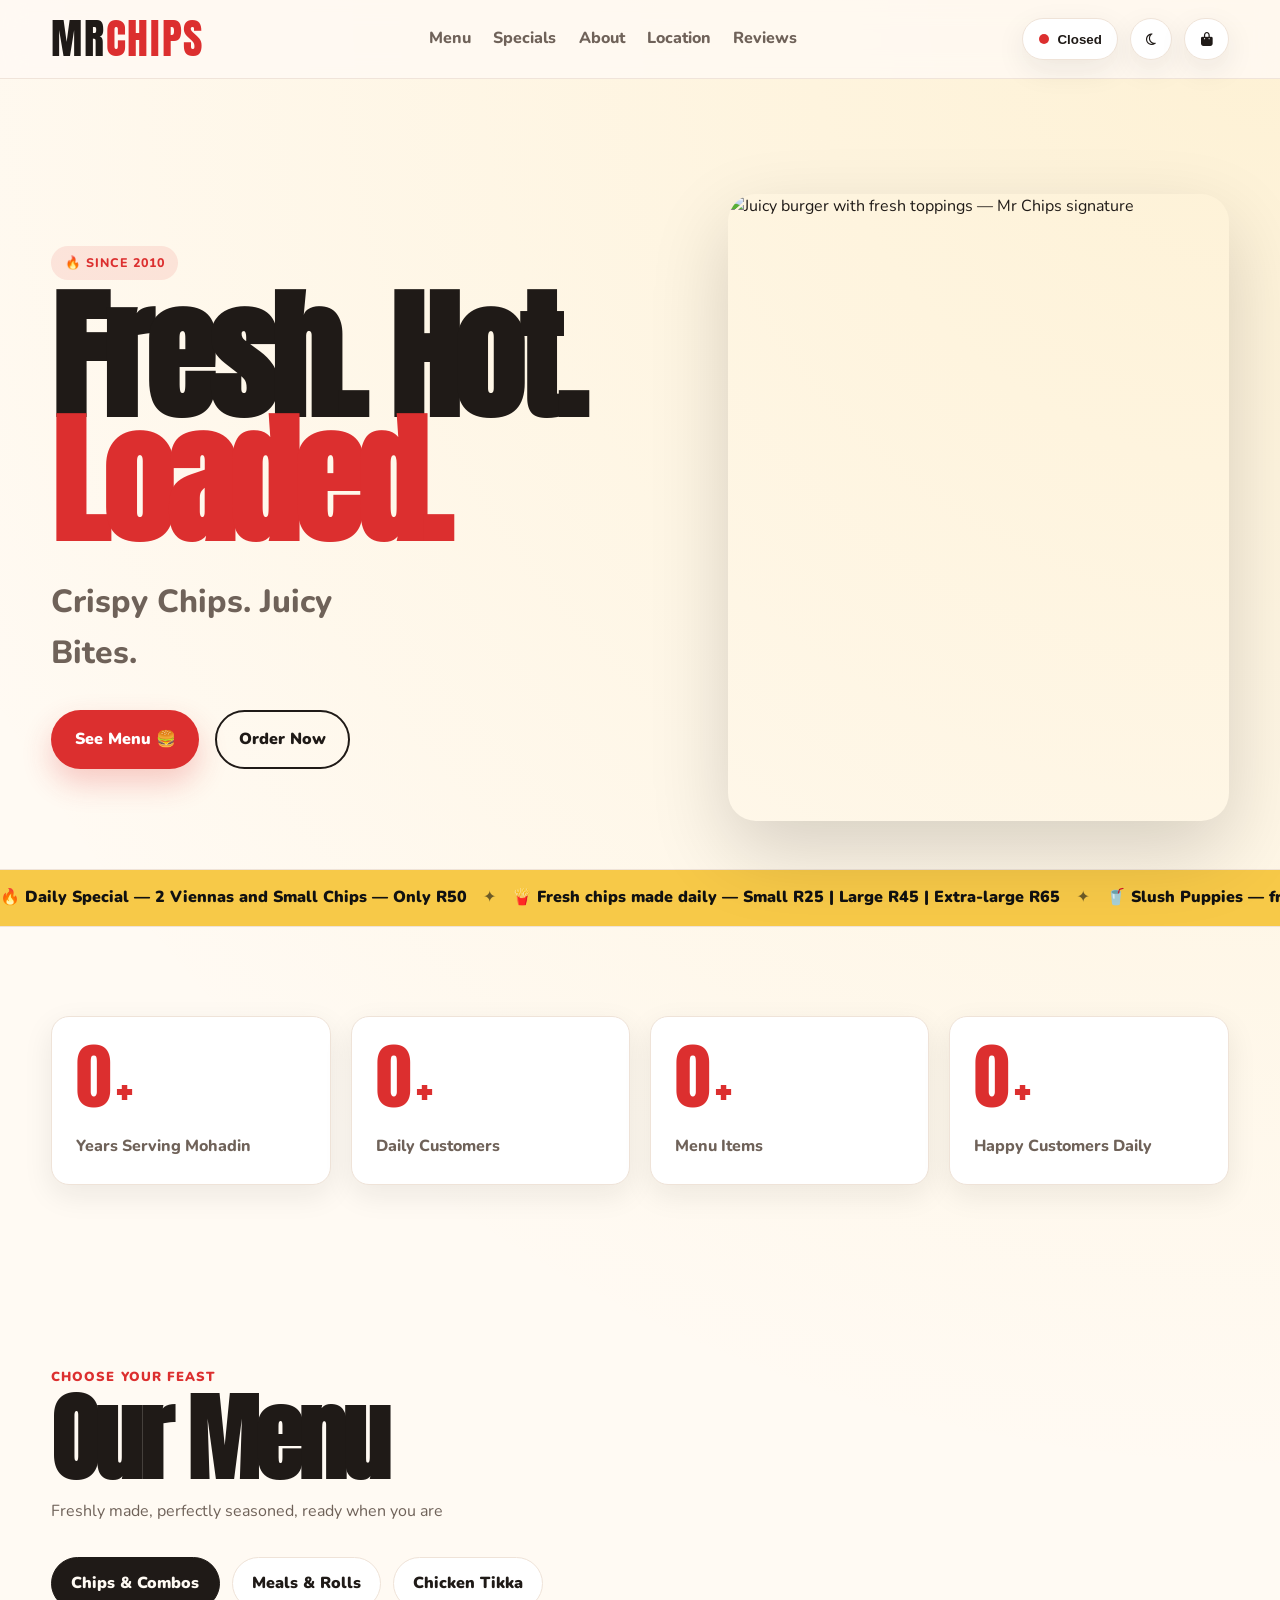
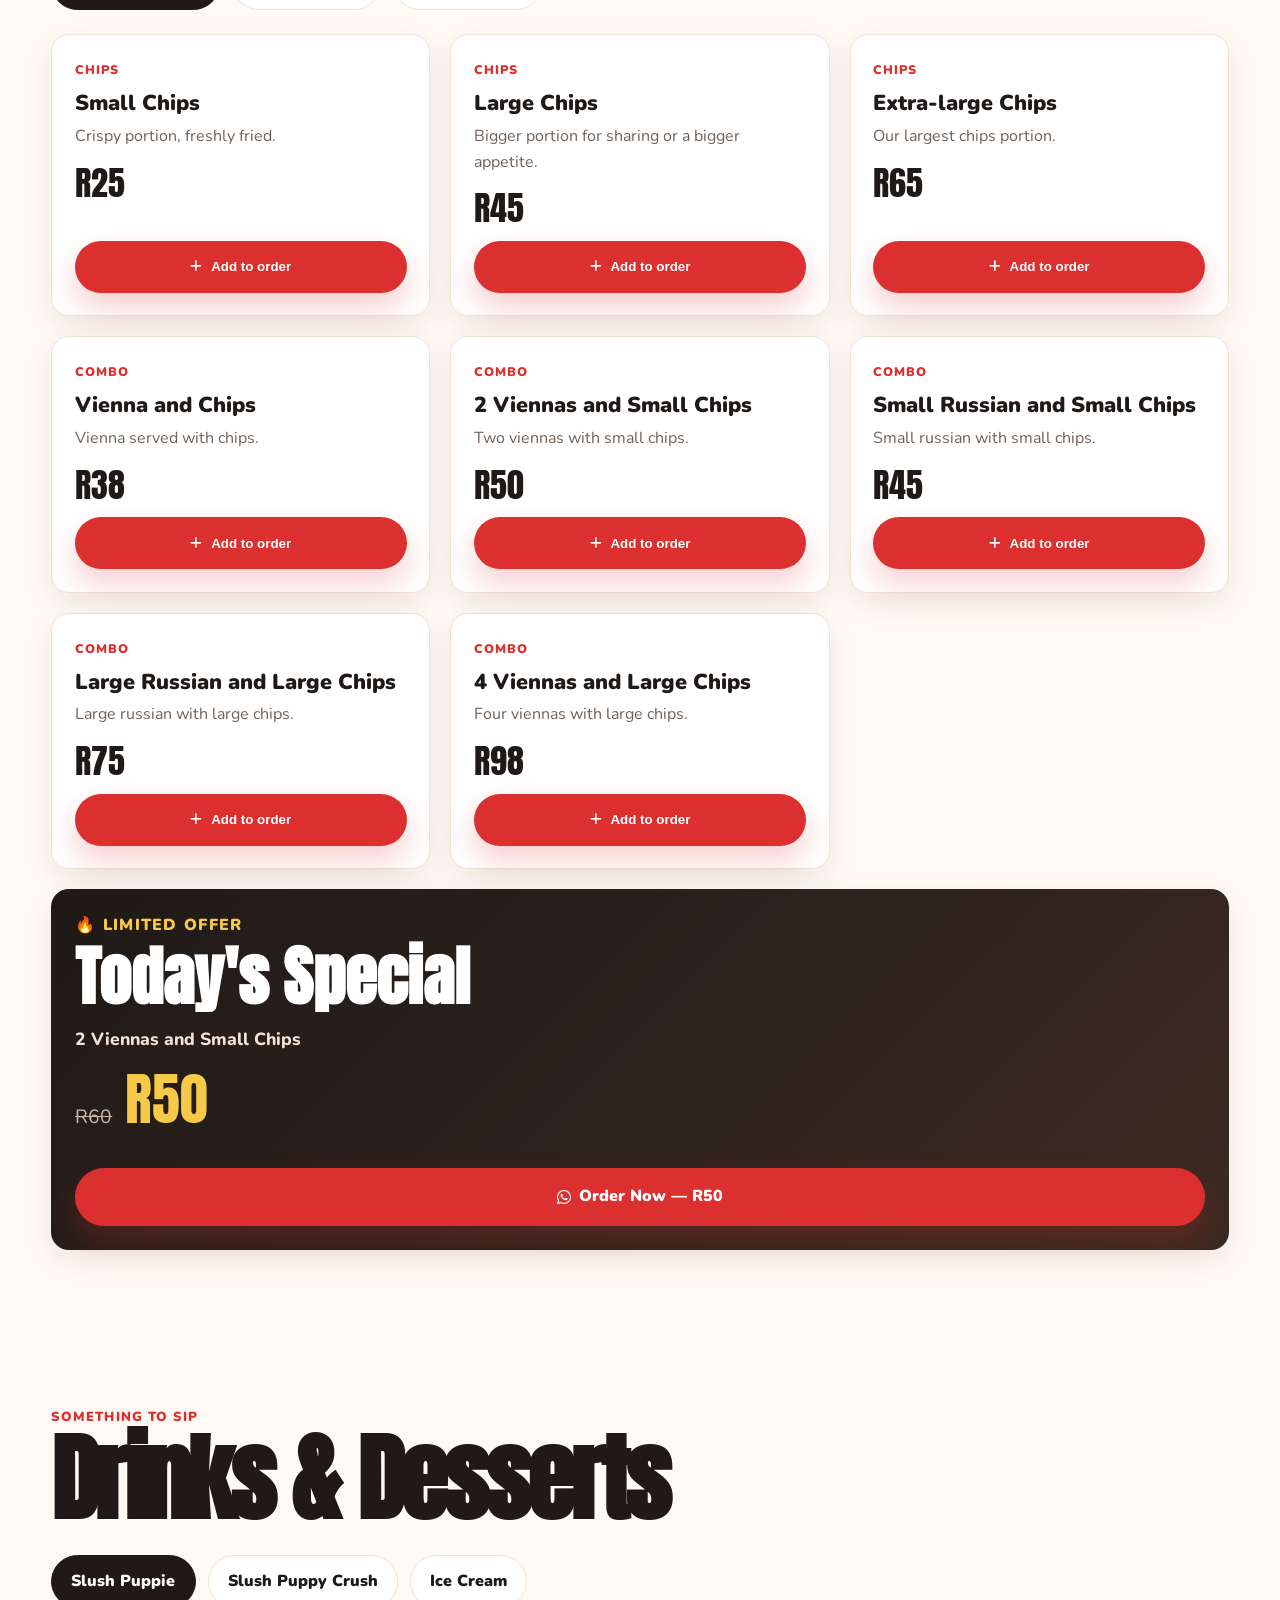
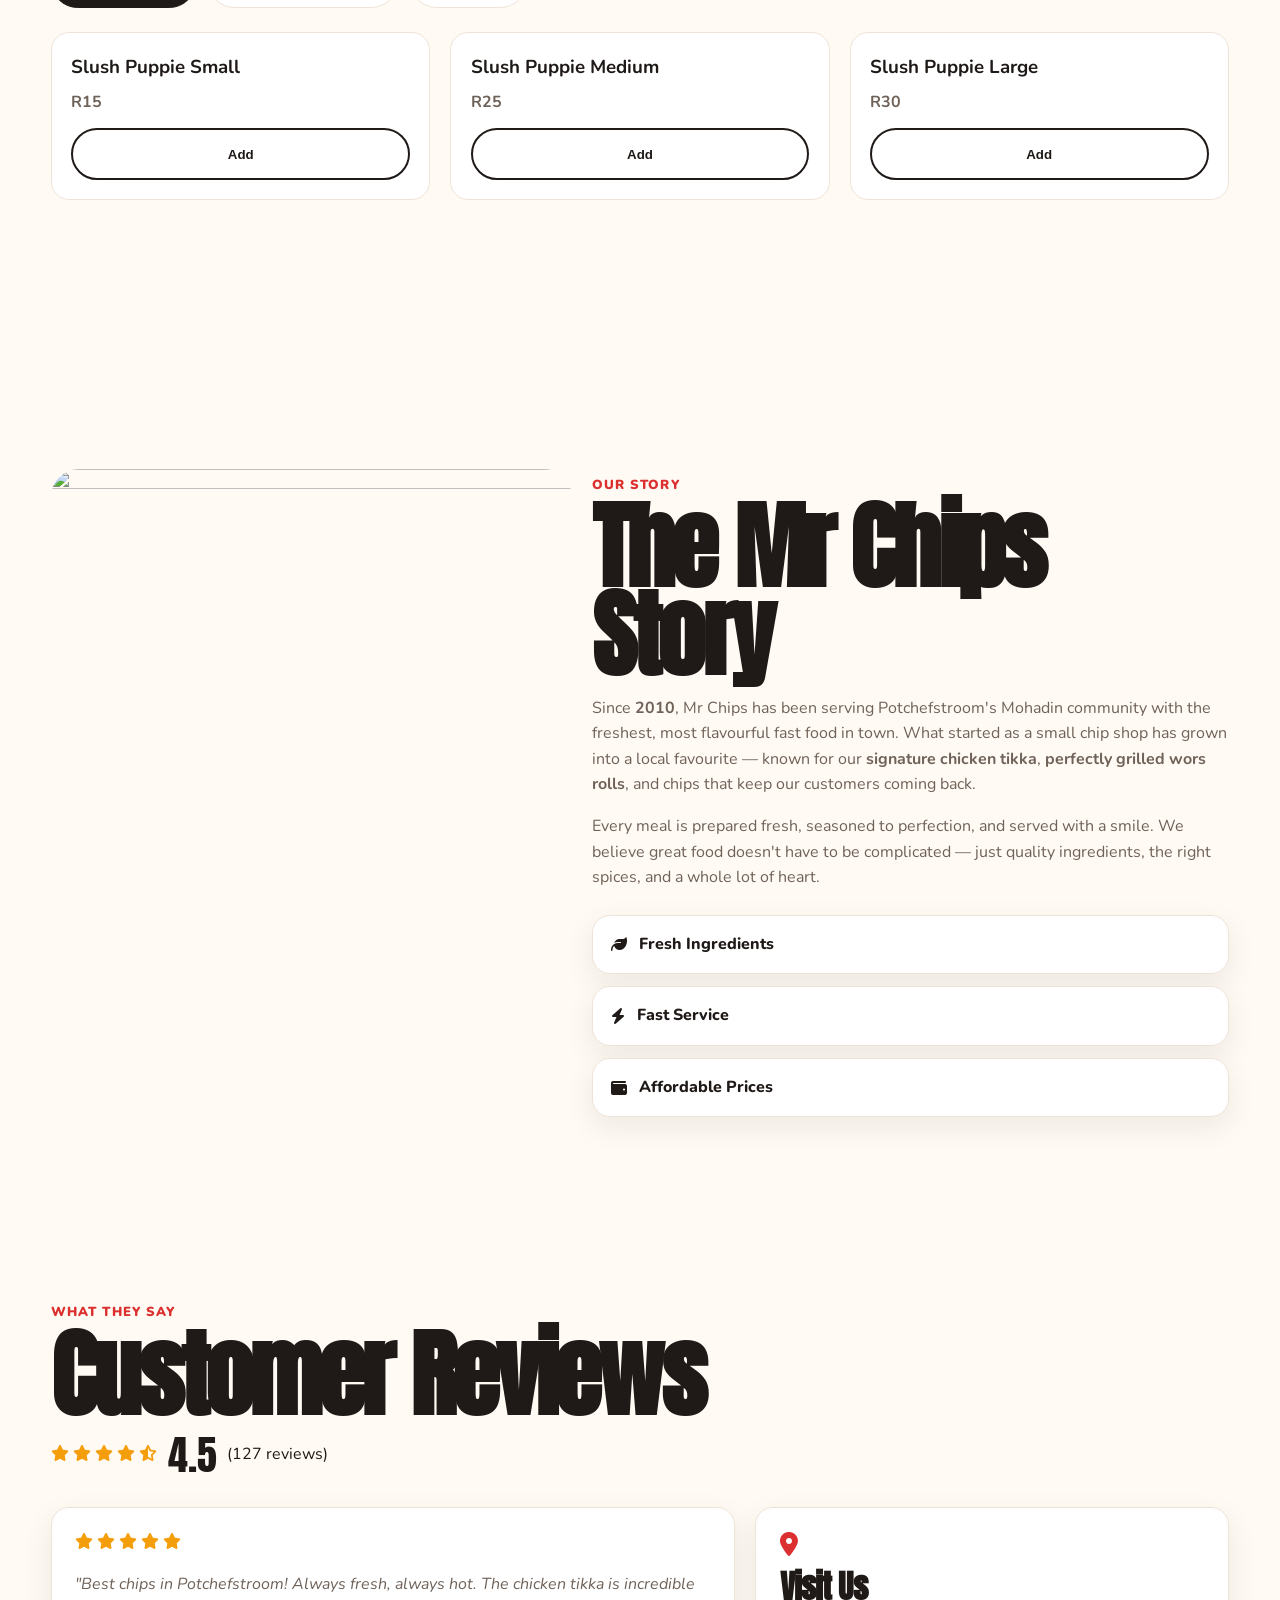
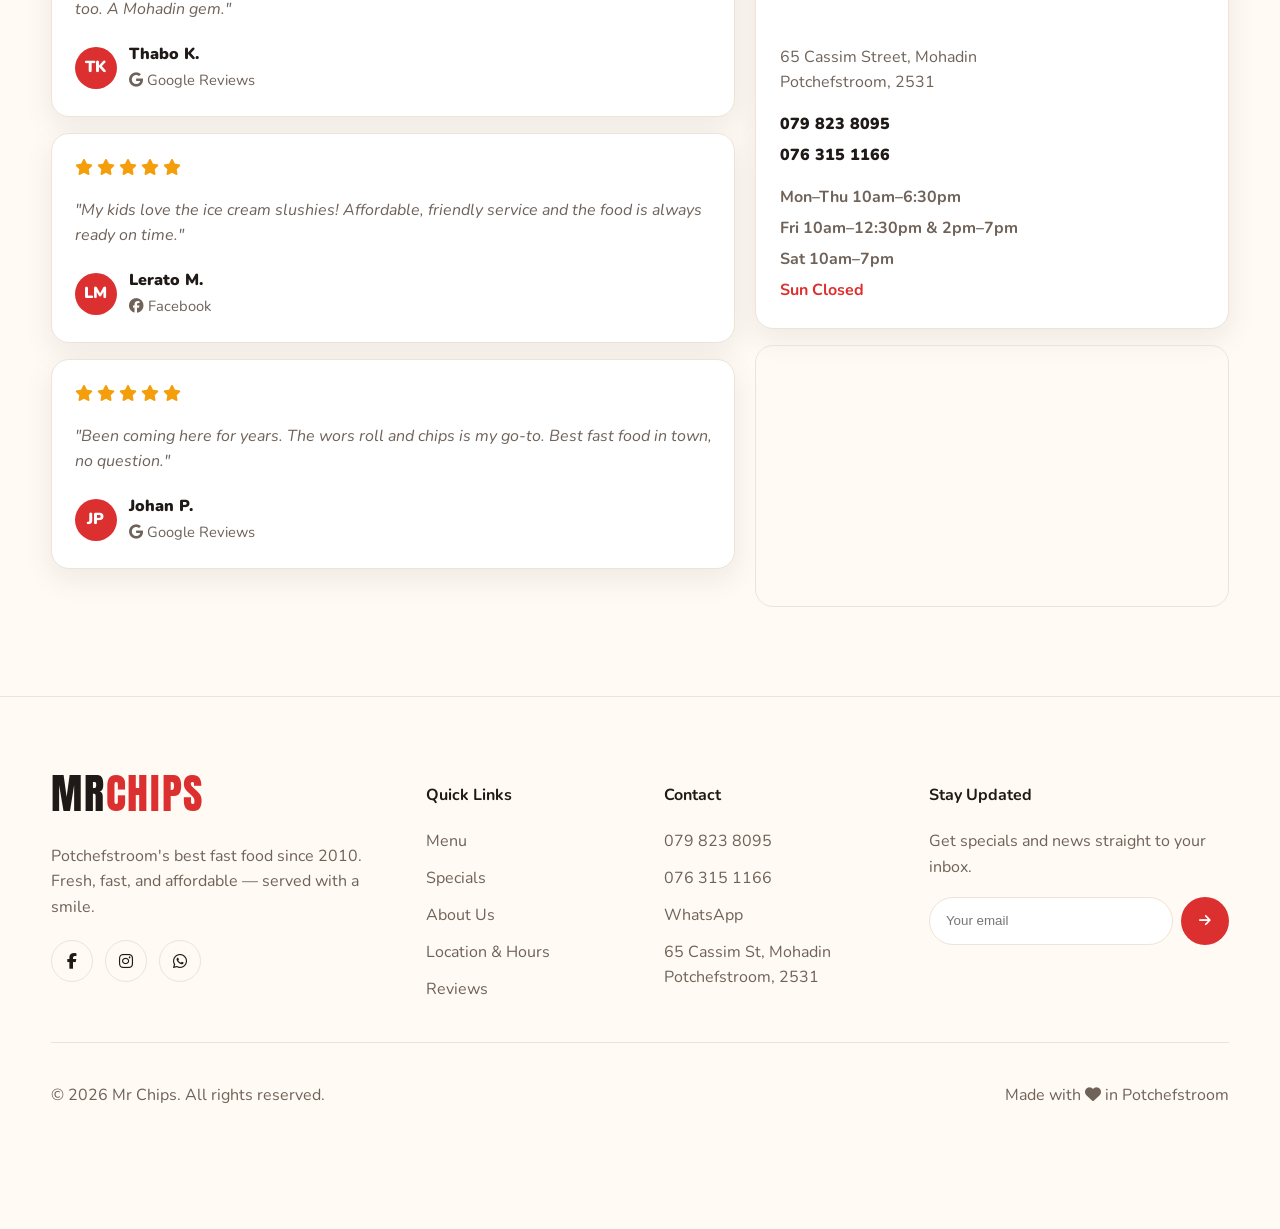
==== index.html @ 3f0c41a7 "Initial Mr Chips site" ====
<!DOCTYPE html>
<html lang="en" data-theme="light">
<head>
  <meta charset="UTF-8">
  <meta name="viewport" content="width=device-width, initial-scale=1.0">
  <title>Mr Chips | Potchefstroom's Best Fast Food Since 2010</title>
  <meta name="description" content="Mr Chips — serving Potchefstroom's freshest fast food since 2010. Burgers, chicken tikka, wors rolls, chips, and more. Order now!">
  <meta name="theme-color" content="#DC2F2F">

  <!-- Open Graph -->
  <meta property="og:title" content="Mr Chips — Fresh • Fast • Affordable">
  <meta property="og:description" content="Potchefstroom's best fast food since 2010. Burgers, chicken tikka, chips, and more at 65 Cassim Street, Mohadin.">
  <meta property="og:type" content="restaurant.menu">
  <meta property="og:url" content="https://mrchipspotch.co.za">
  <meta property="og:locale" content="en_ZA">

  <!-- Preconnect -->
  <link rel="preconnect" href="https://fonts.googleapis.com">
  <link rel="preconnect" href="https://fonts.gstatic.com" crossorigin>

  <!-- Fonts: Anton + Nunito -->
  <link href="https://fonts.googleapis.com/css2?family=Anton&family=Nunito:wght@400;600;700;800&display=swap" rel="stylesheet">

  <!-- Font Awesome 6 -->
  <link rel="stylesheet" href="https://cdnjs.cloudflare.com/ajax/libs/font-awesome/6.5.1/css/all.min.css" crossorigin="anonymous" referrerpolicy="no-referrer">

  <!-- Emoji favicon -->
  <link rel="icon" href="data:image/svg+xml,<svg xmlns='http://www.w3.org/2000/svg' viewBox='0 0 100 100'><text y='.9em' font-size='90'>🍟</text></svg>">

  <!-- Styles -->
  <link rel="stylesheet" href="style.css">

  <!-- JSON-LD Schema -->
  <script type="application/ld+json">
  {
    "@context": "https://schema.org",
    "@type": "FastFoodRestaurant",
    "name": "Mr Chips",
    "image": "https://mrchipspotch.co.za/og-image.jpg",
    "url": "https://mrchipspotch.co.za",
    "telephone": "+27-79-823-8095",
    "servesCuisine": ["Fast Food", "South African"],
    "priceRange": "R10 – R98",
    "founded": "2010",
    "address": {
      "@type": "PostalAddress",
      "streetAddress": "65 Cassim Street, Mohadin",
      "addressLocality": "Potchefstroom",
      "addressRegion": "North West",
      "postalCode": "2531",
      "addressCountry": "ZA"
    },
    "geo": {
      "@type": "GeoCoordinates",
      "latitude": -26.7167,
      "longitude": 27.1
    },
    "aggregateRating": {
      "@type": "AggregateRating",
      "ratingValue": "4.5",
      "bestRating": "5",
      "ratingCount": "127"
    },
    "openingHoursSpecification": [
      { "@type": "OpeningHoursSpecification", "dayOfWeek": ["Monday","Tuesday","Wednesday","Thursday"], "opens": "10:00", "closes": "18:30" },
      { "@type": "OpeningHoursSpecification", "dayOfWeek": "Friday", "opens": "10:00", "closes": "12:30" },
      { "@type": "OpeningHoursSpecification", "dayOfWeek": "Friday", "opens": "14:00", "closes": "19:00" },
      { "@type": "OpeningHoursSpecification", "dayOfWeek": "Saturday", "opens": "10:00", "closes": "19:00" },
      { "@type": "OpeningHoursSpecification", "dayOfWeek": "Sunday", "opens": "", "closes": "" }
    ]
  }
  </script>
</head>
<body>

  <!-- Skip link -->
  <a href="#main" class="skip-link">Skip to content</a>

  <!-- ===== NAV ===== -->
  <header class="nav" id="navbar" role="banner">
    <div class="nav__inner container">
      <a href="#" class="nav__logo" aria-label="Mr Chips home">
        <span class="nav__logo-text">MR<span class="nav__logo-accent">CHIPS</span></span>
      </a>

      <nav class="nav__menu" id="navMenu" role="navigation" aria-label="Main navigation">
        <ul class="nav__list">
          <li><a href="#menu" class="nav__link">Menu</a></li>
          <li><a href="#specials" class="nav__link">Specials</a></li>
          <li><a href="#about" class="nav__link">About</a></li>
          <li><a href="#location" class="nav__link">Location</a></li>
          <li><a href="#reviews" class="nav__link">Reviews</a></li>
        </ul>
      </nav>

      <div class="nav__actions">
        <button class="nav__status-btn" id="statusBtn" aria-live="polite" disabled>
          <span class="status-dot" id="statusDot"></span>
          <span id="statusText">Checking...</span>
        </button>

        <button class="theme-toggle" id="themeToggle" aria-label="Toggle dark mode">
          <i class="fa-regular fa-moon" id="themeIcon" aria-hidden="true"></i>
        </button>

        <button class="cart-btn" id="cartBtn" aria-label="Open cart">
          <i class="fa-solid fa-bag-shopping" aria-hidden="true"></i>
          <span class="cart-badge" id="cartBadge" hidden>0</span>
        </button>

        <button class="nav__toggle" id="navToggle" aria-label="Toggle menu" aria-expanded="false">
          <i class="fa-solid fa-bars" aria-hidden="true"></i>
        </button>
      </div>
    </div>
  </header>

  <!-- ===== MAIN ===== -->
  <main id="main">

    <!-- HERO -->
    <section class="hero" id="hero">
      <div class="container">
        <div class="hero__grid">
          <div class="hero__content reveal">
            <span class="hero__badge">🔥 Since 2010</span>
            <h1 class="hero__title">
              Fresh. Hot.<br>
              <span class="hero__title--accent">Loaded.</span>
            </h1>
            <p class="hero__subtitle">Crispy Chips. Juicy Bites.</p>
            <div class="hero__actions">
              <a href="#menu" class="btn btn--primary btn--hero">
                See Menu 🍔
              </a>
              <a href="https://wa.me/27798238095?text=Hi%20Mr%20Chips!%0A%0A%0AName%3A%20___%0APickup%20time%3A%20___" target="_blank" rel="noopener" class="btn btn--outline">
                Order Now
              </a>
            </div>
          </div>
          <div class="hero__images reveal">
            <img src="https://images.unsplash.com/photo-1568901346375-23c9450c58cd?w=800&q=80" alt="Juicy burger with fresh toppings — Mr Chips signature" class="hero__img--main" loading="lazy">
          </div>
        </div>
      </div>
    </section>

    <!-- SPECIALS BAR -->
    <section class="specials-bar" id="specials">
      <div class="specials-bar__inner">
        <div class="specials-bar__track">
          <span class="specials-bar__item">🔥 Daily Special — 2 Viennas and Small Chips — Only R50</span>
          <span class="specials-bar__sep">✦</span>
          <span class="specials-bar__item">🍟 Fresh chips made daily — Small R25 | Large R45 | Extra-large R65</span>
          <span class="specials-bar__sep">✦</span>
          <span class="specials-bar__item">🥤 Slush Puppies — from R15 (S R15, M R25, L R30)</span>
          <span class="specials-bar__sep">✦</span>
          <span class="specials-bar__item">🔥 Daily Special — 2 Viennas and Small Chips — Only R50</span>
          <span class="specials-bar__sep">✦</span>
          <span class="specials-bar__item">🍟 Fresh chips made daily — Small R25 | Large R45 | Extra-large R65</span>
          <span class="specials-bar__sep">✦</span>
          <span class="specials-bar__item">🥤 Slush Puppies — from R15 (S R15, M R25, L R30)</span>
          <span class="specials-bar__sep">✦</span>
        </div>
      </div>
    </section>

    <!-- STATS -->
    <section class="stats section" id="stats">
      <div class="container">
        <div class="stats__grid">
          <div class="stats__card reveal">
            <span class="stats__number" data-count="15">0</span>
            <span class="stats__suffix">+</span>
            <span class="stats__label">Years Serving Mohadin</span>
          </div>
          <div class="stats__card reveal">
            <span class="stats__number" data-count="50">0</span>
            <span class="stats__suffix">+</span>
            <span class="stats__label">Daily Customers</span>
          </div>
          <div class="stats__card reveal">
            <span class="stats__number" data-count="15">0</span>
            <span class="stats__suffix">+</span>
            <span class="stats__label">Menu Items</span>
          </div>
          <div class="stats__card reveal">
            <span class="stats__number" data-count="100">0</span>
            <span class="stats__suffix">+</span>
            <span class="stats__label">Happy Customers Daily</span>
          </div>
        </div>
      </div>
    </section>

    <!-- MENU -->
    <section class="menu section" id="menu">
      <div class="container">
        <div class="section__header reveal">
          <span class="section__label">Choose Your Feast</span>
          <h2 class="section__title">Our Menu</h2>
          <p class="section__desc">Freshly made, perfectly seasoned, ready when you are</p>
        </div>

        <!-- Category tabs -->
        <div class="menu__tabs reveal" role="tablist" aria-label="Menu categories">
          <button class="menu__tab active" role="tab" aria-selected="true" data-category="chips_combos" id="tab-chips-combos">
            Chips &amp; Combos
          </button>
          <button class="menu__tab" role="tab" aria-selected="false" data-category="meals_rolls" id="tab-meals-rolls">
            Meals &amp; Rolls
          </button>
          <button class="menu__tab" role="tab" aria-selected="false" data-category="chicken" id="tab-chicken">
            Chicken Tikka
          </button>
        </div>

        <!-- Menu grid -->
        <div class="menu__grid" id="menuGrid" role="tabpanel">
          <!-- Dynamically rendered by JS -->
        </div>

        <!-- Promo card (rendered in menu grid by JS) -->
        <div class="menu-card menu-card--promo reveal" id="promoCard" hidden>
          <div class="menu-card__promo-content">
            <span class="menu-card__promo-badge">🔥 Limited Offer</span>
            <h3 class="menu-card__promo-title">Today's Special</h3>
            <p class="menu-card__promo-desc">2 Viennas and Small Chips</p>
            <div class="menu-card__promo-price">
              <span class="menu-card__promo-old">R60</span>
              <span class="menu-card__promo-current">R50</span>
            </div>
          </div>
          <a href="https://wa.me/27798238095?text=I%27d%20like%20to%20order%20the%20Daily%20Special%3A%202%20Viennas%20and%20Small%20Chips%20-%20R50%0A%0A%0AName%3A%20___%0APickup%20time%3A%20___" target="_blank" rel="noopener" class="btn btn--primary btn--full">
            <i class="fa-brands fa-whatsapp" aria-hidden="true"></i>
            Order Now — R50
          </a>
        </div>

        <!-- Drinks sub-section -->
        <div class="drinks section" id="drinks">
          <div class="section__header reveal">
            <span class="section__label">Something to sip</span>
            <h2 class="section__title">Drinks &amp; Desserts</h2>
          </div>

          <div class="drinks__tabs reveal" role="tablist" aria-label="Drinks categories">
            <button class="drinks__tab active" role="tab" aria-selected="true" data-drink-cat="slush">Slush Puppie</button>
            <button class="drinks__tab" role="tab" aria-selected="false" data-drink-cat="slush_crush">Slush Puppy Crush</button>
            <button class="drinks__tab" role="tab" aria-selected="false" data-drink-cat="icecream">Ice Cream</button>
          </div>

          <div class="drinks__content" id="drinksContent">
            <!-- Dynamically rendered -->
          </div>
        </div>
      </div>
    </section>



    <!-- ABOUT -->
    <section class="about section" id="about">
      <div class="container">
        <div class="about__grid">
          <div class="about__visual reveal">
            <div class="about__illustration" aria-hidden="true">
              <img src="https://images.unsplash.com/photo-1551782450-a2132b4ba21d?w=500&q=80" alt="" class="about__image" loading="lazy">
            </div>
          </div>
          <div class="about__content reveal">
            <span class="section__label">Our Story</span>
            <h2 class="section__title">The Mr Chips Story</h2>
            <p class="about__text">
              Since <strong>2010</strong>, Mr Chips has been serving Potchefstroom's Mohadin community 
              with the freshest, most flavourful fast food in town. What started as a small chip shop 
              has grown into a local favourite — known for our <strong>signature chicken tikka</strong>, 
              <strong>perfectly grilled wors rolls</strong>, and chips that keep our customers coming back.
            </p>
            <p class="about__text">
              Every meal is prepared fresh, seasoned to perfection, and served with a smile. 
              We believe great food doesn't have to be complicated — just quality ingredients, 
              the right spices, and a whole lot of heart.
            </p>
            <div class="about__values">
              <div class="about__value">
                <i class="fa-solid fa-leaf" aria-hidden="true"></i>
                <span>Fresh Ingredients</span>
              </div>
              <div class="about__value">
                <i class="fa-solid fa-bolt" aria-hidden="true"></i>
                <span>Fast Service</span>
              </div>
              <div class="about__value">
                <i class="fa-solid fa-wallet" aria-hidden="true"></i>
                <span>Affordable Prices</span>
              </div>
            </div>
          </div>
        </div>
      </div>
    </section>

    <!-- REVIEWS + LOCATION -->
    <span id="location" style="display:none"></span>
    <section class="reviews section" id="reviews">
      <div class="container">
        <div class="section__header reveal">
          <span class="section__label">What They Say</span>
          <h2 class="section__title">Customer Reviews</h2>
          <div class="reviews__rating">
            <div class="reviews__stars" aria-label="4.5 out of 5 stars">
              <i class="fa-solid fa-star" aria-hidden="true"></i>
              <i class="fa-solid fa-star" aria-hidden="true"></i>
              <i class="fa-solid fa-star" aria-hidden="true"></i>
              <i class="fa-solid fa-star" aria-hidden="true"></i>
              <i class="fa-solid fa-star-half-stroke" aria-hidden="true"></i>
            </div>
            <span class="reviews__score">4.5</span>
            <span class="reviews__count">(127 reviews)</span>
          </div>
        </div>

        <div class="reviews__split">
          <div class="reviews__list reveal">
            <article class="review-card">
              <div class="review-card__stars">
                <i class="fa-solid fa-star" aria-hidden="true"></i>
                <i class="fa-solid fa-star" aria-hidden="true"></i>
                <i class="fa-solid fa-star" aria-hidden="true"></i>
                <i class="fa-solid fa-star" aria-hidden="true"></i>
                <i class="fa-solid fa-star" aria-hidden="true"></i>
              </div>
              <p class="review-card__text">
                "Best chips in Potchefstroom! Always fresh, always hot. 
                The chicken tikka is incredible too. A Mohadin gem."
              </p>
              <div class="review-card__author">
                <div class="review-card__avatar">TK</div>
                <div>
                  <span class="review-card__name">Thabo K.</span>
                  <span class="review-card__source">
                    <i class="fa-brands fa-google" aria-hidden="true"></i> Google Reviews
                  </span>
                </div>
              </div>
            </article>

            <article class="review-card">
              <div class="review-card__stars">
                <i class="fa-solid fa-star" aria-hidden="true"></i>
                <i class="fa-solid fa-star" aria-hidden="true"></i>
                <i class="fa-solid fa-star" aria-hidden="true"></i>
                <i class="fa-solid fa-star" aria-hidden="true"></i>
                <i class="fa-solid fa-star" aria-hidden="true"></i>
              </div>
              <p class="review-card__text">
                "My kids love the ice cream slushies! Affordable, friendly service 
                and the food is always ready on time."
              </p>
              <div class="review-card__author">
                <div class="review-card__avatar">LM</div>
                <div>
                  <span class="review-card__name">Lerato M.</span>
                  <span class="review-card__source">
                    <i class="fa-brands fa-facebook" aria-hidden="true"></i> Facebook
                  </span>
                </div>
              </div>
            </article>

            <article class="review-card">
              <div class="review-card__stars">
                <i class="fa-solid fa-star" aria-hidden="true"></i>
                <i class="fa-solid fa-star" aria-hidden="true"></i>
                <i class="fa-solid fa-star" aria-hidden="true"></i>
                <i class="fa-solid fa-star" aria-hidden="true"></i>
                <i class="fa-solid fa-star" aria-hidden="true"></i>
              </div>
              <p class="review-card__text">
                "Been coming here for years. The wors roll and chips is my go-to. 
                Best fast food in town, no question."
              </p>
              <div class="review-card__author">
                <div class="review-card__avatar">JP</div>
                <div>
                  <span class="review-card__name">Johan P.</span>
                  <span class="review-card__source">
                    <i class="fa-brands fa-google" aria-hidden="true"></i> Google Reviews
                  </span>
                </div>
              </div>
            </article>
          </div>

          <div class="reviews__map-col reveal">
            <div class="reviews__map-card">
              <i class="fa-solid fa-location-dot reviews__map-icon" aria-hidden="true"></i>
              <h3>Visit Us</h3>
              <p>65 Cassim Street, Mohadin<br>Potchefstroom, 2531</p>
              <div class="reviews__contact">
                <a href="tel:+27798238095" class="reviews__phone">079 823 8095</a>
                <a href="tel:+27763151166" class="reviews__phone">076 315 1166</a>
              </div>
              <div class="reviews__hours">
                <span>Mon–Thu 10am–6:30pm</span>
                <span>Fri 10am–12:30pm &amp; 2pm–7pm</span>
                <span>Sat 10am–7pm</span>
                <span class="reviews__closed">Sun Closed</span>
              </div>
            </div>
            <div class="reviews__map-container" id="mapContainer">
              <div class="reviews__map-placeholder">
                <i class="fa-solid fa-map-location-dot" aria-hidden="true"></i>
                <p>Loading map...</p>
              </div>
            </div>
          </div>
        </div>
      </div>
    </section>

  </main>

  <!-- ===== FOOTER ===== -->
  <footer class="footer" role="contentinfo">
    <div class="container">
      <div class="footer__grid">
        <div class="footer__brand">
          <a href="#" class="nav__logo">
            <span class="nav__logo-text">MR<span class="nav__logo-accent">CHIPS</span></span>
          </a>
          <p class="footer__desc">Potchefstroom's best fast food since 2010. Fresh, fast, and affordable — served with a smile.</p>
          <div class="footer__social">
            <a href="#" aria-label="Facebook" class="footer__social-link"><i class="fa-brands fa-facebook-f" aria-hidden="true"></i></a>
            <a href="#" aria-label="Instagram" class="footer__social-link"><i class="fa-brands fa-instagram" aria-hidden="true"></i></a>
            <a href="https://wa.me/27798238095" target="_blank" rel="noopener" aria-label="WhatsApp" class="footer__social-link"><i class="fa-brands fa-whatsapp" aria-hidden="true"></i></a>
          </div>
        </div>

        <div class="footer__links">
          <h4>Quick Links</h4>
          <ul>
            <li><a href="#menu">Menu</a></li>
            <li><a href="#specials">Specials</a></li>
            <li><a href="#about">About Us</a></li>
            <li><a href="#location">Location &amp; Hours</a></li>
            <li><a href="#reviews">Reviews</a></li>
          </ul>
        </div>

        <div class="footer__links">
          <h4>Contact</h4>
          <ul>
            <li><a href="tel:+27798238095">079 823 8095</a></li>
            <li><a href="tel:+27763151166">076 315 1166</a></li>
            <li><a href="https://wa.me/27798238095" target="_blank" rel="noopener">WhatsApp</a></li>
            <li><address>65 Cassim St, Mohadin<br>Potchefstroom, 2531</address></li>
          </ul>
        </div>

        <div class="footer__newsletter">
          <h4>Stay Updated</h4>
          <p>Get specials and news straight to your inbox.</p>
          <form class="footer__form" id="newsletterForm">
            <label for="newsletterEmail" class="sr-only">Email address</label>
            <input type="email" id="newsletterEmail" placeholder="Your email" required class="footer__input">
            <button type="submit" class="footer__submit">
              <i class="fa-solid fa-arrow-right" aria-hidden="true"></i>
              <span class="sr-only">Subscribe</span>
            </button>
          </form>
        </div>
      </div>

      <div class="footer__bottom">
        <p>&copy; 2026 Mr Chips. All rights reserved.</p>
        <p>Made with <i class="fa-solid fa-heart" aria-hidden="true"></i> in Potchefstroom</p>
      </div>
    </div>
  </footer>

  <!-- ===== CART PANEL ===== -->
  <div class="cart-overlay" id="cartOverlay" role="dialog" aria-modal="true" aria-label="Shopping cart" hidden>
    <div class="cart-panel" id="cartPanel">
      <div class="cart-panel__header">
        <h2 class="cart-panel__title">
          <i class="fa-solid fa-bag-shopping" aria-hidden="true"></i>
          Your Order
        </h2>
        <button class="cart-panel__close" id="cartClose" aria-label="Close cart">
          <i class="fa-solid fa-xmark" aria-hidden="true"></i>
        </button>
      </div>

      <div class="cart-panel__body" id="cartBody">
        <div class="cart-empty" id="cartEmpty">
          <i class="fa-solid fa-cart-plus" aria-hidden="true"></i>
          <p>Your cart is empty</p>
          <span>Add items from our menu to get started</span>
        </div>
        <div class="cart-items" id="cartItems" hidden></div>
      </div>

      <div class="cart-panel__footer" id="cartFooter" hidden>
        <div class="cart-panel__total">
          <span>Total</span>
          <span class="cart-panel__total-amount" id="cartTotal">R0</span>
        </div>
        <button class="btn btn--primary btn--full btn--large" id="orderWhatsAppBtn">
          <i class="fa-brands fa-whatsapp" aria-hidden="true"></i>
          Order via WhatsApp
        </button>
      </div>
    </div>
  </div>

  <!-- ===== BACK TO TOP ===== -->
  <button class="back-to-top" id="backToTop" aria-label="Back to top">
    <i class="fa-solid fa-chevron-up" aria-hidden="true"></i>
  </button>

  <!-- ===== MOBILE BOTTOM BAR ===== -->
  <div class="mobile-bar" id="mobileBar">
    <a href="#menu" class="mobile-bar__btn">
      <i class="fa-solid fa-utensils" aria-hidden="true"></i>
      <span>Menu</span>
    </a>
    <button class="mobile-bar__cta" id="mobileOrderBtn">
      <i class="fa-brands fa-whatsapp" aria-hidden="true"></i>
      <span>Order Now</span>
    </button>
    <button class="mobile-bar__btn" id="mobileCartBtn">
      <i class="fa-solid fa-bag-shopping" aria-hidden="true"></i>
      <span>Cart</span>
      <span class="cart-badge mobile-cart-badge" id="mobileCartBadge" hidden>0</span>
    </button>
  </div>

  <!-- Script -->
  <script src="app.js" defer></script>
</body>
</html>
---- style.css ----
/* Mr Chips — 2026 modern styles */
:root {
  --red: #DC2F2F;
  --red-dark: #b92525;
  --yellow: #F7C948;
  --bg: #fffaf3;
  --surface: #ffffff;
  --text: #1f1a17;
  --muted: #6f6259;
  --border: #efe3d8;
  --shadow: 0 10px 30px rgba(31, 26, 23, 0.08);
  --radius: 18px;
  --radius-sm: 12px;
  --container: min(1180px, 92vw);
}
html[data-theme="dark"] {
  --bg: #171210;
  --surface: #221c19;
  --text: #f6ede6;
  --muted: #c9b9ad;
  --border: #3a302b;
  --shadow: 0 10px 30px rgba(0, 0, 0, 0.35);
}
* { box-sizing: border-box; }
html { scroll-behavior: smooth; }
body {
  margin: 0;
  font-family: "Nunito", system-ui, sans-serif;
  color: var(--text);
  background: radial-gradient(circle at top right, rgba(247, 201, 72, 0.18), transparent 24%), var(--bg);
  line-height: 1.6;
}
img { max-width: 100%; display: block; }
a { color: inherit; }
.container { width: var(--container); margin: 0 auto; }
.section { padding: clamp(4rem, 7vw, 6.5rem) 0; }
.skip-link {
  position: absolute; left: 12px; top: -48px; background: #000; color: #fff;
  padding: 8px 12px; border-radius: 8px; z-index: 2000; text-decoration: none;
}
.skip-link:focus { top: 12px; }
.nav {
  position: sticky; top: 0; z-index: 1000;
  backdrop-filter: blur(12px);
  background: color-mix(in srgb, var(--bg) 84%, transparent);
  border-bottom: 1px solid color-mix(in srgb, var(--border) 90%, transparent);
}
.nav__inner { min-height: 78px; display: flex; align-items: center; justify-content: space-between; gap: 1rem; }
.nav__logo, .footer .nav__logo { text-decoration: none; }
.nav__logo-text {
  font-family: "Anton", sans-serif; font-size: clamp(1.8rem, 4vw, 2.6rem);
  letter-spacing: 0.04em; color: var(--text);
}
.nav__logo-accent { color: var(--red); }
.nav__list { list-style: none; display: flex; align-items: center; gap: 1.4rem; padding: 0; margin: 0; }
.nav__link { text-decoration: none; font-weight: 800; color: var(--muted); }
.nav__link:hover, .nav__link:focus-visible { color: var(--text); }
.nav__actions { display: flex; align-items: center; gap: 0.75rem; }
.nav__status-btn, .theme-toggle, .cart-btn, .nav__toggle {
  border: 1px solid var(--border); background: var(--surface); color: var(--text);
  border-radius: 999px; min-height: 42px; padding: 0.65rem 0.95rem; cursor: pointer;
  box-shadow: var(--shadow);
}
.nav__status-btn { display: inline-flex; align-items: center; gap: 0.55rem; font-weight: 800; }
.status-dot { width: 10px; height: 10px; border-radius: 50%; background: #9ca3af; }
.status-dot.is-open { background: #16a34a; }
.status-dot.is-closed { background: var(--red); }
.nav__toggle { display: none; }
.hero { padding: clamp(4.5rem, 9vw, 8rem) 0 3rem; }
.hero__grid { display: grid; grid-template-columns: 1.1fr 0.9fr; gap: clamp(2rem, 5vw, 5rem); align-items: center; }
.hero__badge {
  display: inline-flex; align-items: center; gap: 0.4rem; padding: 0.45rem 0.85rem;
  border-radius: 999px; background: rgba(220, 47, 47, 0.1); color: var(--red);
  font-weight: 800; text-transform: uppercase; letter-spacing: 0.08em; font-size: 0.78rem;
}
.hero__title {
  font-family: "Anton", sans-serif; font-size: clamp(4rem, 12vw, 8.8rem);
  line-height: 0.88; letter-spacing: -0.04em; margin: 1rem 0 1rem;
}
.hero__title--accent { color: var(--red); }
.hero__subtitle { font-size: clamp(1.2rem, 2.5vw, 2rem); color: var(--muted); max-width: 18ch; font-weight: 800; }
.hero__actions { display: flex; flex-wrap: wrap; gap: 1rem; margin-top: 2rem; }
.btn {
  display: inline-flex; align-items: center; justify-content: center; gap: 0.55rem;
  min-height: 52px; padding: 0.9rem 1.35rem; border-radius: 999px; border: 2px solid transparent;
  text-decoration: none; font-weight: 900; cursor: pointer; transition: transform 160ms ease, box-shadow 160ms ease;
}
.btn:hover { transform: translateY(-2px); }
.btn--primary { background: var(--red); color: #fff; box-shadow: 0 14px 30px rgba(220, 47, 47, 0.24); }
.btn--primary:hover { background: var(--red-dark); color: #fff; }
.btn--outline, .btn--ghost { border-color: var(--text); color: var(--text); background: transparent; }
.btn--full { width: 100%; }
.btn--large { min-height: 56px; }
.hero__images { position: relative; min-height: 420px; }
.hero__img--main {
  width: min(100%, 620px); margin-left: auto; border-radius: 28px; aspect-ratio: 4 / 5; object-fit: cover;
  box-shadow: 0 30px 80px rgba(0,0,0,0.16);
}
.specials-bar { overflow: hidden; border-block: 1px solid var(--border); background: var(--yellow); color: #111; }
.specials-bar__inner { width: max-content; padding: 0.95rem 0; }
.specials-bar__track { display: flex; align-items: center; gap: 1rem; animation: marquee 24s linear infinite; white-space: nowrap; font-weight: 900; }
.specials-bar__sep { opacity: 0.6; }
@keyframes marquee { from { transform: translateX(0); } to { transform: translateX(-50%); } }
.stats__grid, .menu__grid, .drinks__content, .about__grid, .reviews__split, .footer__grid {
  display: grid; gap: 1.25rem;
}
.stats__grid { grid-template-columns: repeat(4, 1fr); }
.stats__card, .menu-card, .review-card, .reviews__map-card, .cart-panel, .about__value {
  background: var(--surface); border: 1px solid var(--border); border-radius: var(--radius); box-shadow: var(--shadow);
}
.stats__card { padding: 1.5rem; }
.stats__number { font-family: "Anton", sans-serif; font-size: clamp(2.5rem, 6vw, 4.5rem); line-height: 1; color: var(--red); }
.stats__suffix { font-family: "Anton", sans-serif; font-size: clamp(2rem, 4vw, 3rem); color: var(--red); }
.stats__label { display: block; margin-top: 0.5rem; font-weight: 800; color: var(--muted); }
.section__header { margin-bottom: 2rem; }
.section__label { color: var(--red); font-weight: 900; letter-spacing: 0.08em; text-transform: uppercase; font-size: 0.82rem; }
.section__title {
  font-family: "Anton", sans-serif; font-size: clamp(3rem, 8vw, 6rem);
  line-height: 0.92; letter-spacing: -0.04em; margin: 0.35rem 0 0.8rem;
}
.section__desc, .about__text, .review-card__text, .footer__desc, p { color: var(--muted); }
.menu__tabs, .drinks__tabs { display: flex; flex-wrap: wrap; gap: 0.75rem; margin-bottom: 1.5rem; }
.menu__tab, .drinks__tab {
  border: 1px solid var(--border); background: var(--surface); color: var(--text);
  border-radius: 999px; padding: 0.8rem 1.2rem; font: inherit; font-weight: 900; cursor: pointer;
}
.menu__tab.active, .drinks__tab.active { background: var(--text); color: var(--bg); border-color: var(--text); }
.menu__grid { grid-template-columns: repeat(3, 1fr); }
.menu-card { padding: 1.4rem; display: flex; flex-direction: column; gap: 1rem; }
.menu-card__category { color: var(--red); font-weight: 900; text-transform: uppercase; letter-spacing: 0.08em; font-size: 0.78rem; }
.menu-card__name { font-size: 1.35rem; font-weight: 900; margin: 0.2rem 0; }
.menu-card__desc { margin: 0; color: var(--muted); }
.menu-card__price { font-family: "Anton", sans-serif; font-size: 2.1rem; line-height: 1; color: var(--text); }
.menu-card__btn { margin-top: auto; }
.menu-card--promo {
  margin-top: 1.25rem; background: linear-gradient(135deg, #1f1a17, #3b2a22); color: #fff;
  border: 0; padding: 1.5rem;
}
.menu-card--promo .menu-card__promo-badge { color: var(--yellow); font-weight: 900; text-transform: uppercase; letter-spacing: 0.08em; }
.menu-card--promo .menu-card__promo-title { font-family: "Anton", sans-serif; font-size: clamp(2.5rem, 5vw, 4.5rem); line-height: 0.95; margin: 0.5rem 0; }
.menu-card--promo .menu-card__promo-desc { color: #f4e4d6; font-size: 1.1rem; font-weight: 800; }
.menu-card__promo-price { display: flex; align-items: baseline; gap: 0.8rem; margin: 1rem 0 1.2rem; }
.menu-card__promo-old { text-decoration: line-through; color: #c9b8ac; font-size: 1.2rem; }
.menu-card__promo-current { font-family: "Anton", sans-serif; font-size: 3.5rem; color: var(--yellow); line-height: 1; }
.drinks { margin-top: 4rem; }
.drinks__content { grid-template-columns: repeat(3, 1fr); }
.drink-card { padding: 1.2rem; border-radius: var(--radius); background: var(--surface); border: 1px solid var(--border); }
.drink-card h3 { margin: 0 0 0.5rem; }
.drink-card p { margin: 0; }
.about__grid { grid-template-columns: 0.9fr 1.1fr; align-items: center; }
.about__image { border-radius: 28px; width: 100%; aspect-ratio: 4 / 5; object-fit: cover; }
.about__values { display: grid; gap: 0.75rem; margin-top: 1.5rem; }
.about__value { padding: 1rem 1.1rem; display: flex; align-items: center; gap: 0.75rem; font-weight: 800; }
.reviews__split { grid-template-columns: 1.3fr 0.9fr; align-items: start; }
.reviews__rating { display: flex; align-items: center; flex-wrap: wrap; gap: 0.65rem; margin-top: 1rem; }
.reviews__stars, .review-card__stars { color: #f59e0b; }
.reviews__score { font-family: "Anton", sans-serif; font-size: 2.5rem; line-height: 1; }
.reviews__list { display: grid; gap: 1rem; }
.review-card { padding: 1.4rem; }
.review-card__text { font-style: italic; margin: 1rem 0 1.2rem; }
.review-card__author { display: flex; align-items: center; gap: 0.75rem; }
.review-card__avatar { width: 42px; height: 42px; border-radius: 50%; background: var(--red); color: #fff; display: grid; place-items: center; font-weight: 900; }
.review-card__name { display: block; font-weight: 900; color: var(--text); }
.review-card__source { color: var(--muted); font-size: 0.92rem; }
.reviews__map-card { padding: 1.5rem; }
.reviews__map-card h3 { margin-top: 0; font-family: "Anton", sans-serif; font-size: 2rem; letter-spacing: -0.03em; }
.reviews__map-icon { color: var(--red); font-size: 1.5rem; }
.reviews__contact { display: grid; gap: 0.35rem; margin: 1rem 0; }
.reviews__phone { text-decoration: none; font-weight: 900; color: var(--text); }
.reviews__hours { display: grid; gap: 0.35rem; color: var(--muted); font-weight: 700; }
.reviews__closed { color: var(--red); }
.reviews__map-container { margin-top: 1rem; min-height: 260px; border-radius: var(--radius); overflow: hidden; border: 1px solid var(--border); }
.reviews__map-container iframe { width: 100%; min-height: 260px; border: 0; display: block; }
.reviews__map-placeholder { min-height: 260px; display: grid; place-items: center; text-align: center; color: var(--muted); background: var(--surface); }
.footer { padding: 4rem 0 6.5rem; border-top: 1px solid var(--border); }
.footer__grid { grid-template-columns: 1.3fr 0.8fr 0.9fr 1.1fr; }
.footer__links ul { list-style: none; padding: 0; margin: 0; display: grid; gap: 0.7rem; }
.footer__links a, .footer__links address { color: var(--muted); text-decoration: none; font-style: normal; }
.footer__social { display: flex; gap: 0.75rem; margin-top: 1.2rem; }
.footer__social-link { width: 42px; height: 42px; border-radius: 50%; border: 1px solid var(--border); display: grid; place-items: center; text-decoration: none; }
.footer__form { display: flex; gap: 0.5rem; margin-top: 1rem; }
.footer__input { flex: 1; min-width: 0; border: 1px solid var(--border); border-radius: 999px; padding: 0.85rem 1rem; background: var(--surface); color: var(--text); }
.footer__submit { width: 48px; height: 48px; border: 0; border-radius: 50%; background: var(--red); color: #fff; cursor: pointer; }
.footer__bottom { margin-top: 2.5rem; padding-top: 1.5rem; border-top: 1px solid var(--border); display: flex; justify-content: space-between; gap: 1rem; flex-wrap: wrap; color: var(--muted); }
.cart-overlay { position: fixed; inset: 0; background: rgba(0,0,0,0.45); display: grid; justify-items: end; z-index: 1100; }
.cart-overlay[hidden] { display: none; }
.cart-panel { width: min(100%, 440px); height: 100%; border-radius: 0; display: grid; grid-template-rows: auto 1fr auto; }
.cart-panel__header, .cart-panel__footer { padding: 1.25rem; border-bottom: 1px solid var(--border); }
.cart-panel__footer { border-top: 1px solid var(--border); border-bottom: 0; }
.cart-panel__header { display: flex; justify-content: space-between; align-items: center; }
.cart-panel__title { margin: 0; display: flex; align-items: center; gap: 0.6rem; }
.cart-panel__close { border: 0; background: transparent; color: var(--text); font-size: 1.8rem; cursor: pointer; }
.cart-panel__body { padding: 1.25rem; overflow: auto; }
.cart-empty { text-align: center; color: var(--muted); padding: 2rem 1rem; }
.cart-empty i { font-size: 2.5rem; display: block; margin-bottom: 1rem; color: var(--red); }
.cart-items { display: grid; gap: 0.9rem; }
.cart-item { padding: 1rem; border: 1px solid var(--border); border-radius: 14px; display: grid; gap: 0.8rem; }
.cart-item__top, .cart-item__bottom { display: flex; justify-content: space-between; gap: 1rem; align-items: center; }
.cart-item__name { font-weight: 900; }
.cart-item__price, .cart-panel__total-amount { font-weight: 900; color: var(--text); }
.cart-item__qty { display: inline-flex; align-items: center; gap: 0.5rem; }
.cart-item__qty button { width: 34px; height: 34px; border-radius: 50%; border: 1px solid var(--border); background: var(--bg); cursor: pointer; color: var(--text); }
.cart-panel__total { display: flex; justify-content: space-between; align-items: center; font-size: 1.15rem; margin-bottom: 1rem; }
.back-to-top {
  position: fixed; right: 1rem; bottom: 6.5rem; width: 46px; height: 46px; border-radius: 50%;
  border: 1px solid var(--border); background: var(--surface); color: var(--text); box-shadow: var(--shadow);
  opacity: 0; pointer-events: none; transition: 160ms ease; z-index: 900;
}
.back-to-top.is-visible { opacity: 1; pointer-events: auto; }
.mobile-bar {
  position: fixed; left: 0; right: 0; bottom: 0; z-index: 950;
  display: none; grid-template-columns: 1fr 1.6fr 1fr; gap: 0.65rem;
  padding: 0.75rem 0.9rem calc(0.75rem + env(safe-area-inset-bottom));
  background: color-mix(in srgb, var(--bg) 92%, transparent); border-top: 1px solid var(--border);
}
.mobile-bar__btn, .mobile-bar__cta {
  border: 1px solid var(--border); background: var(--surface); color: var(--text);
  border-radius: 16px; min-height: 54px; font: inherit; font-weight: 900; cursor: pointer;
  display: grid; place-items: center; gap: 0.15rem; text-decoration: none;
}
.mobile-bar__cta { background: var(--red); border-color: var(--red); color: #fff; }
.sr-only {
  position: absolute; width: 1px; height: 1px; padding: 0; margin: -1px; overflow: hidden;
  clip: rect(0, 0, 0, 0); white-space: nowrap; border: 0;
}
.reveal { opacity: 0; transform: translateY(18px); transition: opacity 420ms ease, transform 420ms ease; }
.reveal.is-visible { opacity: 1; transform: translateY(0); }
@media (max-width: 960px) {
  .hero__grid, .about__grid, .reviews__split, .footer__grid { grid-template-columns: 1fr; }
  .stats__grid, .menu__grid, .drinks__content { grid-template-columns: repeat(2, 1fr); }
  .hero__images { order: -1; min-height: auto; }
  .hero__img--main { margin: 0 auto; }
}
@media (max-width: 720px) {
  .nav__toggle { display: inline-grid; place-items: center; }
  .nav__menu {
    position: absolute; top: calc(100% + 10px); left: 4vw; right: 4vw;
    background: var(--surface); border: 1px solid var(--border); border-radius: 18px;
    box-shadow: var(--shadow); padding: 1rem; display: none;
  }
  .nav__menu.is-open { display: block; }
  .nav__list { flex-direction: column; align-items: stretch; gap: 0.8rem; }
  .nav__status-btn span:last-child { display: none; }
  .stats__grid, .menu__grid, .drinks__content { grid-template-columns: 1fr; }
  .mobile-bar { display: grid; }
  .footer { padding-bottom: 8rem; }
  .back-to-top { bottom: 7.5rem; }
}
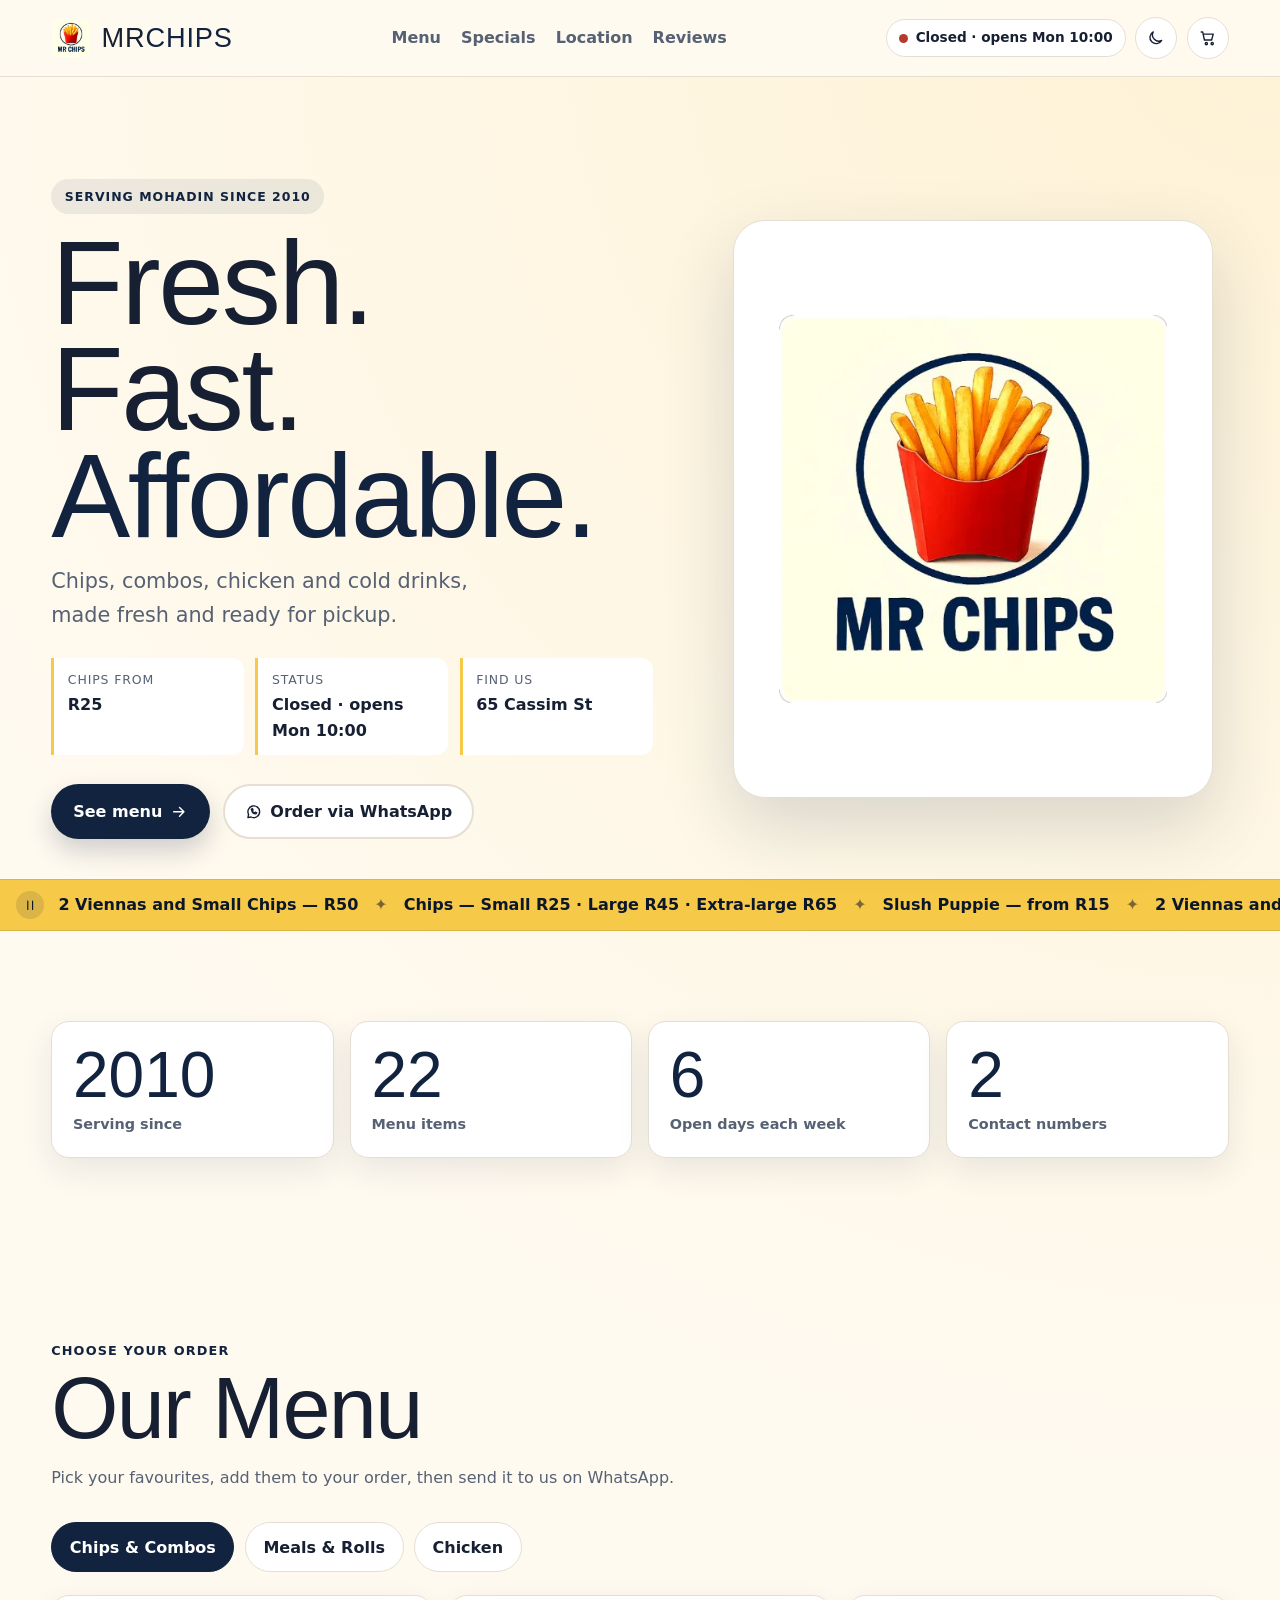
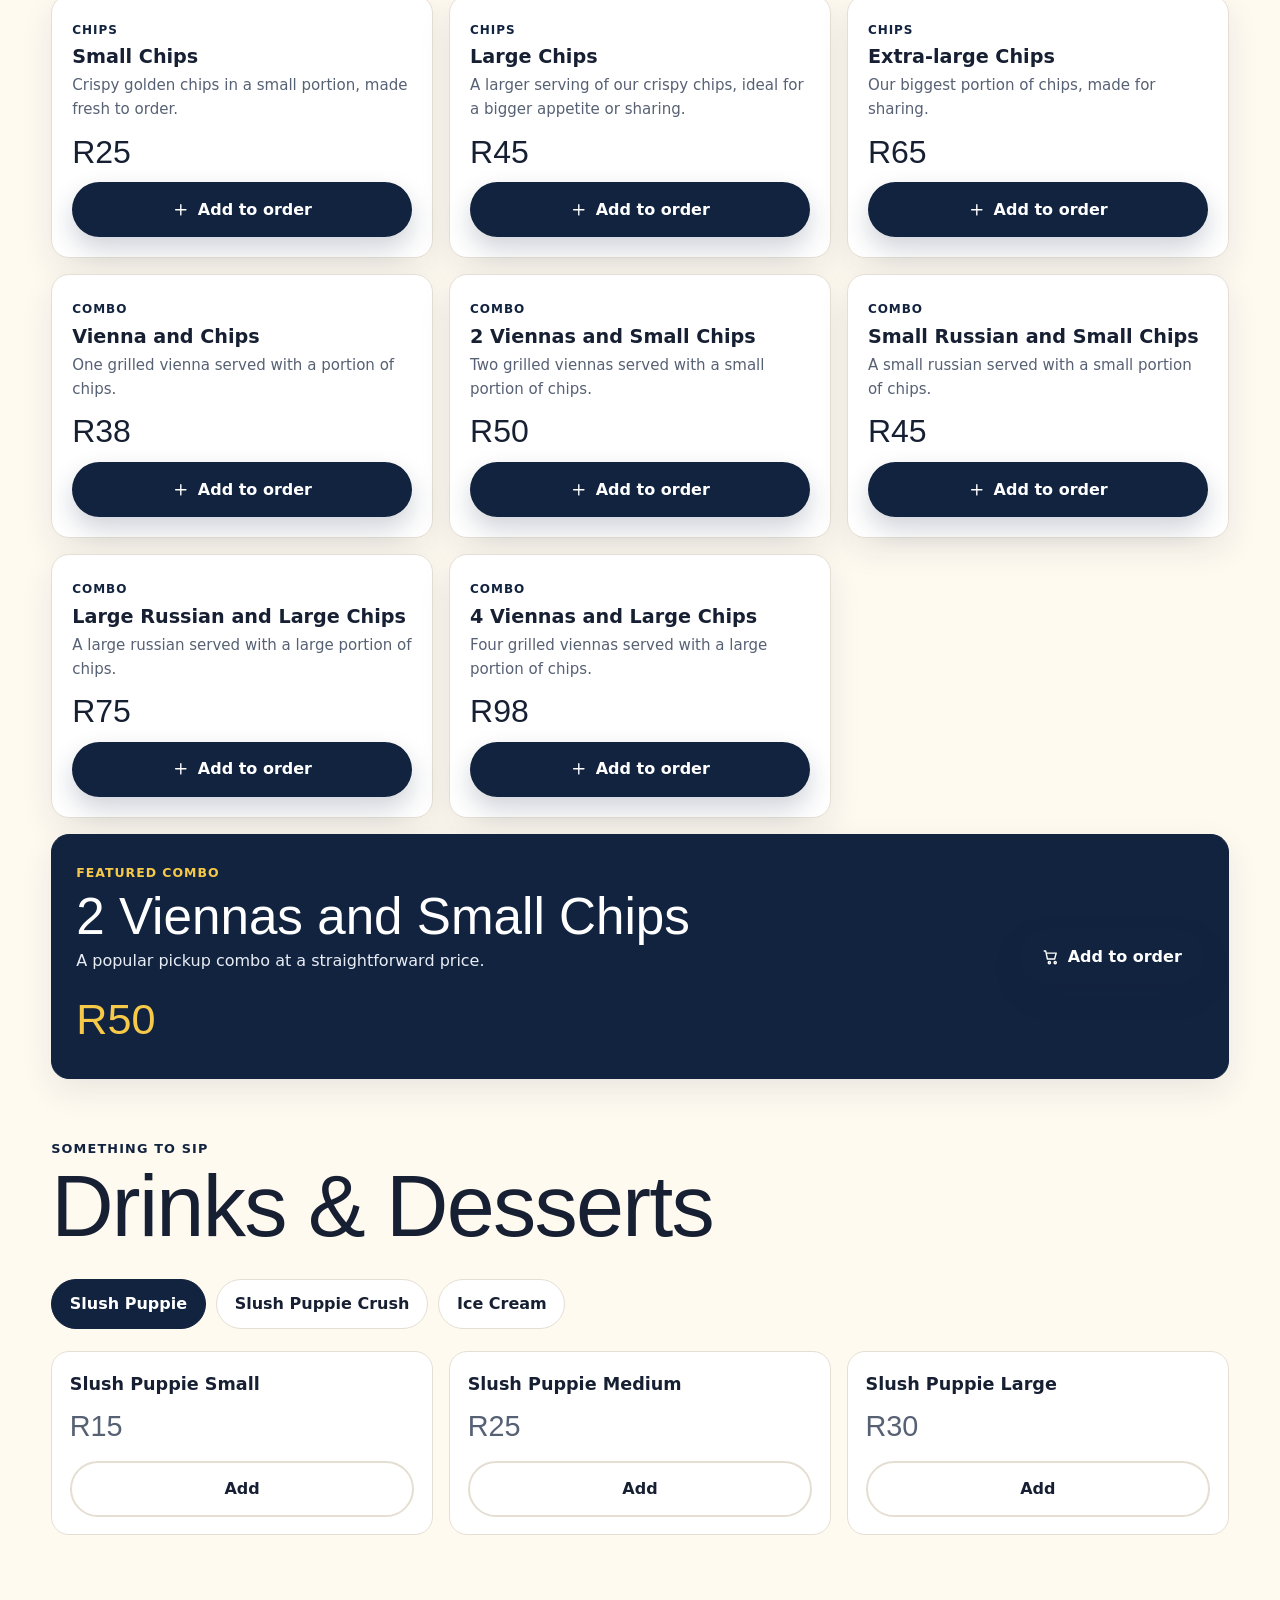
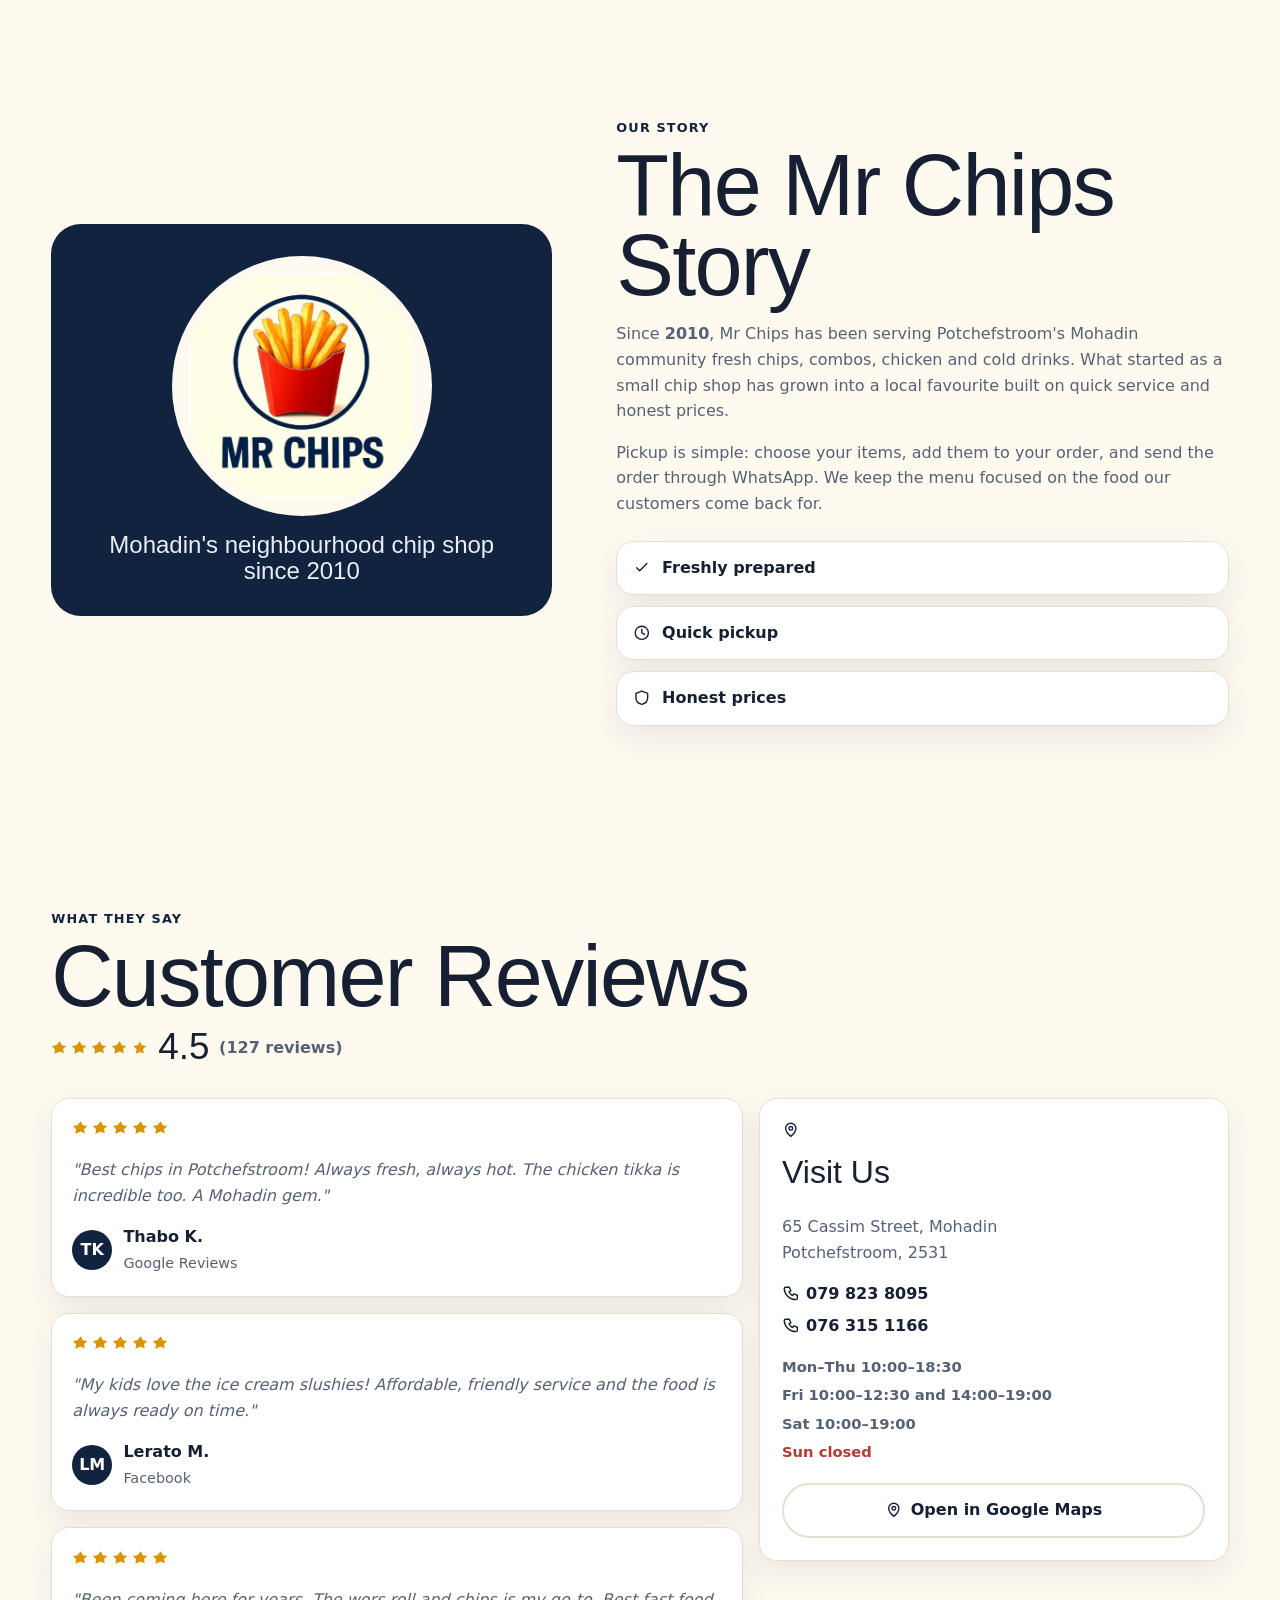
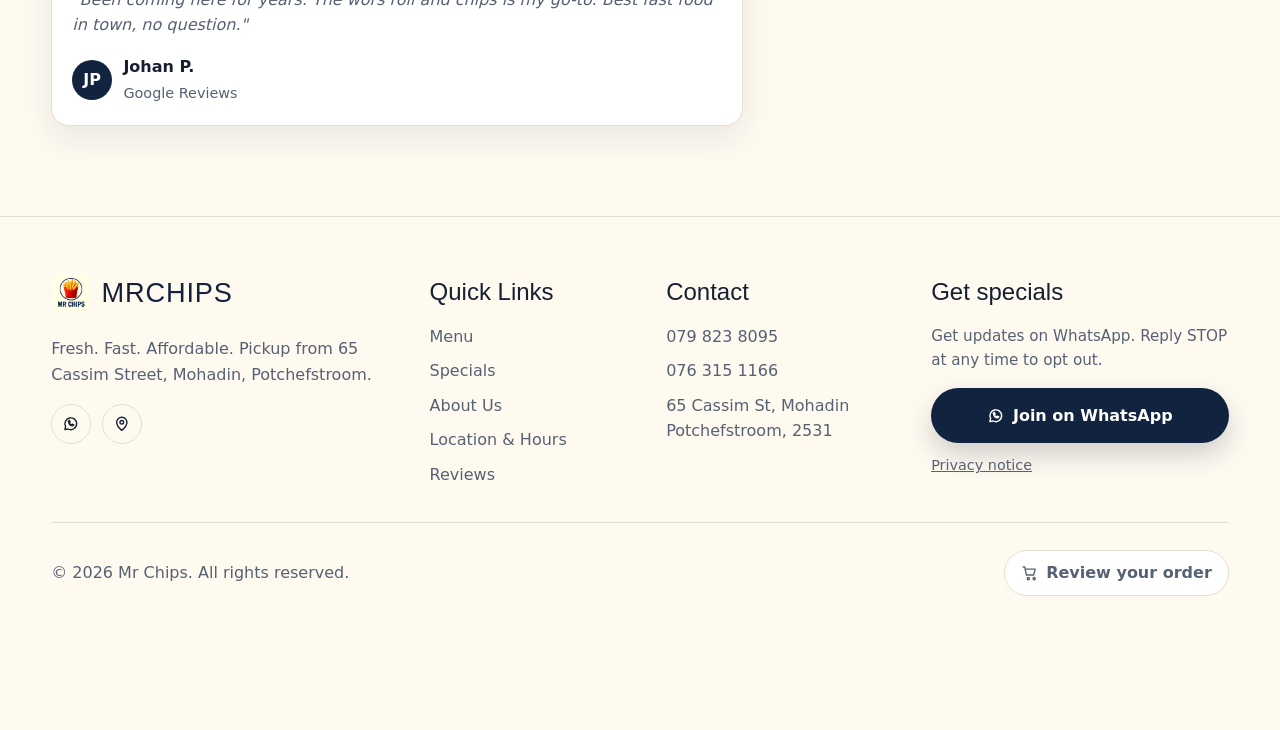
==== commit e4e34deb: "Improve website design, content, ordering flow and SEO" ====
--- a/index.html
+++ b/index.html
@@ -1,47 +1,54 @@
 <!DOCTYPE html>
-<html lang="en" data-theme="light">
+<html lang="en">
 <head>
   <meta charset="UTF-8">
   <meta name="viewport" content="width=device-width, initial-scale=1.0">
-  <title>Mr Chips | Potchefstroom's Best Fast Food Since 2010</title>
-  <meta name="description" content="Mr Chips — serving Potchefstroom's freshest fast food since 2010. Burgers, chicken tikka, wors rolls, chips, and more. Order now!">
-  <meta name="theme-color" content="#DC2F2F">
-
-  <!-- Open Graph -->
-  <meta property="og:title" content="Mr Chips — Fresh • Fast • Affordable">
-  <meta property="og:description" content="Potchefstroom's best fast food since 2010. Burgers, chicken tikka, chips, and more at 65 Cassim Street, Mohadin.">
-  <meta property="og:type" content="restaurant.menu">
-  <meta property="og:url" content="https://mrchipspotch.co.za">
+  <title>Mr Chips | Chips, Combos and Chicken in Mohadin, Potchefstroom</title>
+  <meta name="description" content="Mr Chips in Mohadin, Potchefstroom serves chips, combos, chicken and cold drinks. Pickup orders via WhatsApp from 65 Cassim Street.">
+  <meta name="theme-color" id="metaTheme" content="#fffaf0">
+  <link rel="canonical" href="https://logicwithluqman.github.io/MR_CHIPS_Website/">
+
+  <meta property="og:title" content="Mr Chips | Fresh. Fast. Affordable.">
+  <meta property="og:description" content="Chips, combos, chicken and cold drinks in Mohadin, Potchefstroom. Order for pickup via WhatsApp.">
+  <meta property="og:type" content="website">
+  <meta property="og:url" content="https://logicwithluqman.github.io/MR_CHIPS_Website/">
   <meta property="og:locale" content="en_ZA">
-
-  <!-- Preconnect -->
-  <link rel="preconnect" href="https://fonts.googleapis.com">
-  <link rel="preconnect" href="https://fonts.gstatic.com" crossorigin>
-
-  <!-- Fonts: Anton + Nunito -->
-  <link href="https://fonts.googleapis.com/css2?family=Anton&family=Nunito:wght@400;600;700;800&display=swap" rel="stylesheet">
-
-  <!-- Font Awesome 6 -->
-  <link rel="stylesheet" href="https://cdnjs.cloudflare.com/ajax/libs/font-awesome/6.5.1/css/all.min.css" crossorigin="anonymous" referrerpolicy="no-referrer">
-
-  <!-- Emoji favicon -->
-  <link rel="icon" href="data:image/svg+xml,<svg xmlns='http://www.w3.org/2000/svg' viewBox='0 0 100 100'><text y='.9em' font-size='90'>🍟</text></svg>">
-
-  <!-- Styles -->
+  <meta property="og:image" content="https://logicwithluqman.github.io/MR_CHIPS_Website/STK-20251014-WA0008.webp">
+  <meta property="og:image:width" content="512">
+  <meta property="og:image:height" content="512">
+  <meta name="twitter:card" content="summary_large_image">
+  <meta name="twitter:title" content="Mr Chips | Fresh. Fast. Affordable.">
+  <meta name="twitter:description" content="Chips, combos, chicken and cold drinks in Mohadin, Potchefstroom.">
+  <meta name="twitter:image" content="https://logicwithluqman.github.io/MR_CHIPS_Website/STK-20251014-WA0008.webp">
+
+  <link rel="icon" type="image/webp" href="STK-20251014-WA0008.webp">
+  <link rel="manifest" href="site.webmanifest">
   <link rel="stylesheet" href="style.css">
 
-  <!-- JSON-LD Schema -->
+  <script>
+    (function () {
+      var root = document.documentElement;
+      var theme = "light";
+      try {
+        var saved = localStorage.getItem("mrchips-theme");
+        if (saved === "dark" || saved === "light") theme = saved;
+        else if (window.matchMedia && window.matchMedia("(prefers-color-scheme: dark)").matches) theme = "dark";
+      } catch (error) {}
+      root.setAttribute("data-theme", theme);
+    })();
+  </script>
+
   <script type="application/ld+json">
   {
     "@context": "https://schema.org",
     "@type": "FastFoodRestaurant",
     "name": "Mr Chips",
-    "image": "https://mrchipspotch.co.za/og-image.jpg",
-    "url": "https://mrchipspotch.co.za",
+    "image": "https://logicwithluqman.github.io/MR_CHIPS_Website/STK-20251014-WA0008.webp",
+    "url": "https://logicwithluqman.github.io/MR_CHIPS_Website/",
     "telephone": "+27-79-823-8095",
     "servesCuisine": ["Fast Food", "South African"],
     "priceRange": "R10 – R98",
-    "founded": "2010",
+    "foundingDate": "2010",
     "address": {
       "@type": "PostalAddress",
       "streetAddress": "65 Cassim Street, Mohadin",
@@ -61,261 +68,326 @@
       "bestRating": "5",
       "ratingCount": "127"
     },
+    "hasMenu": "https://logicwithluqman.github.io/MR_CHIPS_Website/#menu",
+    "hasMap": "https://www.google.com/maps/search/?api=1&query=65%20Cassim%20Street%2C%20Mohadin%2C%20Potchefstroom%2C%202531%2C%20South%20Africa",
     "openingHoursSpecification": [
       { "@type": "OpeningHoursSpecification", "dayOfWeek": ["Monday","Tuesday","Wednesday","Thursday"], "opens": "10:00", "closes": "18:30" },
       { "@type": "OpeningHoursSpecification", "dayOfWeek": "Friday", "opens": "10:00", "closes": "12:30" },
       { "@type": "OpeningHoursSpecification", "dayOfWeek": "Friday", "opens": "14:00", "closes": "19:00" },
-      { "@type": "OpeningHoursSpecification", "dayOfWeek": "Saturday", "opens": "10:00", "closes": "19:00" },
-      { "@type": "OpeningHoursSpecification", "dayOfWeek": "Sunday", "opens": "", "closes": "" }
+      { "@type": "OpeningHoursSpecification", "dayOfWeek": "Saturday", "opens": "10:00", "closes": "19:00" }
     ]
   }
   </script>
 </head>
 <body>
-
-  <!-- Skip link -->
+  <svg class="svg-sprite" aria-hidden="true" focusable="false" xmlns="http://www.w3.org/2000/svg">
+    <symbol id="icon-cart" viewBox="0 0 24 24"><path d="M3 4h2l2.4 11h9.8l2.2-8H7"/><circle cx="10" cy="20" r="1.5"/><circle cx="18" cy="20" r="1.5"/></symbol>
+    <symbol id="icon-moon" viewBox="0 0 24 24"><path d="M20 15.5A8.5 8.5 0 0 1 8.5 4 8.5 8.5 0 1 0 20 15.5z"/></symbol>
+    <symbol id="icon-sun" viewBox="0 0 24 24"><circle cx="12" cy="12" r="4"/><path d="M12 2v2M12 20v2M4.9 4.9l1.4 1.4M17.7 17.7l1.4 1.4M2 12h2M20 12h2M4.9 19.1l1.4-1.4M17.7 6.3l1.4-1.4"/></symbol>
+    <symbol id="icon-menu" viewBox="0 0 24 24"><path d="M4 7h16M4 12h16M4 17h16"/></symbol>
+    <symbol id="icon-close" viewBox="0 0 24 24"><path d="M6 6l12 12M18 6L6 18"/></symbol>
+    <symbol id="icon-arrow" viewBox="0 0 24 24"><path d="M5 12h14M13 6l6 6-6 6"/></symbol>
+    <symbol id="icon-map" viewBox="0 0 24 24"><path d="M12 21s7-5.5 7-11a7 7 0 1 0-14 0c0 5.5 7 11 7 11z"/><circle cx="12" cy="10" r="2.5"/></symbol>
+    <symbol id="icon-phone" viewBox="0 0 24 24"><path d="M6 3h4l2 5-2.5 1.5a12 12 0 0 0 5 5L16 12l5 2v4c0 1.1-.9 2-2 2A16 16 0 0 1 3 5c0-1.1.9-2 2-2z"/></symbol>
+    <symbol id="icon-whatsapp" viewBox="0 0 24 24"><path d="M20 12a8 8 0 0 1-11.6 7.1L4 20l.9-4.4A8 8 0 1 1 20 12z"/><path d="M9 9c.3 3 2.8 5.5 5.8 5.8l1.2-1.4-2-1-1 1.2c-1.4-.6-2.5-1.7-3.1-3.1L11 9.4 10 7.5 8.5 8.6z"/></symbol>
+    <symbol id="icon-star" viewBox="0 0 24 24"><path d="M12 3l2.7 5.6 6.1.9-4.4 4.3 1 6.1-5.4-2.9L4.6 20l1-6.1L1.2 9.5l6.1-.9z"/></symbol>
+    <symbol id="icon-star-half" viewBox="0 0 24 24"><path d="M12 3v14.8L6.6 20l1-6.1L3.2 9.5l6.1-.9z"/><path d="M12 3l2.7 5.6 6.1.9-4.4 4.3 1 6.1L12 17.8z"/></symbol>
+    <symbol id="icon-pause" viewBox="0 0 24 24"><path d="M8 5v14M16 5v14"/></symbol>
+    <symbol id="icon-play" viewBox="0 0 24 24"><path d="M7 4l12 8-12 8z"/></symbol>
+    <symbol id="icon-plus" viewBox="0 0 24 24"><path d="M12 5v14M5 12h14"/></symbol>
+    <symbol id="icon-clock" viewBox="0 0 24 24"><circle cx="12" cy="12" r="9"/><path d="M12 7v5l4 2"/></symbol>
+    <symbol id="icon-check" viewBox="0 0 24 24"><path d="M5 12l4 4L19 6"/></symbol>
+    <symbol id="icon-shield" viewBox="0 0 24 24"><path d="M12 3l8 3v6c0 5-3.4 8-8 9-4.6-1-8-4-8-9V6z"/></symbol>
+    <symbol id="icon-up" viewBox="0 0 24 24"><path d="M6 15l6-6 6 6"/></symbol>
+  </svg>
+
   <a href="#main" class="skip-link">Skip to content</a>
 
-  <!-- ===== NAV ===== -->
-  <header class="nav" id="navbar" role="banner">
+  <div class="site-notice" id="siteNotice" role="status" hidden>
+    <div class="container site-notice__inner">
+      <span id="siteNoticeText"></span>
+    </div>
+  </div>
+
+  <header class="nav" id="navbar">
     <div class="nav__inner container">
-      <a href="#" class="nav__logo" aria-label="Mr Chips home">
+      <a href="#hero" class="nav__logo" aria-label="Mr Chips home">
+        <img src="STK-20251014-WA0008.webp" alt="Mr Chips logo" width="40" height="40">
         <span class="nav__logo-text">MR<span class="nav__logo-accent">CHIPS</span></span>
       </a>
 
-      <nav class="nav__menu" id="navMenu" role="navigation" aria-label="Main navigation">
+      <nav class="nav__menu" id="navMenu" aria-label="Main navigation">
         <ul class="nav__list">
           <li><a href="#menu" class="nav__link">Menu</a></li>
           <li><a href="#specials" class="nav__link">Specials</a></li>
-          <li><a href="#about" class="nav__link">About</a></li>
           <li><a href="#location" class="nav__link">Location</a></li>
           <li><a href="#reviews" class="nav__link">Reviews</a></li>
         </ul>
       </nav>
 
       <div class="nav__actions">
-        <button class="nav__status-btn" id="statusBtn" aria-live="polite" disabled>
+        <span class="nav__status" role="status" aria-live="polite">
           <span class="status-dot" id="statusDot"></span>
-          <span id="statusText">Checking...</span>
-        </button>
-
-        <button class="theme-toggle" id="themeToggle" aria-label="Toggle dark mode">
-          <i class="fa-regular fa-moon" id="themeIcon" aria-hidden="true"></i>
-        </button>
-
-        <button class="cart-btn" id="cartBtn" aria-label="Open cart">
-          <i class="fa-solid fa-bag-shopping" aria-hidden="true"></i>
+          <span data-status-text>Checking...</span>
+        </span>
+        <button class="icon-btn" id="themeToggle" type="button" aria-label="Switch to dark mode">
+          <svg class="icon" aria-hidden="true"><use id="themeIconUse" href="#icon-moon"></use></svg>
+        </button>
+        <button class="icon-btn cart-btn" id="cartBtn" type="button" aria-label="Open cart">
+          <svg class="icon" aria-hidden="true"><use href="#icon-cart"></use></svg>
           <span class="cart-badge" id="cartBadge" hidden>0</span>
         </button>
-
-        <button class="nav__toggle" id="navToggle" aria-label="Toggle menu" aria-expanded="false">
-          <i class="fa-solid fa-bars" aria-hidden="true"></i>
+        <button class="icon-btn nav__toggle" id="navToggle" type="button" aria-label="Toggle menu" aria-expanded="false" aria-controls="navMenu">
+          <svg class="icon" aria-hidden="true"><use href="#icon-menu"></use></svg>
         </button>
       </div>
     </div>
   </header>
 
-  <!-- ===== MAIN ===== -->
   <main id="main">
-
-    <!-- HERO -->
     <section class="hero" id="hero">
       <div class="container">
         <div class="hero__grid">
           <div class="hero__content reveal">
-            <span class="hero__badge">🔥 Since 2010</span>
-            <h1 class="hero__title">
-              Fresh. Hot.<br>
-              <span class="hero__title--accent">Loaded.</span>
-            </h1>
-            <p class="hero__subtitle">Crispy Chips. Juicy Bites.</p>
+            <span class="hero__badge">Serving Mohadin since 2010</span>
+            <h1 class="hero__title">Fresh. Fast.<br><span class="hero__title--accent">Affordable.</span></h1>
+            <p class="hero__subtitle">Chips, combos, chicken and cold drinks, made fresh and ready for pickup.</p>
+            <ul class="hero__facts" aria-label="Quick information">
+              <li>
+                <span class="hero__fact-label">Chips from</span>
+                <strong>R25</strong>
+              </li>
+              <li>
+                <span class="hero__fact-label">Status</span>
+                <strong data-status-text>Checking...</strong>
+              </li>
+              <li>
+                <span class="hero__fact-label">Find us</span>
+                <a href="#location">65 Cassim St</a>
+              </li>
+            </ul>
             <div class="hero__actions">
-              <a href="#menu" class="btn btn--primary btn--hero">
-                See Menu 🍔
+              <a href="#menu" class="btn btn--primary">
+                See menu
+                <svg class="icon" aria-hidden="true"><use href="#icon-arrow"></use></svg>
               </a>
-              <a href="https://wa.me/27798238095?text=Hi%20Mr%20Chips!%0A%0A%0AName%3A%20___%0APickup%20time%3A%20___" target="_blank" rel="noopener" class="btn btn--outline">
-                Order Now
-              </a>
+              <button class="btn btn--outline" id="heroOrderBtn" type="button">
+                <svg class="icon" aria-hidden="true"><use href="#icon-whatsapp"></use></svg>
+                Order via WhatsApp
+              </button>
             </div>
           </div>
           <div class="hero__images reveal">
-            <img src="https://images.unsplash.com/photo-1568901346375-23c9450c58cd?w=800&q=80" alt="Juicy burger with fresh toppings — Mr Chips signature" class="hero__img--main" loading="lazy">
+            <div class="hero__logo-card">
+              <img src="STK-20251014-WA0008.webp" alt="Mr Chips logo" class="hero__img--main hero__img--logo" width="512" height="512" loading="eager" fetchpriority="high" decoding="async">
+            </div>
           </div>
         </div>
       </div>
     </section>
 
-    <!-- SPECIALS BAR -->
-    <section class="specials-bar" id="specials">
+    <section class="specials-bar" id="specials" aria-label="Current specials and prices">
       <div class="specials-bar__inner">
+        <button class="ticker-toggle" id="tickerToggle" type="button" aria-label="Pause specials ticker" aria-pressed="false">
+          <svg class="icon" aria-hidden="true"><use href="#icon-pause"></use></svg>
+        </button>
         <div class="specials-bar__track">
-          <span class="specials-bar__item">🔥 Daily Special — 2 Viennas and Small Chips — Only R50</span>
-          <span class="specials-bar__sep">✦</span>
-          <span class="specials-bar__item">🍟 Fresh chips made daily — Small R25 | Large R45 | Extra-large R65</span>
-          <span class="specials-bar__sep">✦</span>
-          <span class="specials-bar__item">🥤 Slush Puppies — from R15 (S R15, M R25, L R30)</span>
-          <span class="specials-bar__sep">✦</span>
-          <span class="specials-bar__item">🔥 Daily Special — 2 Viennas and Small Chips — Only R50</span>
-          <span class="specials-bar__sep">✦</span>
-          <span class="specials-bar__item">🍟 Fresh chips made daily — Small R25 | Large R45 | Extra-large R65</span>
-          <span class="specials-bar__sep">✦</span>
-          <span class="specials-bar__item">🥤 Slush Puppies — from R15 (S R15, M R25, L R30)</span>
-          <span class="specials-bar__sep">✦</span>
+          <span class="specials-bar__item">2 Viennas and Small Chips — R50</span>
+          <span class="specials-bar__sep" aria-hidden="true">✦</span>
+          <span class="specials-bar__item">Chips — Small R25 · Large R45 · Extra-large R65</span>
+          <span class="specials-bar__sep" aria-hidden="true">✦</span>
+          <span class="specials-bar__item">Slush Puppie — from R15</span>
+          <span class="specials-bar__sep" aria-hidden="true">✦</span>
+          <span class="specials-bar__item" aria-hidden="true">2 Viennas and Small Chips — R50</span>
+          <span class="specials-bar__sep" aria-hidden="true">✦</span>
+          <span class="specials-bar__item" aria-hidden="true">Chips — Small R25 · Large R45 · Extra-large R65</span>
+          <span class="specials-bar__sep" aria-hidden="true">✦</span>
+          <span class="specials-bar__item" aria-hidden="true">Slush Puppie — from R15</span>
+          <span class="specials-bar__sep" aria-hidden="true">✦</span>
         </div>
       </div>
     </section>
 
-    <!-- STATS -->
-    <section class="stats section" id="stats">
+    <section class="stats section" id="stats" aria-label="Mr Chips at a glance">
       <div class="container">
         <div class="stats__grid">
-          <div class="stats__card reveal">
-            <span class="stats__number" data-count="15">0</span>
-            <span class="stats__suffix">+</span>
-            <span class="stats__label">Years Serving Mohadin</span>
-          </div>
-          <div class="stats__card reveal">
-            <span class="stats__number" data-count="50">0</span>
-            <span class="stats__suffix">+</span>
-            <span class="stats__label">Daily Customers</span>
-          </div>
-          <div class="stats__card reveal">
-            <span class="stats__number" data-count="15">0</span>
-            <span class="stats__suffix">+</span>
-            <span class="stats__label">Menu Items</span>
-          </div>
-          <div class="stats__card reveal">
-            <span class="stats__number" data-count="100">0</span>
-            <span class="stats__suffix">+</span>
-            <span class="stats__label">Happy Customers Daily</span>
-          </div>
+          <div class="stats__card reveal"><span class="stats__number">2010</span><span class="stats__label">Serving since</span></div>
+          <div class="stats__card reveal"><span class="stats__number">22</span><span class="stats__label">Menu items</span></div>
+          <div class="stats__card reveal"><span class="stats__number">6</span><span class="stats__label">Open days each week</span></div>
+          <div class="stats__card reveal"><span class="stats__number">2</span><span class="stats__label">Contact numbers</span></div>
         </div>
       </div>
     </section>
 
-    <!-- MENU -->
     <section class="menu section" id="menu">
       <div class="container">
         <div class="section__header reveal">
-          <span class="section__label">Choose Your Feast</span>
+          <span class="section__label">Choose your order</span>
           <h2 class="section__title">Our Menu</h2>
-          <p class="section__desc">Freshly made, perfectly seasoned, ready when you are</p>
-        </div>
-
-        <!-- Category tabs -->
-        <div class="menu__tabs reveal" role="tablist" aria-label="Menu categories">
-          <button class="menu__tab active" role="tab" aria-selected="true" data-category="chips_combos" id="tab-chips-combos">
-            Chips &amp; Combos
+          <p class="section__desc">Pick your favourites, add them to your order, then send it to us on WhatsApp.</p>
+        </div>
+
+        <div class="menu__tabs reveal" role="tablist" aria-label="Food categories">
+          <button class="menu__tab active" id="tab-chips-combos" type="button" role="tab" aria-selected="true" aria-controls="menuPanel" data-category="chips_combos" tabindex="0">Chips &amp; Combos</button>
+          <button class="menu__tab" id="tab-meals-rolls" type="button" role="tab" aria-selected="false" aria-controls="menuPanel" data-category="meals_rolls" tabindex="-1">Meals &amp; Rolls</button>
+          <button class="menu__tab" id="tab-chicken" type="button" role="tab" aria-selected="false" aria-controls="menuPanel" data-category="chicken" tabindex="-1">Chicken</button>
+        </div>
+
+        <div class="menu__grid" id="menuPanel" role="tabpanel" aria-labelledby="tab-chips-combos">
+          <article class="menu-card" data-menu-id="small-chips" data-category="chips_combos">
+            <div><span class="menu-card__category">Chips</span><h3 class="menu-card__name">Small Chips</h3><p class="menu-card__desc">Crispy golden chips in a small portion, made fresh to order.</p></div>
+            <div class="menu-card__price">R25</div>
+            <button class="btn btn--primary btn--full menu-card__btn" type="button" data-add-id="small-chips" aria-label="Add Small Chips to order"><svg class="icon" aria-hidden="true"><use href="#icon-plus"></use></svg> Add to order</button>
+          </article>
+          <article class="menu-card" data-menu-id="large-chips" data-category="chips_combos">
+            <div><span class="menu-card__category">Chips</span><h3 class="menu-card__name">Large Chips</h3><p class="menu-card__desc">A larger serving of our crispy chips, ideal for a bigger appetite or sharing.</p></div>
+            <div class="menu-card__price">R45</div>
+            <button class="btn btn--primary btn--full menu-card__btn" type="button" data-add-id="large-chips" aria-label="Add Large Chips to order"><svg class="icon" aria-hidden="true"><use href="#icon-plus"></use></svg> Add to order</button>
+          </article>
+          <article class="menu-card" data-menu-id="extra-large-chips" data-category="chips_combos">
+            <div><span class="menu-card__category">Chips</span><h3 class="menu-card__name">Extra-large Chips</h3><p class="menu-card__desc">Our biggest portion of chips, made for sharing.</p></div>
+            <div class="menu-card__price">R65</div>
+            <button class="btn btn--primary btn--full menu-card__btn" type="button" data-add-id="extra-large-chips" aria-label="Add Extra-large Chips to order"><svg class="icon" aria-hidden="true"><use href="#icon-plus"></use></svg> Add to order</button>
+          </article>
+          <article class="menu-card" data-menu-id="vienna-and-chips" data-category="chips_combos">
+            <div><span class="menu-card__category">Combo</span><h3 class="menu-card__name">Vienna and Chips</h3><p class="menu-card__desc">One grilled vienna served with a portion of chips.</p></div>
+            <div class="menu-card__price">R38</div>
+            <button class="btn btn--primary btn--full menu-card__btn" type="button" data-add-id="vienna-and-chips" aria-label="Add Vienna and Chips to order"><svg class="icon" aria-hidden="true"><use href="#icon-plus"></use></svg> Add to order</button>
+          </article>
+          <article class="menu-card" data-menu-id="two-viennas-small-chips" data-category="chips_combos">
+            <div><span class="menu-card__category">Combo</span><h3 class="menu-card__name">2 Viennas and Small Chips</h3><p class="menu-card__desc">Two grilled viennas served with a small portion of chips.</p></div>
+            <div class="menu-card__price">R50</div>
+            <button class="btn btn--primary btn--full menu-card__btn" type="button" data-add-id="two-viennas-small-chips" aria-label="Add 2 Viennas and Small Chips to order"><svg class="icon" aria-hidden="true"><use href="#icon-plus"></use></svg> Add to order</button>
+          </article>
+          <article class="menu-card" data-menu-id="small-russian-small-chips" data-category="chips_combos">
+            <div><span class="menu-card__category">Combo</span><h3 class="menu-card__name">Small Russian and Small Chips</h3><p class="menu-card__desc">A small russian served with a small portion of chips.</p></div>
+            <div class="menu-card__price">R45</div>
+            <button class="btn btn--primary btn--full menu-card__btn" type="button" data-add-id="small-russian-small-chips" aria-label="Add Small Russian and Small Chips to order"><svg class="icon" aria-hidden="true"><use href="#icon-plus"></use></svg> Add to order</button>
+          </article>
+          <article class="menu-card" data-menu-id="large-russian-large-chips" data-category="chips_combos">
+            <div><span class="menu-card__category">Combo</span><h3 class="menu-card__name">Large Russian and Large Chips</h3><p class="menu-card__desc">A large russian served with a large portion of chips.</p></div>
+            <div class="menu-card__price">R75</div>
+            <button class="btn btn--primary btn--full menu-card__btn" type="button" data-add-id="large-russian-large-chips" aria-label="Add Large Russian and Large Chips to order"><svg class="icon" aria-hidden="true"><use href="#icon-plus"></use></svg> Add to order</button>
+          </article>
+          <article class="menu-card" data-menu-id="four-viennas-large-chips" data-category="chips_combos">
+            <div><span class="menu-card__category">Combo</span><h3 class="menu-card__name">4 Viennas and Large Chips</h3><p class="menu-card__desc">Four grilled viennas served with a large portion of chips.</p></div>
+            <div class="menu-card__price">R98</div>
+            <button class="btn btn--primary btn--full menu-card__btn" type="button" data-add-id="four-viennas-large-chips" aria-label="Add 4 Viennas and Large Chips to order"><svg class="icon" aria-hidden="true"><use href="#icon-plus"></use></svg> Add to order</button>
+          </article>
+
+          <article class="menu-card" data-menu-id="hot-dog-special" data-category="meals_rolls" hidden>
+            <div><span class="menu-card__category">Roll</span><h3 class="menu-card__name">Hot Dog Special</h3><p class="menu-card__desc">Hot dog served in a soft roll.</p></div>
+            <div class="menu-card__price">R35</div>
+            <button class="btn btn--primary btn--full menu-card__btn" type="button" data-add-id="hot-dog-special" aria-label="Add Hot Dog Special to order"><svg class="icon" aria-hidden="true"><use href="#icon-plus"></use></svg> Add to order</button>
+          </article>
+          <article class="menu-card" data-menu-id="russian-roll-special" data-category="meals_rolls" hidden>
+            <div><span class="menu-card__category">Roll</span><h3 class="menu-card__name">Russian Roll Special</h3><p class="menu-card__desc">Russian sausage served in a soft roll.</p></div>
+            <div class="menu-card__price">R40</div>
+            <button class="btn btn--primary btn--full menu-card__btn" type="button" data-add-id="russian-roll-special" aria-label="Add Russian Roll Special to order"><svg class="icon" aria-hidden="true"><use href="#icon-plus"></use></svg> Add to order</button>
+          </article>
+          <article class="menu-card" data-menu-id="tbone-steak-chips" data-category="meals_rolls" hidden>
+            <div><span class="menu-card__category">Meal</span><h3 class="menu-card__name">T-bone Steak and Chips</h3><p class="menu-card__desc">T-bone steak served with a portion of chips.</p></div>
+            <div class="menu-card__price">R95</div>
+            <button class="btn btn--primary btn--full menu-card__btn" type="button" data-add-id="tbone-steak-chips" aria-label="Add T-bone Steak and Chips to order"><svg class="icon" aria-hidden="true"><use href="#icon-plus"></use></svg> Add to order</button>
+          </article>
+          <article class="menu-card" data-menu-id="quarter-chicken-chips" data-category="chicken" hidden>
+            <div><span class="menu-card__category">Chicken</span><h3 class="menu-card__name">Quarter Chicken &amp; Chips</h3><p class="menu-card__desc">Quarter chicken served with a portion of chips.</p></div>
+            <div class="menu-card__price">R60</div>
+            <button class="btn btn--primary btn--full menu-card__btn" type="button" data-add-id="quarter-chicken-chips" aria-label="Add Quarter Chicken and Chips to order"><svg class="icon" aria-hidden="true"><use href="#icon-plus"></use></svg> Add to order</button>
+          </article>
+          <article class="menu-card" data-menu-id="half-chicken-chips" data-category="chicken" hidden>
+            <div><span class="menu-card__category">Chicken</span><h3 class="menu-card__name">Half Chicken &amp; Chips</h3><p class="menu-card__desc">Half chicken served with a generous portion of chips.</p></div>
+            <div class="menu-card__price">R90</div>
+            <button class="btn btn--primary btn--full menu-card__btn" type="button" data-add-id="half-chicken-chips" aria-label="Add Half Chicken and Chips to order"><svg class="icon" aria-hidden="true"><use href="#icon-plus"></use></svg> Add to order</button>
+          </article>
+          <article class="menu-card" data-menu-id="chicken-tikka" data-category="chicken" hidden>
+            <div><span class="menu-card__category">Chicken</span><h3 class="menu-card__name">Chicken Tikka</h3><p class="menu-card__desc">Spiced chicken tikka sold per 100g. Suggested portion: 200g.</p>
+              <div class="portion-control">
+                <label for="tikkaPortions">Portions (100g each)</label>
+                <input id="tikkaPortions" type="number" min="1" max="20" step="1" value="2" inputmode="numeric">
+              </div>
+            </div>
+            <div class="menu-card__price">R20 /100g</div>
+            <button class="btn btn--primary btn--full menu-card__btn" type="button" data-add-id="chicken-tikka" data-portion-input="tikkaPortions" aria-label="Add Chicken Tikka to order"><svg class="icon" aria-hidden="true"><use href="#icon-plus"></use></svg> Add to order</button>
+          </article>
+        </div>
+
+        <article class="menu-card menu-card--promo reveal" id="promoCard">
+          <div class="menu-card__promo-content">
+            <span class="menu-card__promo-badge">Featured combo</span>
+            <h3 class="menu-card__promo-title">2 Viennas and Small Chips</h3>
+            <p class="menu-card__promo-desc">A popular pickup combo at a straightforward price.</p>
+            <div class="menu-card__promo-price"><span class="menu-card__promo-current">R50</span></div>
+          </div>
+          <button class="btn btn--primary btn--full" type="button" data-add-id="two-viennas-small-chips" aria-label="Add 2 Viennas and Small Chips to order">
+            <svg class="icon" aria-hidden="true"><use href="#icon-cart"></use></svg>
+            Add to order
           </button>
-          <button class="menu__tab" role="tab" aria-selected="false" data-category="meals_rolls" id="tab-meals-rolls">
-            Meals &amp; Rolls
-          </button>
-          <button class="menu__tab" role="tab" aria-selected="false" data-category="chicken" id="tab-chicken">
-            Chicken Tikka
-          </button>
-        </div>
-
-        <!-- Menu grid -->
-        <div class="menu__grid" id="menuGrid" role="tabpanel">
-          <!-- Dynamically rendered by JS -->
-        </div>
-
-        <!-- Promo card (rendered in menu grid by JS) -->
-        <div class="menu-card menu-card--promo reveal" id="promoCard" hidden>
-          <div class="menu-card__promo-content">
-            <span class="menu-card__promo-badge">🔥 Limited Offer</span>
-            <h3 class="menu-card__promo-title">Today's Special</h3>
-            <p class="menu-card__promo-desc">2 Viennas and Small Chips</p>
-            <div class="menu-card__promo-price">
-              <span class="menu-card__promo-old">R60</span>
-              <span class="menu-card__promo-current">R50</span>
-            </div>
-          </div>
-          <a href="https://wa.me/27798238095?text=I%27d%20like%20to%20order%20the%20Daily%20Special%3A%202%20Viennas%20and%20Small%20Chips%20-%20R50%0A%0A%0AName%3A%20___%0APickup%20time%3A%20___" target="_blank" rel="noopener" class="btn btn--primary btn--full">
-            <i class="fa-brands fa-whatsapp" aria-hidden="true"></i>
-            Order Now — R50
-          </a>
-        </div>
-
-        <!-- Drinks sub-section -->
-        <div class="drinks section" id="drinks">
+        </article>
+
+        <section class="drinks-block" id="drinks">
           <div class="section__header reveal">
             <span class="section__label">Something to sip</span>
             <h2 class="section__title">Drinks &amp; Desserts</h2>
           </div>
 
-          <div class="drinks__tabs reveal" role="tablist" aria-label="Drinks categories">
-            <button class="drinks__tab active" role="tab" aria-selected="true" data-drink-cat="slush">Slush Puppie</button>
-            <button class="drinks__tab" role="tab" aria-selected="false" data-drink-cat="slush_crush">Slush Puppy Crush</button>
-            <button class="drinks__tab" role="tab" aria-selected="false" data-drink-cat="icecream">Ice Cream</button>
-          </div>
-
-          <div class="drinks__content" id="drinksContent">
-            <!-- Dynamically rendered -->
-          </div>
-        </div>
+          <div class="drinks__tabs reveal" role="tablist" aria-label="Drink categories">
+            <button class="drinks__tab active" id="tab-slush" type="button" role="tab" aria-selected="true" aria-controls="drinksPanel" data-drink-cat="slush" tabindex="0">Slush Puppie</button>
+            <button class="drinks__tab" id="tab-slush-crush" type="button" role="tab" aria-selected="false" aria-controls="drinksPanel" data-drink-cat="slush_crush" tabindex="-1">Slush Puppie Crush</button>
+            <button class="drinks__tab" id="tab-icecream" type="button" role="tab" aria-selected="false" aria-controls="drinksPanel" data-drink-cat="icecream" tabindex="-1">Ice Cream</button>
+          </div>
+
+          <div class="drinks__content" id="drinksPanel" role="tabpanel" aria-labelledby="tab-slush">
+            <article class="drink-card" data-drink-id="slush-puppie-small" data-category="slush"><h3>Slush Puppie Small</h3><p class="drink-card__price">R15</p><button class="btn btn--outline btn--full" type="button" data-add-id="slush-puppie-small" aria-label="Add Slush Puppie Small to order">Add</button></article>
+            <article class="drink-card" data-drink-id="slush-puppie-medium" data-category="slush"><h3>Slush Puppie Medium</h3><p class="drink-card__price">R25</p><button class="btn btn--outline btn--full" type="button" data-add-id="slush-puppie-medium" aria-label="Add Slush Puppie Medium to order">Add</button></article>
+            <article class="drink-card" data-drink-id="slush-puppie-large" data-category="slush"><h3>Slush Puppie Large</h3><p class="drink-card__price">R30</p><button class="btn btn--outline btn--full" type="button" data-add-id="slush-puppie-large" aria-label="Add Slush Puppie Large to order">Add</button></article>
+            <article class="drink-card" data-drink-id="slush-puppie-crush-small" data-category="slush_crush" hidden><h3>Slush Puppie Crush Small</h3><p class="drink-card__price">R25</p><button class="btn btn--outline btn--full" type="button" data-add-id="slush-puppie-crush-small" aria-label="Add Slush Puppie Crush Small to order">Add</button></article>
+            <article class="drink-card" data-drink-id="slush-puppie-crush-medium" data-category="slush_crush" hidden><h3>Slush Puppie Crush Medium</h3><p class="drink-card__price">R35</p><button class="btn btn--outline btn--full" type="button" data-add-id="slush-puppie-crush-medium" aria-label="Add Slush Puppie Crush Medium to order">Add</button></article>
+            <article class="drink-card" data-drink-id="slush-puppie-crush-large" data-category="slush_crush" hidden><h3>Slush Puppie Crush Large</h3><p class="drink-card__price">R45</p><button class="btn btn--outline btn--full" type="button" data-add-id="slush-puppie-crush-large" aria-label="Add Slush Puppie Crush Large to order">Add</button></article>
+            <article class="drink-card" data-drink-id="ice-cream-cone" data-category="icecream" hidden><h3>Ice Cream Cone</h3><p class="drink-card__price">R10</p><button class="btn btn--outline btn--full" type="button" data-add-id="ice-cream-cone" aria-label="Add Ice Cream Cone to order">Add</button></article>
+            <article class="drink-card" data-drink-id="ice-cream-cup" data-category="icecream" hidden><h3>Ice Cream Cup</h3><p class="drink-card__price">R15</p><button class="btn btn--outline btn--full" type="button" data-add-id="ice-cream-cup" aria-label="Add Ice Cream Cup to order">Add</button></article>
+          </div>
+        </section>
       </div>
     </section>
 
-
-
-    <!-- ABOUT -->
     <section class="about section" id="about">
       <div class="container">
         <div class="about__grid">
           <div class="about__visual reveal">
-            <div class="about__illustration" aria-hidden="true">
-              <img src="https://images.unsplash.com/photo-1551782450-a2132b4ba21d?w=500&q=80" alt="" class="about__image" loading="lazy">
+            <div class="branded-visual">
+              <img src="STK-20251014-WA0008.webp" alt="" width="260" height="260" loading="lazy" decoding="async">
+              <p>Mohadin's neighbourhood chip shop since 2010</p>
             </div>
           </div>
           <div class="about__content reveal">
-            <span class="section__label">Our Story</span>
+            <span class="section__label">Our story</span>
             <h2 class="section__title">The Mr Chips Story</h2>
-            <p class="about__text">
-              Since <strong>2010</strong>, Mr Chips has been serving Potchefstroom's Mohadin community 
-              with the freshest, most flavourful fast food in town. What started as a small chip shop 
-              has grown into a local favourite — known for our <strong>signature chicken tikka</strong>, 
-              <strong>perfectly grilled wors rolls</strong>, and chips that keep our customers coming back.
-            </p>
-            <p class="about__text">
-              Every meal is prepared fresh, seasoned to perfection, and served with a smile. 
-              We believe great food doesn't have to be complicated — just quality ingredients, 
-              the right spices, and a whole lot of heart.
-            </p>
+            <p class="about__text">Since <strong>2010</strong>, Mr Chips has been serving Potchefstroom's Mohadin community fresh chips, combos, chicken and cold drinks. What started as a small chip shop has grown into a local favourite built on quick service and honest prices.</p>
+            <p class="about__text">Pickup is simple: choose your items, add them to your order, and send the order through WhatsApp. We keep the menu focused on the food our customers come back for.</p>
             <div class="about__values">
-              <div class="about__value">
-                <i class="fa-solid fa-leaf" aria-hidden="true"></i>
-                <span>Fresh Ingredients</span>
-              </div>
-              <div class="about__value">
-                <i class="fa-solid fa-bolt" aria-hidden="true"></i>
-                <span>Fast Service</span>
-              </div>
-              <div class="about__value">
-                <i class="fa-solid fa-wallet" aria-hidden="true"></i>
-                <span>Affordable Prices</span>
-              </div>
+              <div class="about__value"><svg class="icon" aria-hidden="true"><use href="#icon-check"></use></svg><span>Freshly prepared</span></div>
+              <div class="about__value"><svg class="icon" aria-hidden="true"><use href="#icon-clock"></use></svg><span>Quick pickup</span></div>
+              <div class="about__value"><svg class="icon" aria-hidden="true"><use href="#icon-shield"></use></svg><span>Honest prices</span></div>
             </div>
           </div>
         </div>
       </div>
     </section>
 
-    <!-- REVIEWS + LOCATION -->
-    <span id="location" style="display:none"></span>
     <section class="reviews section" id="reviews">
       <div class="container">
         <div class="section__header reveal">
-          <span class="section__label">What They Say</span>
+          <span class="section__label">What they say</span>
           <h2 class="section__title">Customer Reviews</h2>
           <div class="reviews__rating">
-            <div class="reviews__stars" aria-label="4.5 out of 5 stars">
-              <i class="fa-solid fa-star" aria-hidden="true"></i>
-              <i class="fa-solid fa-star" aria-hidden="true"></i>
-              <i class="fa-solid fa-star" aria-hidden="true"></i>
-              <i class="fa-solid fa-star" aria-hidden="true"></i>
-              <i class="fa-solid fa-star-half-stroke" aria-hidden="true"></i>
-            </div>
+            <span class="reviews__stars" aria-label="4.5 out of 5 stars">
+              <svg class="icon icon--star" aria-hidden="true"><use href="#icon-star"></use></svg>
+              <svg class="icon icon--star" aria-hidden="true"><use href="#icon-star"></use></svg>
+              <svg class="icon icon--star" aria-hidden="true"><use href="#icon-star"></use></svg>
+              <svg class="icon icon--star" aria-hidden="true"><use href="#icon-star"></use></svg>
+              <svg class="icon icon--star" aria-hidden="true"><use href="#icon-star-half"></use></svg>
+            </span>
             <span class="reviews__score">4.5</span>
             <span class="reviews__count">(127 reviews)</span>
           </div>
@@ -324,122 +396,71 @@
         <div class="reviews__split">
           <div class="reviews__list reveal">
             <article class="review-card">
-              <div class="review-card__stars">
-                <i class="fa-solid fa-star" aria-hidden="true"></i>
-                <i class="fa-solid fa-star" aria-hidden="true"></i>
-                <i class="fa-solid fa-star" aria-hidden="true"></i>
-                <i class="fa-solid fa-star" aria-hidden="true"></i>
-                <i class="fa-solid fa-star" aria-hidden="true"></i>
+              <div class="review-card__stars" aria-label="5 out of 5 stars">
+                <svg class="icon icon--star" aria-hidden="true"><use href="#icon-star"></use></svg><svg class="icon icon--star" aria-hidden="true"><use href="#icon-star"></use></svg><svg class="icon icon--star" aria-hidden="true"><use href="#icon-star"></use></svg><svg class="icon icon--star" aria-hidden="true"><use href="#icon-star"></use></svg><svg class="icon icon--star" aria-hidden="true"><use href="#icon-star"></use></svg>
               </div>
-              <p class="review-card__text">
-                "Best chips in Potchefstroom! Always fresh, always hot. 
-                The chicken tikka is incredible too. A Mohadin gem."
-              </p>
-              <div class="review-card__author">
-                <div class="review-card__avatar">TK</div>
-                <div>
-                  <span class="review-card__name">Thabo K.</span>
-                  <span class="review-card__source">
-                    <i class="fa-brands fa-google" aria-hidden="true"></i> Google Reviews
-                  </span>
-                </div>
+              <p class="review-card__text">"Best chips in Potchefstroom! Always fresh, always hot. The chicken tikka is incredible too. A Mohadin gem."</p>
+              <div class="review-card__author"><span class="review-card__avatar">TK</span><span><strong class="review-card__name">Thabo K.</strong><span class="review-card__source">Google Reviews</span></span></div>
+            </article>
+            <article class="review-card">
+              <div class="review-card__stars" aria-label="5 out of 5 stars">
+                <svg class="icon icon--star" aria-hidden="true"><use href="#icon-star"></use></svg><svg class="icon icon--star" aria-hidden="true"><use href="#icon-star"></use></svg><svg class="icon icon--star" aria-hidden="true"><use href="#icon-star"></use></svg><svg class="icon icon--star" aria-hidden="true"><use href="#icon-star"></use></svg><svg class="icon icon--star" aria-hidden="true"><use href="#icon-star"></use></svg>
               </div>
+              <p class="review-card__text">"My kids love the ice cream slushies! Affordable, friendly service and the food is always ready on time."</p>
+              <div class="review-card__author"><span class="review-card__avatar">LM</span><span><strong class="review-card__name">Lerato M.</strong><span class="review-card__source">Facebook</span></span></div>
             </article>
-
             <article class="review-card">
-              <div class="review-card__stars">
-                <i class="fa-solid fa-star" aria-hidden="true"></i>
-                <i class="fa-solid fa-star" aria-hidden="true"></i>
-                <i class="fa-solid fa-star" aria-hidden="true"></i>
-                <i class="fa-solid fa-star" aria-hidden="true"></i>
-                <i class="fa-solid fa-star" aria-hidden="true"></i>
+              <div class="review-card__stars" aria-label="5 out of 5 stars">
+                <svg class="icon icon--star" aria-hidden="true"><use href="#icon-star"></use></svg><svg class="icon icon--star" aria-hidden="true"><use href="#icon-star"></use></svg><svg class="icon icon--star" aria-hidden="true"><use href="#icon-star"></use></svg><svg class="icon icon--star" aria-hidden="true"><use href="#icon-star"></use></svg><svg class="icon icon--star" aria-hidden="true"><use href="#icon-star"></use></svg>
               </div>
-              <p class="review-card__text">
-                "My kids love the ice cream slushies! Affordable, friendly service 
-                and the food is always ready on time."
-              </p>
-              <div class="review-card__author">
-                <div class="review-card__avatar">LM</div>
-                <div>
-                  <span class="review-card__name">Lerato M.</span>
-                  <span class="review-card__source">
-                    <i class="fa-brands fa-facebook" aria-hidden="true"></i> Facebook
-                  </span>
-                </div>
-              </div>
+              <p class="review-card__text">"Been coming here for years. The wors roll and chips is my go-to. Best fast food in town, no question."</p>
+              <div class="review-card__author"><span class="review-card__avatar">JP</span><span><strong class="review-card__name">Johan P.</strong><span class="review-card__source">Google Reviews</span></span></div>
             </article>
-
-            <article class="review-card">
-              <div class="review-card__stars">
-                <i class="fa-solid fa-star" aria-hidden="true"></i>
-                <i class="fa-solid fa-star" aria-hidden="true"></i>
-                <i class="fa-solid fa-star" aria-hidden="true"></i>
-                <i class="fa-solid fa-star" aria-hidden="true"></i>
-                <i class="fa-solid fa-star" aria-hidden="true"></i>
-              </div>
-              <p class="review-card__text">
-                "Been coming here for years. The wors roll and chips is my go-to. 
-                Best fast food in town, no question."
-              </p>
-              <div class="review-card__author">
-                <div class="review-card__avatar">JP</div>
-                <div>
-                  <span class="review-card__name">Johan P.</span>
-                  <span class="review-card__source">
-                    <i class="fa-brands fa-google" aria-hidden="true"></i> Google Reviews
-                  </span>
-                </div>
-              </div>
-            </article>
           </div>
 
           <div class="reviews__map-col reveal">
-            <div class="reviews__map-card">
-              <i class="fa-solid fa-location-dot reviews__map-icon" aria-hidden="true"></i>
+            <div class="reviews__map-card" id="location">
+              <svg class="icon reviews__map-icon" aria-hidden="true"><use href="#icon-map"></use></svg>
               <h3>Visit Us</h3>
               <p>65 Cassim Street, Mohadin<br>Potchefstroom, 2531</p>
               <div class="reviews__contact">
-                <a href="tel:+27798238095" class="reviews__phone">079 823 8095</a>
-                <a href="tel:+27763151166" class="reviews__phone">076 315 1166</a>
+                <a href="tel:+27798238095" class="reviews__phone"><svg class="icon" aria-hidden="true"><use href="#icon-phone"></use></svg> 079 823 8095</a>
+                <a href="tel:+27631511666" class="reviews__phone"><svg class="icon" aria-hidden="true"><use href="#icon-phone"></use></svg> 076 315 1166</a>
               </div>
               <div class="reviews__hours">
-                <span>Mon–Thu 10am–6:30pm</span>
-                <span>Fri 10am–12:30pm &amp; 2pm–7pm</span>
-                <span>Sat 10am–7pm</span>
-                <span class="reviews__closed">Sun Closed</span>
+                <span>Mon–Thu 10:00–18:30</span>
+                <span>Fri 10:00–12:30 and 14:00–19:00</span>
+                <span>Sat 10:00–19:00</span>
+                <span class="reviews__closed">Sun closed</span>
               </div>
+              <a class="btn btn--outline btn--full map-cta" id="mapLink" href="https://www.google.com/maps/search/?api=1&query=65%20Cassim%20Street%2C%20Mohadin%2C%20Potchefstroom%2C%202531%2C%20South%20Africa" target="_blank" rel="noopener">
+                <svg class="icon" aria-hidden="true"><use href="#icon-map"></use></svg>
+                Open in Google Maps
+              </a>
             </div>
-            <div class="reviews__map-container" id="mapContainer">
-              <div class="reviews__map-placeholder">
-                <i class="fa-solid fa-map-location-dot" aria-hidden="true"></i>
-                <p>Loading map...</p>
-              </div>
-            </div>
           </div>
         </div>
       </div>
     </section>
-
   </main>
 
-  <!-- ===== FOOTER ===== -->
-  <footer class="footer" role="contentinfo">
+  <footer class="footer">
     <div class="container">
       <div class="footer__grid">
         <div class="footer__brand">
-          <a href="#" class="nav__logo">
+          <a href="#hero" class="nav__logo">
+            <img src="STK-20251014-WA0008.webp" alt="Mr Chips logo" width="40" height="40">
             <span class="nav__logo-text">MR<span class="nav__logo-accent">CHIPS</span></span>
           </a>
-          <p class="footer__desc">Potchefstroom's best fast food since 2010. Fresh, fast, and affordable — served with a smile.</p>
+          <p class="footer__desc">Fresh. Fast. Affordable. Pickup from 65 Cassim Street, Mohadin, Potchefstroom.</p>
           <div class="footer__social">
-            <a href="#" aria-label="Facebook" class="footer__social-link"><i class="fa-brands fa-facebook-f" aria-hidden="true"></i></a>
-            <a href="#" aria-label="Instagram" class="footer__social-link"><i class="fa-brands fa-instagram" aria-hidden="true"></i></a>
-            <a href="https://wa.me/27798238095" target="_blank" rel="noopener" aria-label="WhatsApp" class="footer__social-link"><i class="fa-brands fa-whatsapp" aria-hidden="true"></i></a>
+            <a href="https://wa.me/27798238095" data-wa-link target="_blank" rel="noopener" aria-label="WhatsApp" class="footer__social-link"><svg class="icon" aria-hidden="true"><use href="#icon-whatsapp"></use></svg></a>
+            <a href="https://www.google.com/maps/search/?api=1&query=65%20Cassim%20Street%2C%20Mohadin%2C%20Potchefstroom%2C%202531%2C%20South%20Africa" id="footerMapLink" target="_blank" rel="noopener" aria-label="Google Maps" class="footer__social-link"><svg class="icon" aria-hidden="true"><use href="#icon-map"></use></svg></a>
           </div>
         </div>
 
         <div class="footer__links">
-          <h4>Quick Links</h4>
+          <h2>Quick Links</h2>
           <ul>
             <li><a href="#menu">Menu</a></li>
             <li><a href="#specials">Specials</a></li>
@@ -450,52 +471,50 @@
         </div>
 
         <div class="footer__links">
-          <h4>Contact</h4>
+          <h2>Contact</h2>
           <ul>
             <li><a href="tel:+27798238095">079 823 8095</a></li>
-            <li><a href="tel:+27763151166">076 315 1166</a></li>
-            <li><a href="https://wa.me/27798238095" target="_blank" rel="noopener">WhatsApp</a></li>
+            <li><a href="tel:+27631511666">076 315 1166</a></li>
             <li><address>65 Cassim St, Mohadin<br>Potchefstroom, 2531</address></li>
           </ul>
         </div>
 
-        <div class="footer__newsletter">
-          <h4>Stay Updated</h4>
-          <p>Get specials and news straight to your inbox.</p>
-          <form class="footer__form" id="newsletterForm">
-            <label for="newsletterEmail" class="sr-only">Email address</label>
-            <input type="email" id="newsletterEmail" placeholder="Your email" required class="footer__input">
-            <button type="submit" class="footer__submit">
-              <i class="fa-solid fa-arrow-right" aria-hidden="true"></i>
-              <span class="sr-only">Subscribe</span>
-            </button>
-          </form>
-        </div>
+        <section class="footer__updates" aria-labelledby="updatesTitle">
+          <h2 id="updatesTitle">Get specials</h2>
+          <p>Get updates on WhatsApp. Reply STOP at any time to opt out.</p>
+          <a class="btn btn--primary btn--full" data-wa-updates href="https://wa.me/27798238095?text=Hi%20Mr%20Chips%2C%20please%20add%20me%20to%20your%20specials%20updates.%20Reply%20STOP%20to%20opt%20out." target="_blank" rel="noopener">
+            <svg class="icon" aria-hidden="true"><use href="#icon-whatsapp"></use></svg>
+            Join on WhatsApp
+          </a>
+          <a class="footer__privacy" href="privacy.html">Privacy notice</a>
+        </section>
       </div>
 
       <div class="footer__bottom">
-        <p>&copy; 2026 Mr Chips. All rights reserved.</p>
-        <p>Made with <i class="fa-solid fa-heart" aria-hidden="true"></i> in Potchefstroom</p>
+        <p>&copy; <span id="year">2026</span> Mr Chips. All rights reserved.</p>
+        <button class="footer__order" id="footerOrderBtn" type="button">
+          <svg class="icon" aria-hidden="true"><use href="#icon-cart"></use></svg>
+          Review your order
+        </button>
       </div>
     </div>
   </footer>
 
-  <!-- ===== CART PANEL ===== -->
-  <div class="cart-overlay" id="cartOverlay" role="dialog" aria-modal="true" aria-label="Shopping cart" hidden>
+  <div class="cart-overlay" id="cartOverlay" role="dialog" aria-modal="true" aria-labelledby="cartTitle" hidden>
     <div class="cart-panel" id="cartPanel">
       <div class="cart-panel__header">
-        <h2 class="cart-panel__title">
-          <i class="fa-solid fa-bag-shopping" aria-hidden="true"></i>
+        <h2 class="cart-panel__title" id="cartTitle">
+          <svg class="icon" aria-hidden="true"><use href="#icon-cart"></use></svg>
           Your Order
         </h2>
-        <button class="cart-panel__close" id="cartClose" aria-label="Close cart">
-          <i class="fa-solid fa-xmark" aria-hidden="true"></i>
+        <button class="cart-panel__close" id="cartClose" type="button" aria-label="Close cart">
+          <svg class="icon" aria-hidden="true"><use href="#icon-close"></use></svg>
         </button>
       </div>
 
       <div class="cart-panel__body" id="cartBody">
         <div class="cart-empty" id="cartEmpty">
-          <i class="fa-solid fa-cart-plus" aria-hidden="true"></i>
+          <svg class="icon" aria-hidden="true"><use href="#icon-cart"></use></svg>
           <p>Your cart is empty</p>
           <span>Add items from our menu to get started</span>
         </div>
@@ -503,41 +522,35 @@
       </div>
 
       <div class="cart-panel__footer" id="cartFooter" hidden>
-        <div class="cart-panel__total">
-          <span>Total</span>
-          <span class="cart-panel__total-amount" id="cartTotal">R0</span>
-        </div>
-        <button class="btn btn--primary btn--full btn--large" id="orderWhatsAppBtn">
-          <i class="fa-brands fa-whatsapp" aria-hidden="true"></i>
-          Order via WhatsApp
+        <div class="order-fields">
+          <label for="customerName">Your name</label>
+          <input id="customerName" name="customerName" type="text" autocomplete="name" placeholder="Your name" maxlength="60">
+          <label for="pickupTime">Pickup time</label>
+          <select id="pickupTime" name="pickupTime"></select>
+        </div>
+        <div class="cart-panel__total"><span>Total</span><span class="cart-panel__total-amount" id="cartTotal">R0</span></div>
+        <p class="cart-note">Pickup only. Payment is arranged with the shop when you send your order.</p>
+        <button class="btn btn--primary btn--full btn--large" id="orderWhatsAppBtn" type="button">
+          <svg class="icon" aria-hidden="true"><use href="#icon-whatsapp"></use></svg>
+          Send order via WhatsApp
         </button>
       </div>
     </div>
   </div>
 
-  <!-- ===== BACK TO TOP ===== -->
-  <button class="back-to-top" id="backToTop" aria-label="Back to top">
-    <i class="fa-solid fa-chevron-up" aria-hidden="true"></i>
+  <button class="back-to-top" id="backToTop" type="button" aria-label="Back to top">
+    <svg class="icon" aria-hidden="true"><use href="#icon-up"></use></svg>
   </button>
 
-  <!-- ===== MOBILE BOTTOM BAR ===== -->
   <div class="mobile-bar" id="mobileBar">
-    <a href="#menu" class="mobile-bar__btn">
-      <i class="fa-solid fa-utensils" aria-hidden="true"></i>
-      <span>Menu</span>
-    </a>
-    <button class="mobile-bar__cta" id="mobileOrderBtn">
-      <i class="fa-brands fa-whatsapp" aria-hidden="true"></i>
-      <span>Order Now</span>
-    </button>
-    <button class="mobile-bar__btn" id="mobileCartBtn">
-      <i class="fa-solid fa-bag-shopping" aria-hidden="true"></i>
-      <span>Cart</span>
-      <span class="cart-badge mobile-cart-badge" id="mobileCartBadge" hidden>0</span>
-    </button>
+    <a href="#menu" class="mobile-bar__btn"><svg class="icon" aria-hidden="true"><use href="#icon-menu"></use></svg><span>Menu</span></a>
+    <button class="mobile-bar__cta" id="mobileOrderBtn" type="button"><svg class="icon" aria-hidden="true"><use href="#icon-whatsapp"></use></svg><span>Order Now</span></button>
+    <button class="mobile-bar__btn" id="mobileCartBtn" type="button"><svg class="icon" aria-hidden="true"><use href="#icon-cart"></use></svg><span>Cart</span><span class="cart-badge mobile-cart-badge" id="mobileCartBadge" hidden>0</span></button>
   </div>
 
-  <!-- Script -->
+  <div class="toast" id="toast" role="status" aria-live="polite" hidden></div>
+
+  <script src="menu-data.js" defer></script>
   <script src="app.js" defer></script>
 </body>
 </html>
--- a/style.css
+++ b/style.css
@@ -1,248 +1,282 @@
-/* Mr Chips — 2026 modern styles */
 :root {
-  --red: #DC2F2F;
-  --red-dark: #b92525;
-  --yellow: #F7C948;
-  --bg: #fffaf3;
+  --navy: #12233f;
+  --navy-dark: #0b172b;
+  --cream: #fffaf0;
   --surface: #ffffff;
-  --text: #1f1a17;
-  --muted: #6f6259;
-  --border: #efe3d8;
-  --shadow: 0 10px 30px rgba(31, 26, 23, 0.08);
+  --gold: #f7c948;
+  --text: #172033;
+  --muted: #576174;
+  --border: #e5dfd3;
+  --danger: #b43b2e;
+  --success: #1f8a5b;
+  --shadow: 0 12px 32px rgba(18, 35, 63, 0.09);
   --radius: 18px;
   --radius-sm: 12px;
   --container: min(1180px, 92vw);
-}
+  --display: Impact, "Arial Narrow", "Haettenschweiler", sans-serif;
+  --body: system-ui, -apple-system, "Segoe UI", Roboto, sans-serif;
+}
+
 html[data-theme="dark"] {
-  --bg: #171210;
-  --surface: #221c19;
-  --text: #f6ede6;
-  --muted: #c9b9ad;
-  --border: #3a302b;
-  --shadow: 0 10px 30px rgba(0, 0, 0, 0.35);
-}
+  --cream: #0d1626;
+  --surface: #16223a;
+  --gold: #ffd166;
+  --text: #f4f1e8;
+  --muted: #c4cede;
+  --border: #2b3a57;
+  --danger: #ff8f7d;
+  --success: #5dd39e;
+  --shadow: 0 12px 32px rgba(0, 0, 0, 0.35);
+}
+
 * { box-sizing: border-box; }
-html { scroll-behavior: smooth; }
+[hidden] { display: none !important; }
+html { scroll-behavior: smooth; scroll-padding-top: 96px; }
 body {
   margin: 0;
-  font-family: "Nunito", system-ui, sans-serif;
+  font-family: var(--body);
   color: var(--text);
-  background: radial-gradient(circle at top right, rgba(247, 201, 72, 0.18), transparent 24%), var(--bg);
+  background: radial-gradient(circle at top right, rgba(247, 201, 72, 0.16), transparent 26%), var(--cream);
   line-height: 1.6;
 }
-img { max-width: 100%; display: block; }
+img, svg { display: block; max-width: 100%; }
 a { color: inherit; }
+button, input, select { font: inherit; }
+button { color: inherit; }
 .container { width: var(--container); margin: 0 auto; }
-.section { padding: clamp(4rem, 7vw, 6.5rem) 0; }
-.skip-link {
-  position: absolute; left: 12px; top: -48px; background: #000; color: #fff;
-  padding: 8px 12px; border-radius: 8px; z-index: 2000; text-decoration: none;
-}
+.section { padding: clamp(3.5rem, 7vw, 6rem) 0; }
+.svg-sprite { position: absolute; width: 0; height: 0; overflow: hidden; }
+.icon { width: 1.1rem; height: 1.1rem; fill: none; stroke: currentColor; stroke-width: 1.9; stroke-linecap: round; stroke-linejoin: round; flex: 0 0 auto; }
+.icon--star { fill: currentColor; stroke: none; }
+.sr-only { position: absolute; width: 1px; height: 1px; padding: 0; margin: -1px; overflow: hidden; clip: rect(0, 0, 0, 0); white-space: nowrap; border: 0; }
+:focus-visible { outline: 3px solid var(--gold); outline-offset: 3px; }
+html:not(.js) .menu-card[hidden] { display: flex !important; }
+html:not(.js) .drink-card[hidden] { display: block !important; }
+.js .reveal { opacity: 0; transform: translateY(18px); transition: opacity 420ms ease, transform 420ms ease; }
+.js .reveal.is-visible { opacity: 1; transform: translateY(0); }
+
+.skip-link { position: absolute; left: 12px; top: -48px; z-index: 2000; background: var(--navy); color: #fff; padding: 0.6rem 0.9rem; border-radius: 8px; text-decoration: none; }
 .skip-link:focus { top: 12px; }
-.nav {
-  position: sticky; top: 0; z-index: 1000;
-  backdrop-filter: blur(12px);
-  background: color-mix(in srgb, var(--bg) 84%, transparent);
-  border-bottom: 1px solid color-mix(in srgb, var(--border) 90%, transparent);
-}
-.nav__inner { min-height: 78px; display: flex; align-items: center; justify-content: space-between; gap: 1rem; }
-.nav__logo, .footer .nav__logo { text-decoration: none; }
-.nav__logo-text {
-  font-family: "Anton", sans-serif; font-size: clamp(1.8rem, 4vw, 2.6rem);
-  letter-spacing: 0.04em; color: var(--text);
-}
-.nav__logo-accent { color: var(--red); }
-.nav__list { list-style: none; display: flex; align-items: center; gap: 1.4rem; padding: 0; margin: 0; }
-.nav__link { text-decoration: none; font-weight: 800; color: var(--muted); }
+
+.site-notice { background: var(--navy); color: #fff; font-weight: 700; font-size: 0.95rem; }
+.site-notice__inner { padding: 0.55rem 0; text-align: center; }
+
+.nav { position: sticky; top: 0; z-index: 1000; background: rgba(255, 250, 240, 0.92); border-bottom: 1px solid var(--border); backdrop-filter: blur(12px); }
+html[data-theme="dark"] .nav { background: rgba(13, 22, 38, 0.92); }
+.nav__inner { min-height: 76px; display: flex; align-items: center; justify-content: space-between; gap: 1rem; }
+.nav__logo { display: inline-flex; align-items: center; gap: 0.65rem; text-decoration: none; }
+.nav__logo img { width: 40px; height: 40px; border-radius: 10px; }
+.nav__logo-text { font-family: var(--display); font-size: 1.7rem; letter-spacing: 0.03em; line-height: 1; }
+.nav__logo-accent { color: var(--navy); }
+html[data-theme="dark"] .nav__logo-accent { color: var(--gold); }
+.nav__list { list-style: none; display: flex; align-items: center; gap: 1.25rem; padding: 0; margin: 0; }
+.nav__link { text-decoration: none; font-weight: 700; color: var(--muted); }
 .nav__link:hover, .nav__link:focus-visible { color: var(--text); }
-.nav__actions { display: flex; align-items: center; gap: 0.75rem; }
-.nav__status-btn, .theme-toggle, .cart-btn, .nav__toggle {
-  border: 1px solid var(--border); background: var(--surface); color: var(--text);
-  border-radius: 999px; min-height: 42px; padding: 0.65rem 0.95rem; cursor: pointer;
-  box-shadow: var(--shadow);
-}
-.nav__status-btn { display: inline-flex; align-items: center; gap: 0.55rem; font-weight: 800; }
-.status-dot { width: 10px; height: 10px; border-radius: 50%; background: #9ca3af; }
-.status-dot.is-open { background: #16a34a; }
-.status-dot.is-closed { background: var(--red); }
+.nav__actions { display: flex; align-items: center; gap: 0.6rem; }
+.nav__status { display: inline-flex; align-items: center; gap: 0.5rem; padding: 0.45rem 0.75rem; border: 1px solid var(--border); border-radius: 999px; background: var(--surface); font-size: 0.85rem; font-weight: 700; white-space: nowrap; }
+.status-dot { width: 9px; height: 9px; border-radius: 50%; background: #9ca3af; flex: 0 0 auto; }
+.status-dot.is-open { background: var(--success); }
+.status-dot.is-closed { background: var(--danger); }
+.icon-btn { position: relative; width: 42px; height: 42px; display: grid; place-items: center; border: 1px solid var(--border); border-radius: 50%; background: var(--surface); cursor: pointer; }
+.icon-btn:hover { border-color: var(--navy); }
 .nav__toggle { display: none; }
-.hero { padding: clamp(4.5rem, 9vw, 8rem) 0 3rem; }
-.hero__grid { display: grid; grid-template-columns: 1.1fr 0.9fr; gap: clamp(2rem, 5vw, 5rem); align-items: center; }
-.hero__badge {
-  display: inline-flex; align-items: center; gap: 0.4rem; padding: 0.45rem 0.85rem;
-  border-radius: 999px; background: rgba(220, 47, 47, 0.1); color: var(--red);
-  font-weight: 800; text-transform: uppercase; letter-spacing: 0.08em; font-size: 0.78rem;
-}
-.hero__title {
-  font-family: "Anton", sans-serif; font-size: clamp(4rem, 12vw, 8.8rem);
-  line-height: 0.88; letter-spacing: -0.04em; margin: 1rem 0 1rem;
-}
-.hero__title--accent { color: var(--red); }
-.hero__subtitle { font-size: clamp(1.2rem, 2.5vw, 2rem); color: var(--muted); max-width: 18ch; font-weight: 800; }
-.hero__actions { display: flex; flex-wrap: wrap; gap: 1rem; margin-top: 2rem; }
-.btn {
-  display: inline-flex; align-items: center; justify-content: center; gap: 0.55rem;
-  min-height: 52px; padding: 0.9rem 1.35rem; border-radius: 999px; border: 2px solid transparent;
-  text-decoration: none; font-weight: 900; cursor: pointer; transition: transform 160ms ease, box-shadow 160ms ease;
-}
+.cart-badge { position: absolute; top: -5px; right: -5px; min-width: 20px; height: 20px; padding: 0 5px; display: grid; place-items: center; border-radius: 999px; background: var(--navy); color: #fff; font-size: 0.72rem; font-weight: 800; line-height: 1; }
+html[data-theme="dark"] .cart-badge { background: var(--gold); color: var(--navy-dark); }
+
+.hero { padding: clamp(3.5rem, 8vw, 7rem) 0 2.5rem; }
+.hero__grid { display: grid; grid-template-columns: 1.08fr 0.92fr; gap: clamp(2rem, 5vw, 4.5rem); align-items: center; }
+.hero__badge { display: inline-flex; padding: 0.45rem 0.85rem; border-radius: 999px; background: rgba(18, 35, 63, 0.08); color: var(--navy); font-size: 0.78rem; font-weight: 800; text-transform: uppercase; letter-spacing: 0.08em; }
+html[data-theme="dark"] .hero__badge { background: rgba(255, 209, 102, 0.12); color: var(--gold); }
+.hero__title { font-family: var(--display); font-size: clamp(3.4rem, 10vw, 7.4rem); line-height: 0.9; letter-spacing: -0.02em; font-weight: 400; margin: 1rem 0; }
+.hero__title--accent { color: var(--navy); }
+html[data-theme="dark"] .hero__title--accent { color: var(--gold); }
+.hero__subtitle { max-width: 34ch; font-size: clamp(1.05rem, 2vw, 1.3rem); color: var(--muted); margin: 0; }
+.hero__facts { list-style: none; padding: 0; margin: 1.6rem 0 0; display: grid; grid-template-columns: repeat(3, minmax(0, 1fr)); gap: 0.7rem; }
+.hero__facts li { padding: 0.75rem 0.85rem; border-left: 3px solid var(--gold); background: var(--surface); border-radius: 0 12px 12px 0; }
+.hero__fact-label { display: block; color: var(--muted); font-size: 0.78rem; text-transform: uppercase; letter-spacing: 0.07em; }
+.hero__facts strong, .hero__facts a { display: block; margin-top: 0.15rem; font-size: 1rem; color: var(--text); text-decoration: none; font-weight: 800; }
+.hero__actions { display: flex; flex-wrap: wrap; gap: 0.8rem; margin-top: 1.8rem; }
+.btn { display: inline-flex; align-items: center; justify-content: center; gap: 0.5rem; min-height: 50px; padding: 0.8rem 1.25rem; border-radius: 999px; border: 2px solid transparent; text-decoration: none; font-weight: 800; cursor: pointer; transition: transform 160ms ease, box-shadow 160ms ease, background-color 160ms ease; }
 .btn:hover { transform: translateY(-2px); }
-.btn--primary { background: var(--red); color: #fff; box-shadow: 0 14px 30px rgba(220, 47, 47, 0.24); }
-.btn--primary:hover { background: var(--red-dark); color: #fff; }
-.btn--outline, .btn--ghost { border-color: var(--text); color: var(--text); background: transparent; }
+.btn--primary { background: var(--navy); color: #fff; box-shadow: 0 12px 26px rgba(18, 35, 63, 0.2); }
+.btn--primary:hover { background: var(--navy-dark); }
+html[data-theme="dark"] .btn--primary { background: var(--gold); color: var(--navy-dark); }
+.btn--outline { border-color: var(--border); background: var(--surface); color: var(--text); }
 .btn--full { width: 100%; }
 .btn--large { min-height: 56px; }
-.hero__images { position: relative; min-height: 420px; }
-.hero__img--main {
-  width: min(100%, 620px); margin-left: auto; border-radius: 28px; aspect-ratio: 4 / 5; object-fit: cover;
-  box-shadow: 0 30px 80px rgba(0,0,0,0.16);
-}
-.specials-bar { overflow: hidden; border-block: 1px solid var(--border); background: var(--yellow); color: #111; }
-.specials-bar__inner { width: max-content; padding: 0.95rem 0; }
-.specials-bar__track { display: flex; align-items: center; gap: 1rem; animation: marquee 24s linear infinite; white-space: nowrap; font-weight: 900; }
-.specials-bar__sep { opacity: 0.6; }
+.hero__images { display: grid; place-items: center; }
+.hero__logo-card { width: min(100%, 480px); padding: clamp(1rem, 3vw, 2rem); border-radius: 32px; background: var(--surface); border: 1px solid var(--border); box-shadow: 0 28px 70px rgba(18, 35, 63, 0.16); }
+.hero__img--main { width: 100%; margin: 0 auto; border-radius: 24px; }
+.hero__img--logo { aspect-ratio: 1 / 1; object-fit: contain; }
+
+.specials-bar { overflow: hidden; background: var(--gold); color: var(--navy-dark); border-block: 1px solid rgba(18, 35, 63, 0.12); }
+.specials-bar__inner { width: max-content; max-width: none; display: flex; align-items: center; gap: 0.9rem; padding: 0.7rem 0; }
+.ticker-toggle { margin-left: 1rem; width: 28px; height: 28px; display: grid; place-items: center; border: 0; border-radius: 50%; background: rgba(18, 35, 63, 0.12); cursor: pointer; }
+.ticker-toggle .icon { width: 0.9rem; height: 0.9rem; }
+.specials-bar__track { display: flex; align-items: center; gap: 1rem; white-space: nowrap; font-weight: 800; animation: marquee 26s linear infinite; }
+.ticker-paused .specials-bar__track { animation-play-state: paused; }
+.specials-bar__sep { opacity: 0.55; }
 @keyframes marquee { from { transform: translateX(0); } to { transform: translateX(-50%); } }
-.stats__grid, .menu__grid, .drinks__content, .about__grid, .reviews__split, .footer__grid {
-  display: grid; gap: 1.25rem;
-}
-.stats__grid { grid-template-columns: repeat(4, 1fr); }
-.stats__card, .menu-card, .review-card, .reviews__map-card, .cart-panel, .about__value {
-  background: var(--surface); border: 1px solid var(--border); border-radius: var(--radius); box-shadow: var(--shadow);
-}
-.stats__card { padding: 1.5rem; }
-.stats__number { font-family: "Anton", sans-serif; font-size: clamp(2.5rem, 6vw, 4.5rem); line-height: 1; color: var(--red); }
-.stats__suffix { font-family: "Anton", sans-serif; font-size: clamp(2rem, 4vw, 3rem); color: var(--red); }
-.stats__label { display: block; margin-top: 0.5rem; font-weight: 800; color: var(--muted); }
+
+.stats__grid { display: grid; grid-template-columns: repeat(4, 1fr); gap: 1rem; }
+.stats__card, .menu-card, .review-card, .reviews__map-card, .about__value, .cart-panel { background: var(--surface); border: 1px solid var(--border); border-radius: var(--radius); box-shadow: var(--shadow); }
+.stats__card { padding: 1.3rem; }
+.stats__number { font-family: var(--display); font-size: clamp(2.6rem, 5vw, 4rem); line-height: 1; color: var(--navy); font-weight: 400; }
+html[data-theme="dark"] .stats__number { color: var(--gold); }
+.stats__label { display: block; margin-top: 0.4rem; color: var(--muted); font-weight: 700; font-size: 0.9rem; }
 .section__header { margin-bottom: 2rem; }
-.section__label { color: var(--red); font-weight: 900; letter-spacing: 0.08em; text-transform: uppercase; font-size: 0.82rem; }
-.section__title {
-  font-family: "Anton", sans-serif; font-size: clamp(3rem, 8vw, 6rem);
-  line-height: 0.92; letter-spacing: -0.04em; margin: 0.35rem 0 0.8rem;
-}
+.section__label { display: inline-block; color: var(--navy); font-weight: 800; letter-spacing: 0.09em; text-transform: uppercase; font-size: 0.8rem; }
+html[data-theme="dark"] .section__label { color: var(--gold); }
+.section__title { font-family: var(--display); font-size: clamp(2.8rem, 7vw, 5.4rem); line-height: 0.92; letter-spacing: -0.02em; font-weight: 400; margin: 0.4rem 0 0.7rem; }
 .section__desc, .about__text, .review-card__text, .footer__desc, p { color: var(--muted); }
-.menu__tabs, .drinks__tabs { display: flex; flex-wrap: wrap; gap: 0.75rem; margin-bottom: 1.5rem; }
-.menu__tab, .drinks__tab {
-  border: 1px solid var(--border); background: var(--surface); color: var(--text);
-  border-radius: 999px; padding: 0.8rem 1.2rem; font: inherit; font-weight: 900; cursor: pointer;
-}
-.menu__tab.active, .drinks__tab.active { background: var(--text); color: var(--bg); border-color: var(--text); }
-.menu__grid { grid-template-columns: repeat(3, 1fr); }
-.menu-card { padding: 1.4rem; display: flex; flex-direction: column; gap: 1rem; }
-.menu-card__category { color: var(--red); font-weight: 900; text-transform: uppercase; letter-spacing: 0.08em; font-size: 0.78rem; }
-.menu-card__name { font-size: 1.35rem; font-weight: 900; margin: 0.2rem 0; }
-.menu-card__desc { margin: 0; color: var(--muted); }
-.menu-card__price { font-family: "Anton", sans-serif; font-size: 2.1rem; line-height: 1; color: var(--text); }
+
+.menu__tabs, .drinks__tabs { display: flex; flex-wrap: wrap; gap: 0.65rem; margin-bottom: 1.4rem; }
+.menu__tab, .drinks__tab { border: 1px solid var(--border); background: var(--surface); color: var(--text); border-radius: 999px; padding: 0.7rem 1.1rem; font-weight: 800; cursor: pointer; }
+.menu__tab.active, .drinks__tab.active { background: var(--navy); border-color: var(--navy); color: #fff; }
+html[data-theme="dark"] .menu__tab.active, html[data-theme="dark"] .drinks__tab.active { background: var(--gold); border-color: var(--gold); color: var(--navy-dark); }
+.menu__grid { display: grid; grid-template-columns: repeat(3, minmax(0, 1fr)); gap: 1rem; }
+.menu-card { padding: 1.25rem; display: flex; flex-direction: column; gap: 0.9rem; }
+.menu-card__category { color: var(--navy); font-weight: 800; text-transform: uppercase; letter-spacing: 0.08em; font-size: 0.75rem; }
+html[data-theme="dark"] .menu-card__category { color: var(--gold); }
+.menu-card__name { font-size: 1.2rem; line-height: 1.25; margin: 0.25rem 0; }
+.menu-card__desc { margin: 0; font-size: 0.94rem; }
+.menu-card__price { font-family: var(--display); font-size: 2rem; line-height: 1; color: var(--text); }
 .menu-card__btn { margin-top: auto; }
-.menu-card--promo {
-  margin-top: 1.25rem; background: linear-gradient(135deg, #1f1a17, #3b2a22); color: #fff;
-  border: 0; padding: 1.5rem;
-}
-.menu-card--promo .menu-card__promo-badge { color: var(--yellow); font-weight: 900; text-transform: uppercase; letter-spacing: 0.08em; }
-.menu-card--promo .menu-card__promo-title { font-family: "Anton", sans-serif; font-size: clamp(2.5rem, 5vw, 4.5rem); line-height: 0.95; margin: 0.5rem 0; }
-.menu-card--promo .menu-card__promo-desc { color: #f4e4d6; font-size: 1.1rem; font-weight: 800; }
-.menu-card__promo-price { display: flex; align-items: baseline; gap: 0.8rem; margin: 1rem 0 1.2rem; }
-.menu-card__promo-old { text-decoration: line-through; color: #c9b8ac; font-size: 1.2rem; }
-.menu-card__promo-current { font-family: "Anton", sans-serif; font-size: 3.5rem; color: var(--yellow); line-height: 1; }
-.drinks { margin-top: 4rem; }
-.drinks__content { grid-template-columns: repeat(3, 1fr); }
-.drink-card { padding: 1.2rem; border-radius: var(--radius); background: var(--surface); border: 1px solid var(--border); }
-.drink-card h3 { margin: 0 0 0.5rem; }
-.drink-card p { margin: 0; }
-.about__grid { grid-template-columns: 0.9fr 1.1fr; align-items: center; }
-.about__image { border-radius: 28px; width: 100%; aspect-ratio: 4 / 5; object-fit: cover; }
-.about__values { display: grid; gap: 0.75rem; margin-top: 1.5rem; }
-.about__value { padding: 1rem 1.1rem; display: flex; align-items: center; gap: 0.75rem; font-weight: 800; }
-.reviews__split { grid-template-columns: 1.3fr 0.9fr; align-items: start; }
-.reviews__rating { display: flex; align-items: center; flex-wrap: wrap; gap: 0.65rem; margin-top: 1rem; }
-.reviews__stars, .review-card__stars { color: #f59e0b; }
-.reviews__score { font-family: "Anton", sans-serif; font-size: 2.5rem; line-height: 1; }
+.portion-control { margin-top: 0.8rem; display: grid; gap: 0.3rem; }
+.portion-control label { font-size: 0.8rem; font-weight: 800; color: var(--muted); }
+.portion-control input { width: 88px; padding: 0.4rem 0.55rem; border: 1px solid var(--border); border-radius: 8px; background: var(--cream); color: var(--text); }
+.menu-card--promo { margin-top: 1rem; padding: 1.5rem; background: var(--navy); color: #fff; border-color: var(--navy); display: grid; grid-template-columns: 1fr auto; align-items: center; gap: 1.5rem; }
+html[data-theme="dark"] .menu-card--promo { background: #1c2f50; color: var(--text); }
+.menu-card__promo-badge { color: var(--gold); font-weight: 800; text-transform: uppercase; letter-spacing: 0.08em; font-size: 0.78rem; }
+.menu-card__promo-title { font-family: var(--display); font-size: clamp(2rem, 4vw, 3.2rem); line-height: 1; font-weight: 400; margin: 0.4rem 0; }
+.menu-card__promo-desc { color: #e8edf6; margin: 0; }
+.menu-card__promo-price { margin-top: 0.7rem; }
+.menu-card__promo-current { font-family: var(--display); font-size: 2.7rem; color: var(--gold); }
+
+.drinks-block { margin-top: 3.5rem; }
+.drinks__content { display: grid; grid-template-columns: repeat(3, minmax(0, 1fr)); gap: 1rem; }
+.drink-card { padding: 1.1rem; border-radius: var(--radius); background: var(--surface); border: 1px solid var(--border); }
+.drink-card h3 { margin: 0 0 0.3rem; font-size: 1.1rem; }
+.drink-card__price { font-family: var(--display); font-size: 1.8rem; margin: 0 0 0.8rem; }
+
+.about__grid { display: grid; grid-template-columns: 0.9fr 1.1fr; gap: clamp(2rem, 5vw, 4rem); align-items: center; }
+.branded-visual { min-height: 380px; padding: 2rem; display: grid; place-items: center; align-content: center; gap: 1rem; border-radius: 30px; background: var(--navy); color: #fff; text-align: center; }
+.branded-visual img { width: min(260px, 70%); border-radius: 50%; background: var(--cream); padding: 0.6rem; }
+.branded-visual p { color: #e8edf6; font-family: var(--display); font-size: 1.5rem; line-height: 1.1; margin: 0; }
+.about__values { display: grid; gap: 0.65rem; margin-top: 1.5rem; }
+.about__value { padding: 0.85rem 1rem; display: flex; align-items: center; gap: 0.7rem; font-weight: 800; }
+
+.reviews__split { display: grid; grid-template-columns: 1.25fr 0.85fr; gap: 1rem; align-items: start; }
+.reviews__rating { display: flex; align-items: center; flex-wrap: wrap; gap: 0.6rem; margin-top: 0.8rem; }
+.reviews__stars, .review-card__stars { color: #d99400; display: inline-flex; gap: 0.15rem; }
+.reviews__score { font-family: var(--display); font-size: 2.3rem; line-height: 1; }
+.reviews__count { color: var(--muted); font-weight: 700; }
 .reviews__list { display: grid; gap: 1rem; }
-.review-card { padding: 1.4rem; }
-.review-card__text { font-style: italic; margin: 1rem 0 1.2rem; }
-.review-card__author { display: flex; align-items: center; gap: 0.75rem; }
-.review-card__avatar { width: 42px; height: 42px; border-radius: 50%; background: var(--red); color: #fff; display: grid; place-items: center; font-weight: 900; }
-.review-card__name { display: block; font-weight: 900; color: var(--text); }
-.review-card__source { color: var(--muted); font-size: 0.92rem; }
-.reviews__map-card { padding: 1.5rem; }
-.reviews__map-card h3 { margin-top: 0; font-family: "Anton", sans-serif; font-size: 2rem; letter-spacing: -0.03em; }
-.reviews__map-icon { color: var(--red); font-size: 1.5rem; }
-.reviews__contact { display: grid; gap: 0.35rem; margin: 1rem 0; }
-.reviews__phone { text-decoration: none; font-weight: 900; color: var(--text); }
-.reviews__hours { display: grid; gap: 0.35rem; color: var(--muted); font-weight: 700; }
-.reviews__closed { color: var(--red); }
-.reviews__map-container { margin-top: 1rem; min-height: 260px; border-radius: var(--radius); overflow: hidden; border: 1px solid var(--border); }
-.reviews__map-container iframe { width: 100%; min-height: 260px; border: 0; display: block; }
-.reviews__map-placeholder { min-height: 260px; display: grid; place-items: center; text-align: center; color: var(--muted); background: var(--surface); }
-.footer { padding: 4rem 0 6.5rem; border-top: 1px solid var(--border); }
-.footer__grid { grid-template-columns: 1.3fr 0.8fr 0.9fr 1.1fr; }
-.footer__links ul { list-style: none; padding: 0; margin: 0; display: grid; gap: 0.7rem; }
+.review-card { padding: 1.25rem; }
+.review-card__text { font-style: italic; margin: 0.8rem 0 1rem; }
+.review-card__author { display: flex; align-items: center; gap: 0.7rem; }
+.review-card__avatar { width: 40px; height: 40px; border-radius: 50%; background: var(--navy); color: #fff; display: grid; place-items: center; font-weight: 800; }
+.review-card__name { display: block; }
+.review-card__source { color: var(--muted); font-size: 0.9rem; }
+.reviews__map-col { display: grid; }
+.reviews__map-card { padding: 1.4rem; scroll-margin-top: 96px; }
+.reviews__map-card h3 { margin: 0.5rem 0; font-family: var(--display); font-size: 2rem; font-weight: 400; }
+.reviews__map-icon { color: var(--navy); font-size: 1.4rem; }
+html[data-theme="dark"] .reviews__map-icon { color: var(--gold); }
+.reviews__contact { display: grid; gap: 0.4rem; margin: 1rem 0; }
+.reviews__phone { display: inline-flex; align-items: center; gap: 0.4rem; text-decoration: none; font-weight: 800; }
+.reviews__hours { display: grid; gap: 0.3rem; color: var(--muted); font-weight: 700; font-size: 0.92rem; }
+.reviews__closed { color: var(--danger); }
+.map-cta { margin-top: 1.2rem; }
+
+.footer { padding: 3.5rem 0 8rem; border-top: 1px solid var(--border); }
+.footer__grid { display: grid; grid-template-columns: 1.25fr 0.75fr 0.85fr 1.05fr; gap: 1.5rem; }
+.footer__links h2, .footer__updates h2 { font-family: var(--display); font-size: 1.5rem; font-weight: 400; margin: 0 0 0.8rem; }
+.footer__links ul { list-style: none; padding: 0; margin: 0; display: grid; gap: 0.55rem; }
 .footer__links a, .footer__links address { color: var(--muted); text-decoration: none; font-style: normal; }
-.footer__social { display: flex; gap: 0.75rem; margin-top: 1.2rem; }
-.footer__social-link { width: 42px; height: 42px; border-radius: 50%; border: 1px solid var(--border); display: grid; place-items: center; text-decoration: none; }
-.footer__form { display: flex; gap: 0.5rem; margin-top: 1rem; }
-.footer__input { flex: 1; min-width: 0; border: 1px solid var(--border); border-radius: 999px; padding: 0.85rem 1rem; background: var(--surface); color: var(--text); }
-.footer__submit { width: 48px; height: 48px; border: 0; border-radius: 50%; background: var(--red); color: #fff; cursor: pointer; }
-.footer__bottom { margin-top: 2.5rem; padding-top: 1.5rem; border-top: 1px solid var(--border); display: flex; justify-content: space-between; gap: 1rem; flex-wrap: wrap; color: var(--muted); }
-.cart-overlay { position: fixed; inset: 0; background: rgba(0,0,0,0.45); display: grid; justify-items: end; z-index: 1100; }
-.cart-overlay[hidden] { display: none; }
+.footer__social { display: flex; gap: 0.65rem; margin-top: 1rem; }
+.footer__social-link { width: 40px; height: 40px; border-radius: 50%; border: 1px solid var(--border); display: grid; place-items: center; text-decoration: none; }
+.footer__updates p { font-size: 0.95rem; margin-top: 0; }
+.footer__privacy { display: inline-block; margin-top: 0.7rem; color: var(--muted); font-size: 0.9rem; }
+.footer__bottom { margin-top: 2.2rem; padding-top: 1.3rem; border-top: 1px solid var(--border); display: flex; justify-content: space-between; gap: 1rem; flex-wrap: wrap; align-items: center; color: var(--muted); }
+.footer__order { display: inline-flex; align-items: center; gap: 0.5rem; border: 1px solid var(--border); background: var(--surface); border-radius: 999px; padding: 0.6rem 1rem; cursor: pointer; font-weight: 800; }
+
+.cart-overlay { position: fixed; inset: 0; z-index: 1100; background: rgba(5, 10, 20, 0.55); display: grid; justify-items: end; }
 .cart-panel { width: min(100%, 440px); height: 100%; border-radius: 0; display: grid; grid-template-rows: auto 1fr auto; }
-.cart-panel__header, .cart-panel__footer { padding: 1.25rem; border-bottom: 1px solid var(--border); }
-.cart-panel__footer { border-top: 1px solid var(--border); border-bottom: 0; }
+.cart-panel__header, .cart-panel__footer { padding: 1.15rem; border-bottom: 1px solid var(--border); }
+.cart-panel__footer { border-top: 1px solid var(--border); border-bottom: 0; display: grid; gap: 0.8rem; }
 .cart-panel__header { display: flex; justify-content: space-between; align-items: center; }
-.cart-panel__title { margin: 0; display: flex; align-items: center; gap: 0.6rem; }
-.cart-panel__close { border: 0; background: transparent; color: var(--text); font-size: 1.8rem; cursor: pointer; }
-.cart-panel__body { padding: 1.25rem; overflow: auto; }
-.cart-empty { text-align: center; color: var(--muted); padding: 2rem 1rem; }
-.cart-empty i { font-size: 2.5rem; display: block; margin-bottom: 1rem; color: var(--red); }
-.cart-items { display: grid; gap: 0.9rem; }
-.cart-item { padding: 1rem; border: 1px solid var(--border); border-radius: 14px; display: grid; gap: 0.8rem; }
-.cart-item__top, .cart-item__bottom { display: flex; justify-content: space-between; gap: 1rem; align-items: center; }
-.cart-item__name { font-weight: 900; }
-.cart-item__price, .cart-panel__total-amount { font-weight: 900; color: var(--text); }
-.cart-item__qty { display: inline-flex; align-items: center; gap: 0.5rem; }
-.cart-item__qty button { width: 34px; height: 34px; border-radius: 50%; border: 1px solid var(--border); background: var(--bg); cursor: pointer; color: var(--text); }
-.cart-panel__total { display: flex; justify-content: space-between; align-items: center; font-size: 1.15rem; margin-bottom: 1rem; }
-.back-to-top {
-  position: fixed; right: 1rem; bottom: 6.5rem; width: 46px; height: 46px; border-radius: 50%;
-  border: 1px solid var(--border); background: var(--surface); color: var(--text); box-shadow: var(--shadow);
-  opacity: 0; pointer-events: none; transition: 160ms ease; z-index: 900;
-}
+.cart-panel__title { margin: 0; display: flex; align-items: center; gap: 0.55rem; font-family: var(--display); font-size: 1.8rem; font-weight: 400; }
+.cart-panel__close { width: 40px; height: 40px; border: 1px solid var(--border); border-radius: 50%; background: var(--surface); cursor: pointer; display: grid; place-items: center; }
+.cart-panel__body { padding: 1.15rem; overflow: auto; }
+.cart-empty { text-align: center; color: var(--muted); padding: 2.5rem 1rem; }
+.cart-empty .icon { width: 2.4rem; height: 2.4rem; margin: 0 auto 1rem; color: var(--navy); }
+.cart-items { display: grid; gap: 0.8rem; }
+.cart-item { padding: 0.9rem; border: 1px solid var(--border); border-radius: 14px; display: grid; gap: 0.7rem; }
+.cart-item__top, .cart-item__bottom { display: flex; justify-content: space-between; gap: 0.8rem; align-items: center; }
+.cart-item__name { font-weight: 800; }
+.cart-item__price, .cart-panel__total-amount { font-family: var(--display); font-size: 1.35rem; }
+.cart-item__bottom { font-size: 0.9rem; color: var(--muted); }
+.cart-item__qty { display: inline-flex; align-items: center; gap: 0.5rem; color: var(--text); }
+.cart-item__qty button { width: 32px; height: 32px; border-radius: 50%; border: 1px solid var(--border); background: var(--cream); cursor: pointer; }
+.order-fields { display: grid; gap: 0.4rem; }
+.order-fields label { font-size: 0.85rem; font-weight: 800; }
+.order-fields input, .order-fields select { width: 100%; padding: 0.65rem 0.75rem; border: 1px solid var(--border); border-radius: 10px; background: var(--cream); color: var(--text); }
+.cart-panel__total { display: flex; justify-content: space-between; align-items: center; }
+.cart-note { font-size: 0.82rem; margin: 0; }
+
+.back-to-top { position: fixed; right: 1rem; bottom: 1.2rem; width: 46px; height: 46px; border-radius: 50%; border: 1px solid var(--border); background: var(--surface); box-shadow: var(--shadow); display: grid; place-items: center; cursor: pointer; opacity: 0; pointer-events: none; transition: opacity 160ms ease; z-index: 900; }
 .back-to-top.is-visible { opacity: 1; pointer-events: auto; }
-.mobile-bar {
-  position: fixed; left: 0; right: 0; bottom: 0; z-index: 950;
-  display: none; grid-template-columns: 1fr 1.6fr 1fr; gap: 0.65rem;
-  padding: 0.75rem 0.9rem calc(0.75rem + env(safe-area-inset-bottom));
-  background: color-mix(in srgb, var(--bg) 92%, transparent); border-top: 1px solid var(--border);
-}
-.mobile-bar__btn, .mobile-bar__cta {
-  border: 1px solid var(--border); background: var(--surface); color: var(--text);
-  border-radius: 16px; min-height: 54px; font: inherit; font-weight: 900; cursor: pointer;
-  display: grid; place-items: center; gap: 0.15rem; text-decoration: none;
-}
-.mobile-bar__cta { background: var(--red); border-color: var(--red); color: #fff; }
-.sr-only {
-  position: absolute; width: 1px; height: 1px; padding: 0; margin: -1px; overflow: hidden;
-  clip: rect(0, 0, 0, 0); white-space: nowrap; border: 0;
-}
-.reveal { opacity: 0; transform: translateY(18px); transition: opacity 420ms ease, transform 420ms ease; }
-.reveal.is-visible { opacity: 1; transform: translateY(0); }
+.mobile-bar { position: fixed; left: 0; right: 0; bottom: 0; z-index: 950; display: none; grid-template-columns: 1fr 1.5fr 1fr; gap: 0.6rem; padding: 0.7rem 0.8rem calc(0.7rem + env(safe-area-inset-bottom)); background: rgba(255, 250, 240, 0.96); border-top: 1px solid var(--border); }
+html[data-theme="dark"] .mobile-bar { background: rgba(13, 22, 38, 0.96); }
+.mobile-bar__btn, .mobile-bar__cta { position: relative; border: 1px solid var(--border); background: var(--surface); border-radius: 14px; min-height: 54px; font-weight: 800; cursor: pointer; display: grid; place-items: center; gap: 0.15rem; text-decoration: none; }
+.mobile-bar__cta { background: var(--navy); border-color: var(--navy); color: #fff; }
+html[data-theme="dark"] .mobile-bar__cta { background: var(--gold); border-color: var(--gold); color: var(--navy-dark); }
+.mobile-cart-badge { top: 2px; right: 8px; }
+.toast { position: fixed; left: 50%; bottom: 1.2rem; transform: translateX(-50%); z-index: 1200; max-width: min(92vw, 420px); padding: 0.75rem 1.1rem; border-radius: 999px; background: var(--navy); color: #fff; box-shadow: var(--shadow); font-weight: 700; text-align: center; }
+html[data-theme="dark"] .toast { background: var(--gold); color: var(--navy-dark); }
+
+.legal { padding: 3rem 0 6rem; }
+.legal__header { display: flex; align-items: center; justify-content: space-between; gap: 1rem; margin-bottom: 2rem; }
+.legal__header a { color: var(--muted); }
+.legal h1 { font-family: var(--display); font-size: clamp(2.6rem, 7vw, 5rem); font-weight: 400; line-height: 1; margin: 0; }
+.legal section { max-width: 760px; margin-top: 2rem; }
+.legal h2 { font-family: var(--display); font-size: 1.8rem; font-weight: 400; margin-bottom: 0.4rem; }
+
 @media (max-width: 960px) {
+  .stats__grid, .menu__grid, .drinks__content { grid-template-columns: repeat(2, minmax(0, 1fr)); }
   .hero__grid, .about__grid, .reviews__split, .footer__grid { grid-template-columns: 1fr; }
-  .stats__grid, .menu__grid, .drinks__content { grid-template-columns: repeat(2, 1fr); }
-  .hero__images { order: -1; min-height: auto; }
-  .hero__img--main { margin: 0 auto; }
-}
+  .menu-card--promo { grid-template-columns: 1fr; }
+}
+
+@media (max-width: 900px) {
+  .nav__toggle { display: inline-grid; }
+  .nav__menu { position: absolute; top: calc(100% + 8px); left: 4vw; right: 4vw; display: none; padding: 1rem; background: var(--surface); border: 1px solid var(--border); border-radius: 16px; box-shadow: var(--shadow); }
+  .nav__menu.is-open { display: block; }
+  .nav__list { flex-direction: column; align-items: stretch; gap: 0.6rem; }
+}
+
 @media (max-width: 720px) {
-  .nav__toggle { display: inline-grid; place-items: center; }
-  .nav__menu {
-    position: absolute; top: calc(100% + 10px); left: 4vw; right: 4vw;
-    background: var(--surface); border: 1px solid var(--border); border-radius: 18px;
-    box-shadow: var(--shadow); padding: 1rem; display: none;
-  }
-  .nav__menu.is-open { display: block; }
-  .nav__list { flex-direction: column; align-items: stretch; gap: 0.8rem; }
-  .nav__status-btn span:last-child { display: none; }
+  html { scroll-padding-top: 84px; }
+  .nav__inner { min-height: 68px; }
+  .nav__status { padding: 0.35rem 0.55rem; font-size: 0.78rem; }
+  .nav__logo-text { font-size: 1.4rem; }
+  .nav__logo img { width: 34px; height: 34px; }
+  .hero { padding-top: 2.6rem; }
+  .hero__facts { grid-template-columns: 1fr; }
+  .hero__logo-card { width: min(100%, 360px); padding: 1rem; }
   .stats__grid, .menu__grid, .drinks__content { grid-template-columns: 1fr; }
+  .branded-visual { min-height: 300px; }
   .mobile-bar { display: grid; }
-  .footer { padding-bottom: 8rem; }
-  .back-to-top { bottom: 7.5rem; }
-}+  .footer { padding-bottom: 8.5rem; }
+  .back-to-top { bottom: 6.2rem; }
+  .toast { bottom: 6.2rem; border-radius: 14px; }
+  .cart-panel { width: 100%; }
+}
+
+@media (prefers-reduced-motion: reduce) {
+  html { scroll-behavior: auto; }
+  *, *::before, *::after { animation-duration: 0.01ms !important; animation-iteration-count: 1 !important; transition-duration: 0.01ms !important; }
+  .specials-bar__track { animation: none; transform: none; }
+  .btn:hover { transform: none; }
+}
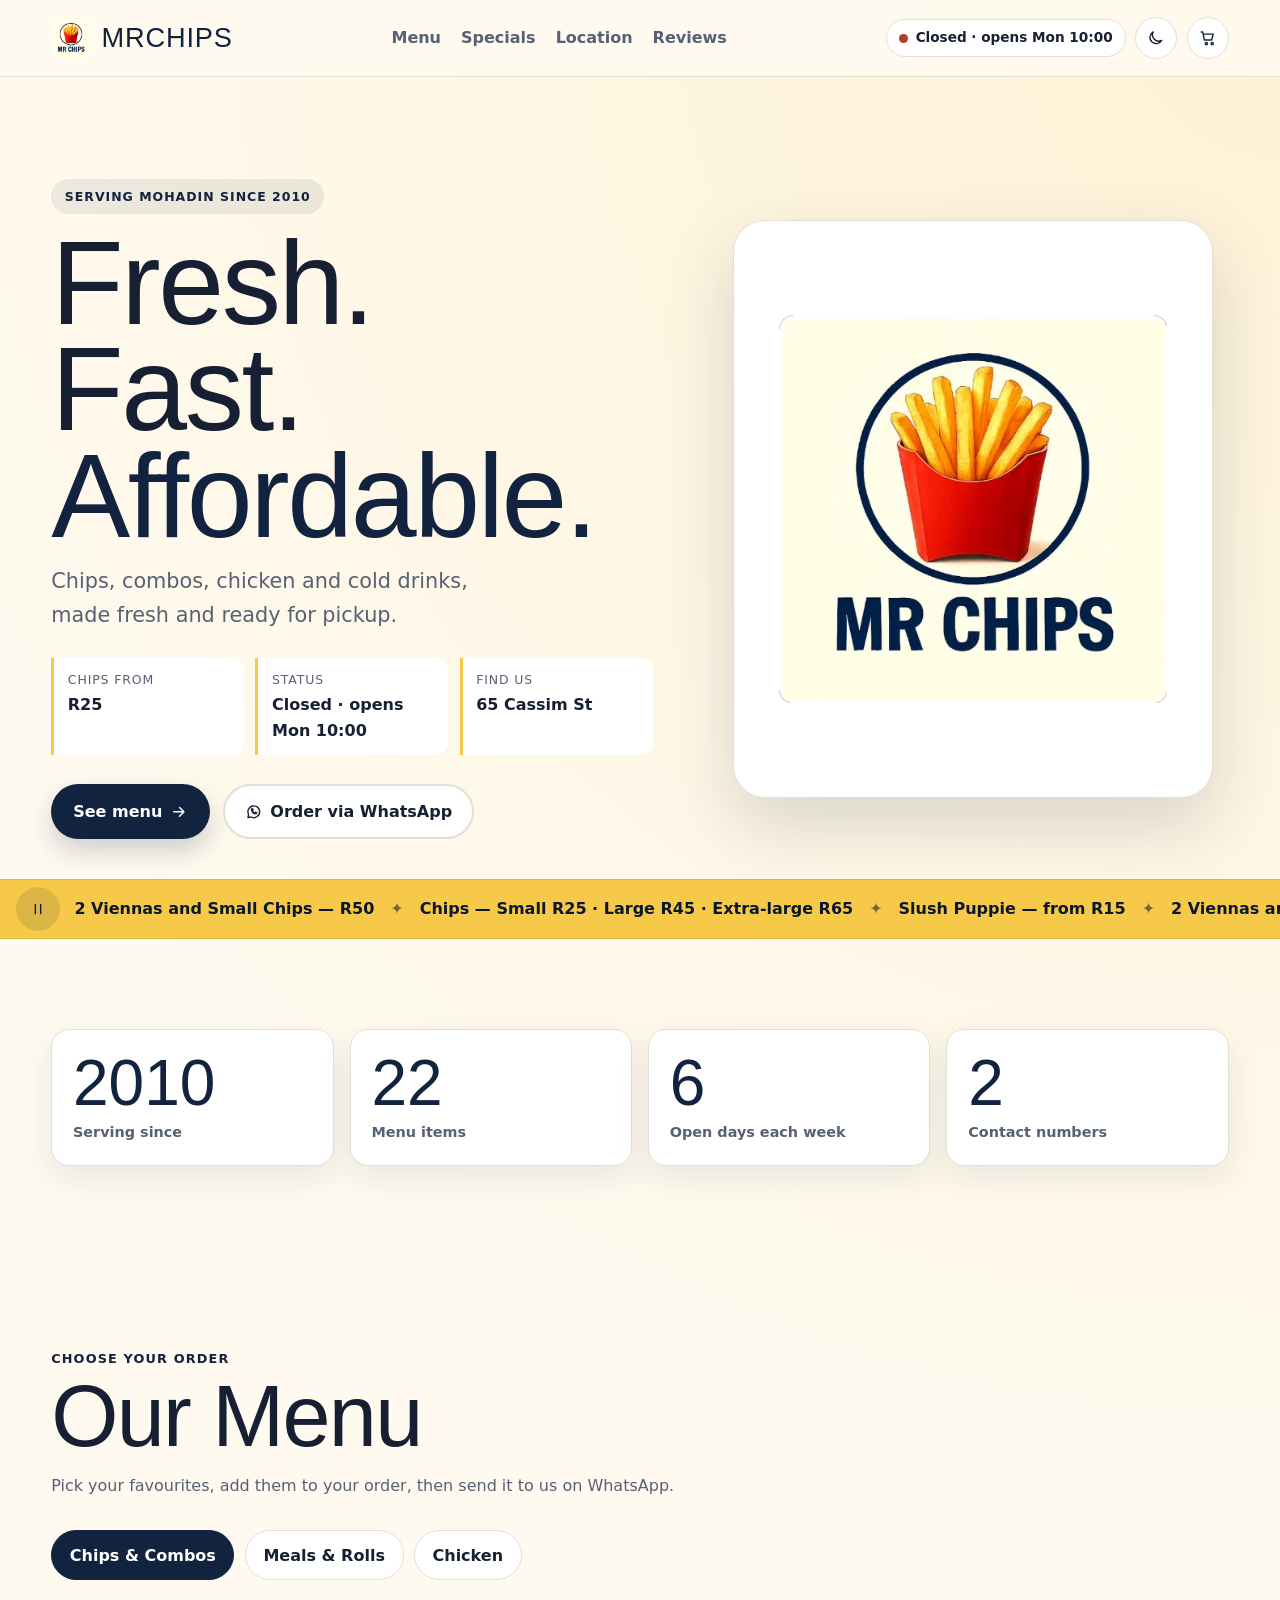
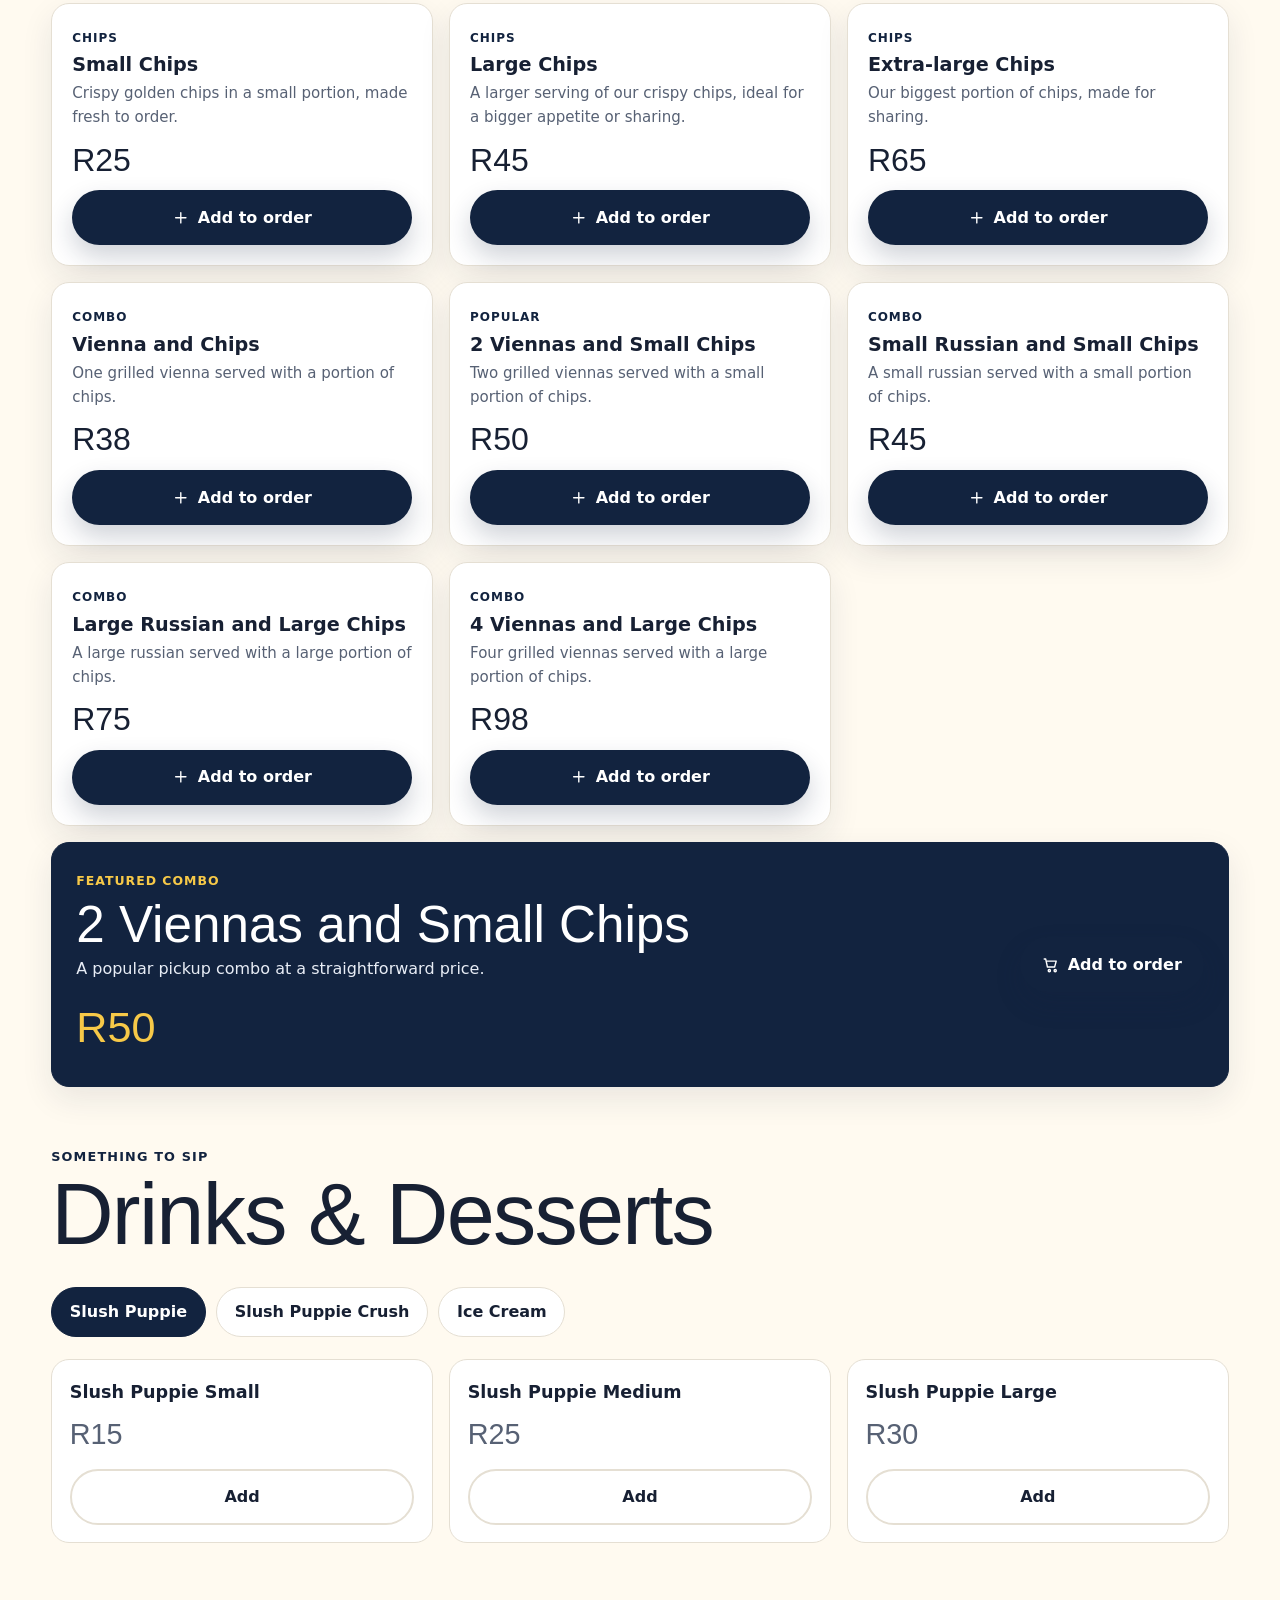
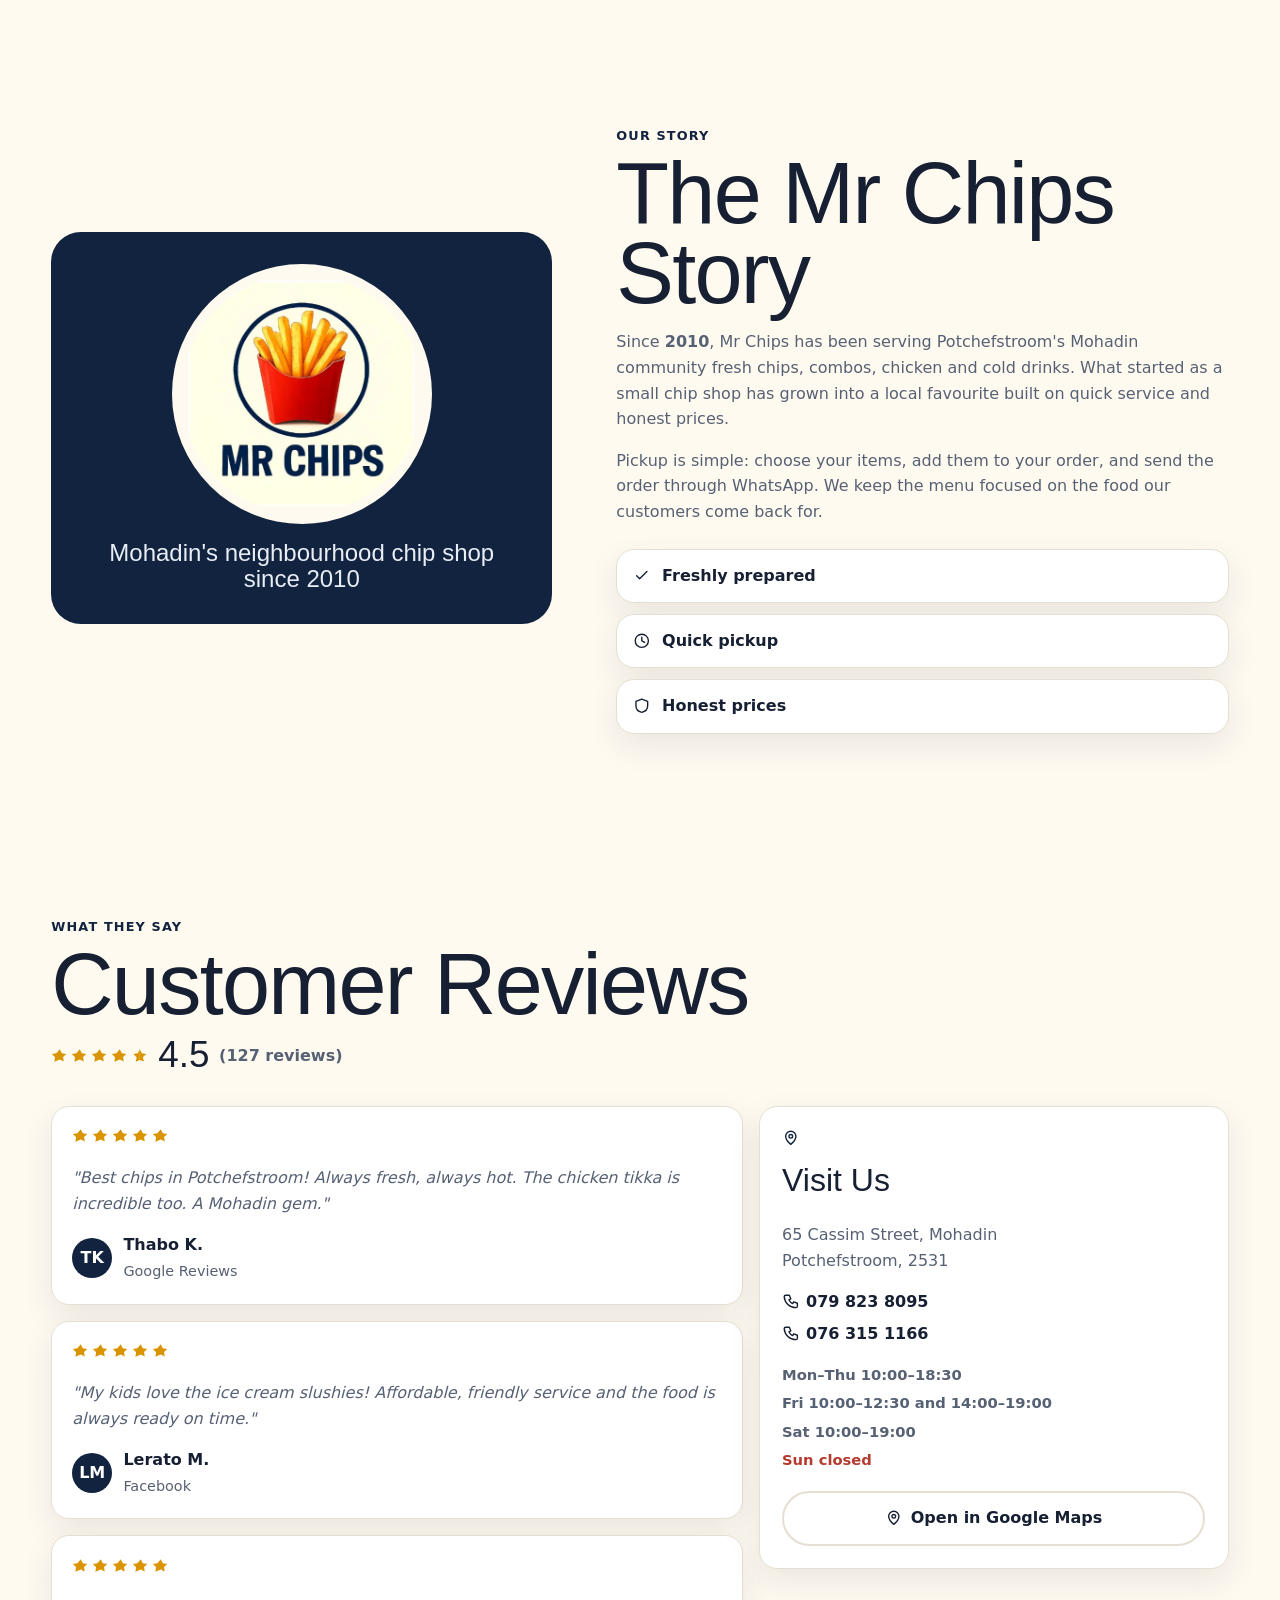
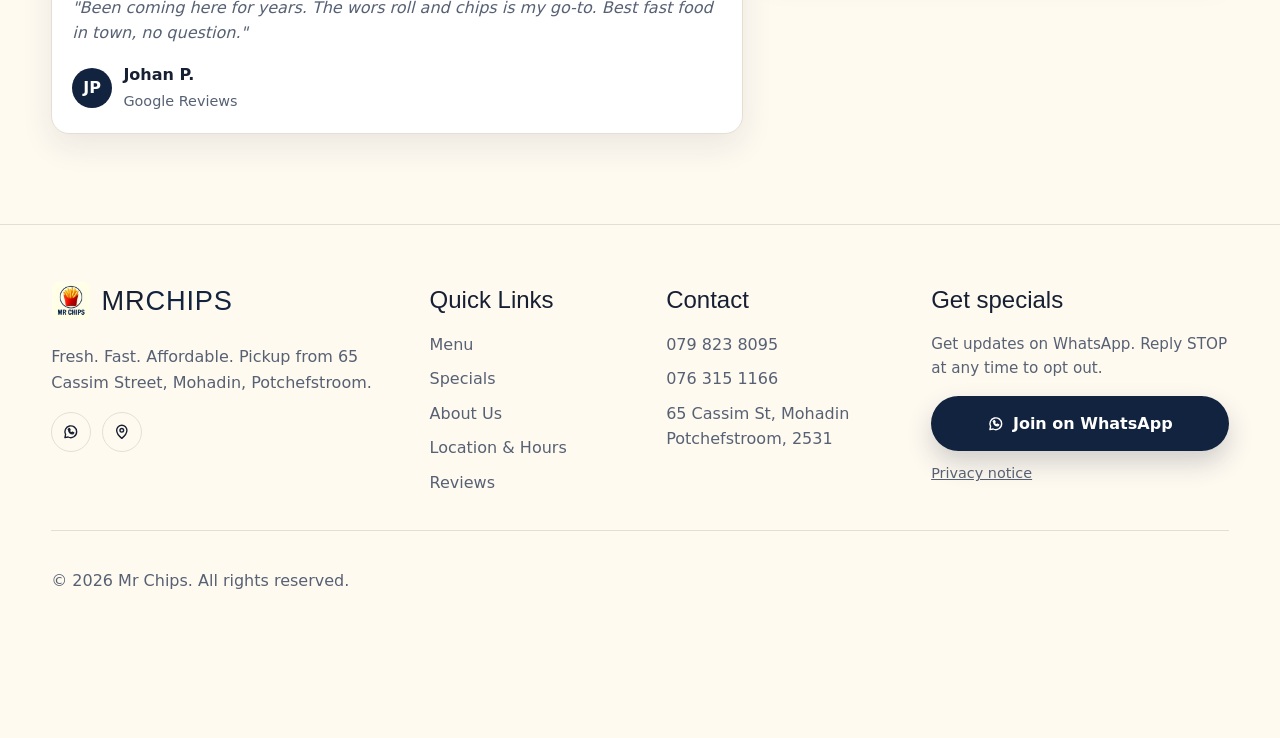
==== commit 4c6464e1: "Improve mobile UX, accessibility, and PWA icons" ====
--- a/index.html
+++ b/index.html
@@ -7,21 +7,25 @@
   <meta name="description" content="Mr Chips in Mohadin, Potchefstroom serves chips, combos, chicken and cold drinks. Pickup orders via WhatsApp from 65 Cassim Street.">
   <meta name="theme-color" id="metaTheme" content="#fffaf0">
   <link rel="canonical" href="https://logicwithluqman.github.io/MR_CHIPS_Website/">
+  <meta name="apple-mobile-web-app-capable" content="yes">
+  <meta name="apple-mobile-web-app-status-bar-style" content="default">
 
   <meta property="og:title" content="Mr Chips | Fresh. Fast. Affordable.">
   <meta property="og:description" content="Chips, combos, chicken and cold drinks in Mohadin, Potchefstroom. Order for pickup via WhatsApp.">
   <meta property="og:type" content="website">
   <meta property="og:url" content="https://logicwithluqman.github.io/MR_CHIPS_Website/">
   <meta property="og:locale" content="en_ZA">
-  <meta property="og:image" content="https://logicwithluqman.github.io/MR_CHIPS_Website/STK-20251014-WA0008.webp">
-  <meta property="og:image:width" content="512">
-  <meta property="og:image:height" content="512">
+  <meta property="og:image" content="https://logicwithluqman.github.io/MR_CHIPS_Website/og-image.png">
+  <meta property="og:image:width" content="1200">
+  <meta property="og:image:height" content="630">
   <meta name="twitter:card" content="summary_large_image">
   <meta name="twitter:title" content="Mr Chips | Fresh. Fast. Affordable.">
   <meta name="twitter:description" content="Chips, combos, chicken and cold drinks in Mohadin, Potchefstroom.">
-  <meta name="twitter:image" content="https://logicwithluqman.github.io/MR_CHIPS_Website/STK-20251014-WA0008.webp">
-
+  <meta name="twitter:image" content="https://logicwithluqman.github.io/MR_CHIPS_Website/og-image.png">
+
+  <link rel="icon" type="image/png" sizes="192x192" href="icon-192.png">
   <link rel="icon" type="image/webp" href="STK-20251014-WA0008.webp">
+  <link rel="apple-touch-icon" href="apple-touch-icon.png">
   <link rel="manifest" href="site.webmanifest">
   <link rel="stylesheet" href="style.css">
 
@@ -128,7 +132,7 @@
       <div class="nav__actions">
         <span class="nav__status" role="status" aria-live="polite">
           <span class="status-dot" id="statusDot"></span>
-          <span data-status-text>Checking...</span>
+          <span data-status-text>See hours</span>
         </span>
         <button class="icon-btn" id="themeToggle" type="button" aria-label="Switch to dark mode">
           <svg class="icon" aria-hidden="true"><use id="themeIconUse" href="#icon-moon"></use></svg>
@@ -159,7 +163,7 @@
               </li>
               <li>
                 <span class="hero__fact-label">Status</span>
-                <strong data-status-text>Checking...</strong>
+                <strong data-status-text>See hours</strong>
               </li>
               <li>
                 <span class="hero__fact-label">Find us</span>
@@ -255,7 +259,7 @@
             <button class="btn btn--primary btn--full menu-card__btn" type="button" data-add-id="vienna-and-chips" aria-label="Add Vienna and Chips to order"><svg class="icon" aria-hidden="true"><use href="#icon-plus"></use></svg> Add to order</button>
           </article>
           <article class="menu-card" data-menu-id="two-viennas-small-chips" data-category="chips_combos">
-            <div><span class="menu-card__category">Combo</span><h3 class="menu-card__name">2 Viennas and Small Chips</h3><p class="menu-card__desc">Two grilled viennas served with a small portion of chips.</p></div>
+            <div><span class="menu-card__category">Popular</span><h3 class="menu-card__name">2 Viennas and Small Chips</h3><p class="menu-card__desc">Two grilled viennas served with a small portion of chips.</p></div>
             <div class="menu-card__price">R50</div>
             <button class="btn btn--primary btn--full menu-card__btn" type="button" data-add-id="two-viennas-small-chips" aria-label="Add 2 Viennas and Small Chips to order"><svg class="icon" aria-hidden="true"><use href="#icon-plus"></use></svg> Add to order</button>
           </article>
@@ -425,7 +429,7 @@
               <p>65 Cassim Street, Mohadin<br>Potchefstroom, 2531</p>
               <div class="reviews__contact">
                 <a href="tel:+27798238095" class="reviews__phone"><svg class="icon" aria-hidden="true"><use href="#icon-phone"></use></svg> 079 823 8095</a>
-                <a href="tel:+27631511666" class="reviews__phone"><svg class="icon" aria-hidden="true"><use href="#icon-phone"></use></svg> 076 315 1166</a>
+                <a href="tel:+27763151166" class="reviews__phone"><svg class="icon" aria-hidden="true"><use href="#icon-phone"></use></svg> 076 315 1166</a>
               </div>
               <div class="reviews__hours">
                 <span>Mon–Thu 10:00–18:30</span>
@@ -474,7 +478,7 @@
           <h2>Contact</h2>
           <ul>
             <li><a href="tel:+27798238095">079 823 8095</a></li>
-            <li><a href="tel:+27631511666">076 315 1166</a></li>
+            <li><a href="tel:+27763151166">076 315 1166</a></li>
             <li><address>65 Cassim St, Mohadin<br>Potchefstroom, 2531</address></li>
           </ul>
         </div>
@@ -492,10 +496,6 @@
 
       <div class="footer__bottom">
         <p>&copy; <span id="year">2026</span> Mr Chips. All rights reserved.</p>
-        <button class="footer__order" id="footerOrderBtn" type="button">
-          <svg class="icon" aria-hidden="true"><use href="#icon-cart"></use></svg>
-          Review your order
-        </button>
       </div>
     </div>
   </footer>
@@ -545,7 +545,7 @@
   <div class="mobile-bar" id="mobileBar">
     <a href="#menu" class="mobile-bar__btn"><svg class="icon" aria-hidden="true"><use href="#icon-menu"></use></svg><span>Menu</span></a>
     <button class="mobile-bar__cta" id="mobileOrderBtn" type="button"><svg class="icon" aria-hidden="true"><use href="#icon-whatsapp"></use></svg><span>Order Now</span></button>
-    <button class="mobile-bar__btn" id="mobileCartBtn" type="button"><svg class="icon" aria-hidden="true"><use href="#icon-cart"></use></svg><span>Cart</span><span class="cart-badge mobile-cart-badge" id="mobileCartBadge" hidden>0</span></button>
+    <button class="mobile-bar__btn" id="mobileCartBtn" type="button"><svg class="icon" aria-hidden="true"><use href="#icon-cart"></use></svg><span id="mobileCartLabel">Cart</span><span class="cart-badge mobile-cart-badge" id="mobileCartBadge" hidden>0</span></button>
   </div>
 
   <div class="toast" id="toast" role="status" aria-live="polite" hidden></div>
--- a/style.css
+++ b/style.css
@@ -110,9 +110,9 @@
 .hero__img--logo { aspect-ratio: 1 / 1; object-fit: contain; }
 
 .specials-bar { overflow: hidden; background: var(--gold); color: var(--navy-dark); border-block: 1px solid rgba(18, 35, 63, 0.12); }
-.specials-bar__inner { width: max-content; max-width: none; display: flex; align-items: center; gap: 0.9rem; padding: 0.7rem 0; }
-.ticker-toggle { margin-left: 1rem; width: 28px; height: 28px; display: grid; place-items: center; border: 0; border-radius: 50%; background: rgba(18, 35, 63, 0.12); cursor: pointer; }
-.ticker-toggle .icon { width: 0.9rem; height: 0.9rem; }
+.specials-bar__inner { width: max-content; max-width: none; display: flex; align-items: center; gap: 0.9rem; padding: 0.45rem 0; }
+.ticker-toggle { margin-left: 1rem; width: 44px; height: 44px; display: grid; place-items: center; border: 0; border-radius: 50%; background: rgba(18, 35, 63, 0.12); cursor: pointer; flex: 0 0 auto; }
+.ticker-toggle .icon { width: 1rem; height: 1rem; }
 .specials-bar__track { display: flex; align-items: center; gap: 1rem; white-space: nowrap; font-weight: 800; animation: marquee 26s linear infinite; }
 .ticker-paused .specials-bar__track { animation-play-state: paused; }
 .specials-bar__sep { opacity: 0.55; }
@@ -144,7 +144,7 @@
 .menu-card__btn { margin-top: auto; }
 .portion-control { margin-top: 0.8rem; display: grid; gap: 0.3rem; }
 .portion-control label { font-size: 0.8rem; font-weight: 800; color: var(--muted); }
-.portion-control input { width: 88px; padding: 0.4rem 0.55rem; border: 1px solid var(--border); border-radius: 8px; background: var(--cream); color: var(--text); }
+.portion-control input { width: 96px; min-height: 44px; padding: 0.45rem 0.55rem; border: 1px solid var(--border); border-radius: 8px; background: var(--cream); color: var(--text); font-size: 16px; }
 .menu-card--promo { margin-top: 1rem; padding: 1.5rem; background: var(--navy); color: #fff; border-color: var(--navy); display: grid; grid-template-columns: 1fr auto; align-items: center; gap: 1.5rem; }
 html[data-theme="dark"] .menu-card--promo { background: #1c2f50; color: var(--text); }
 .menu-card__promo-badge { color: var(--gold); font-weight: 800; text-transform: uppercase; letter-spacing: 0.08em; font-size: 0.78rem; }
@@ -161,7 +161,7 @@
 
 .about__grid { display: grid; grid-template-columns: 0.9fr 1.1fr; gap: clamp(2rem, 5vw, 4rem); align-items: center; }
 .branded-visual { min-height: 380px; padding: 2rem; display: grid; place-items: center; align-content: center; gap: 1rem; border-radius: 30px; background: var(--navy); color: #fff; text-align: center; }
-.branded-visual img { width: min(260px, 70%); border-radius: 50%; background: var(--cream); padding: 0.6rem; }
+.branded-visual img { width: min(260px, 70%); height: auto; aspect-ratio: 1 / 1; object-fit: contain; border-radius: 50%; background: var(--cream); padding: 0.6rem; }
 .branded-visual p { color: #e8edf6; font-family: var(--display); font-size: 1.5rem; line-height: 1.1; margin: 0; }
 .about__values { display: grid; gap: 0.65rem; margin-top: 1.5rem; }
 .about__value { padding: 0.85rem 1rem; display: flex; align-items: center; gap: 0.7rem; font-weight: 800; }
@@ -199,7 +199,6 @@
 .footer__updates p { font-size: 0.95rem; margin-top: 0; }
 .footer__privacy { display: inline-block; margin-top: 0.7rem; color: var(--muted); font-size: 0.9rem; }
 .footer__bottom { margin-top: 2.2rem; padding-top: 1.3rem; border-top: 1px solid var(--border); display: flex; justify-content: space-between; gap: 1rem; flex-wrap: wrap; align-items: center; color: var(--muted); }
-.footer__order { display: inline-flex; align-items: center; gap: 0.5rem; border: 1px solid var(--border); background: var(--surface); border-radius: 999px; padding: 0.6rem 1rem; cursor: pointer; font-weight: 800; }
 
 .cart-overlay { position: fixed; inset: 0; z-index: 1100; background: rgba(5, 10, 20, 0.55); display: grid; justify-items: end; }
 .cart-panel { width: min(100%, 440px); height: 100%; border-radius: 0; display: grid; grid-template-rows: auto 1fr auto; }
@@ -277,6 +276,46 @@
 @media (prefers-reduced-motion: reduce) {
   html { scroll-behavior: auto; }
   *, *::before, *::after { animation-duration: 0.01ms !important; animation-iteration-count: 1 !important; transition-duration: 0.01ms !important; }
-  .specials-bar__track { animation: none; transform: none; }
+  /* Ticker keeps scrolling: it has a visible pause button (see #tickerToggle) */
+  .specials-bar__track { animation-duration: 26s !important; animation-iteration-count: infinite !important; }
   .btn:hover { transform: none; }
 }
+
+/* Mobile usability pass */
+.add-count { font-weight: 700; opacity: 0.85; white-space: nowrap; }
+@media (max-width: 720px) {
+  .stats__grid { grid-template-columns: repeat(2, minmax(0, 1fr)); gap: 0.6rem; }
+  .stats__card { padding: 0.9rem; }
+
+  .menu__tabs { position: sticky; top: 68px; z-index: 20; flex-wrap: nowrap; overflow-x: auto; gap: 0.5rem; margin: 0 -4vw 1rem; padding: 0.6rem 4vw; background: var(--cream); scrollbar-width: none; -webkit-overflow-scrolling: touch; }
+  .menu__tabs::-webkit-scrollbar, .drinks__tabs::-webkit-scrollbar { display: none; }
+  .drinks__tabs { flex-wrap: nowrap; overflow-x: auto; scrollbar-width: none; }
+  .menu__tab, .drinks__tab { flex: none; min-height: 44px; white-space: nowrap; }
+
+  .menu__grid, .drinks__content { gap: 0.6rem; }
+  .menu-card { display: grid; grid-template-columns: minmax(0, 1fr) auto; grid-template-rows: auto auto; align-items: center; gap: 0.35rem 0.8rem; padding: 0.9rem; }
+  .menu-card > div:first-child { grid-row: 1 / 3; }
+  .menu-card__category { display: none; }
+  .menu-card__name { font-size: 1.05rem; margin: 0 0 0.2rem; }
+  .menu-card__desc { font-size: 0.88rem; display: -webkit-box; -webkit-line-clamp: 2; -webkit-box-orient: vertical; overflow: hidden; }
+  .menu-card__price { font-size: 1.4rem; text-align: right; }
+  .menu-card__btn { width: auto; min-height: 44px; margin: 0; padding: 0.5rem 0.95rem; justify-self: end; }
+  #promoCard { display: flex; flex-direction: column; align-items: stretch; margin-top: 0.8rem; padding: 1rem; gap: 0.8rem; }
+  #promoCard > div:first-child { grid-row: auto; }
+  .menu-card--promo .btn { width: 100%; min-height: 44px; }
+  .menu-card__promo-title { font-size: 1.8rem; }
+  .menu-card__promo-current { font-size: 2rem; }
+
+  .drink-card { display: grid; grid-template-columns: minmax(0, 1fr) auto auto; align-items: center; gap: 0.6rem; padding: 0.8rem 0.9rem; }
+  .drink-card h3, .drink-card__price { margin: 0; }
+  .drink-card__price { font-size: 1.3rem; }
+  .drink-card .btn { width: auto; min-height: 44px; padding: 0.5rem 0.95rem; }
+
+  .cart-item__qty button { width: 44px; height: 44px; font-size: 1.2rem; }
+  .cart-panel input, .cart-panel select, .cart-panel textarea { font-size: 16px; min-height: 44px; }
+  .mobile-bar__btn span:not(.cart-badge) { font-size: 0.8rem; }
+}
+@media (max-width: 480px) {
+  .nav__status { display: none; }
+  .nav__inner { gap: 0.5rem; }
+}
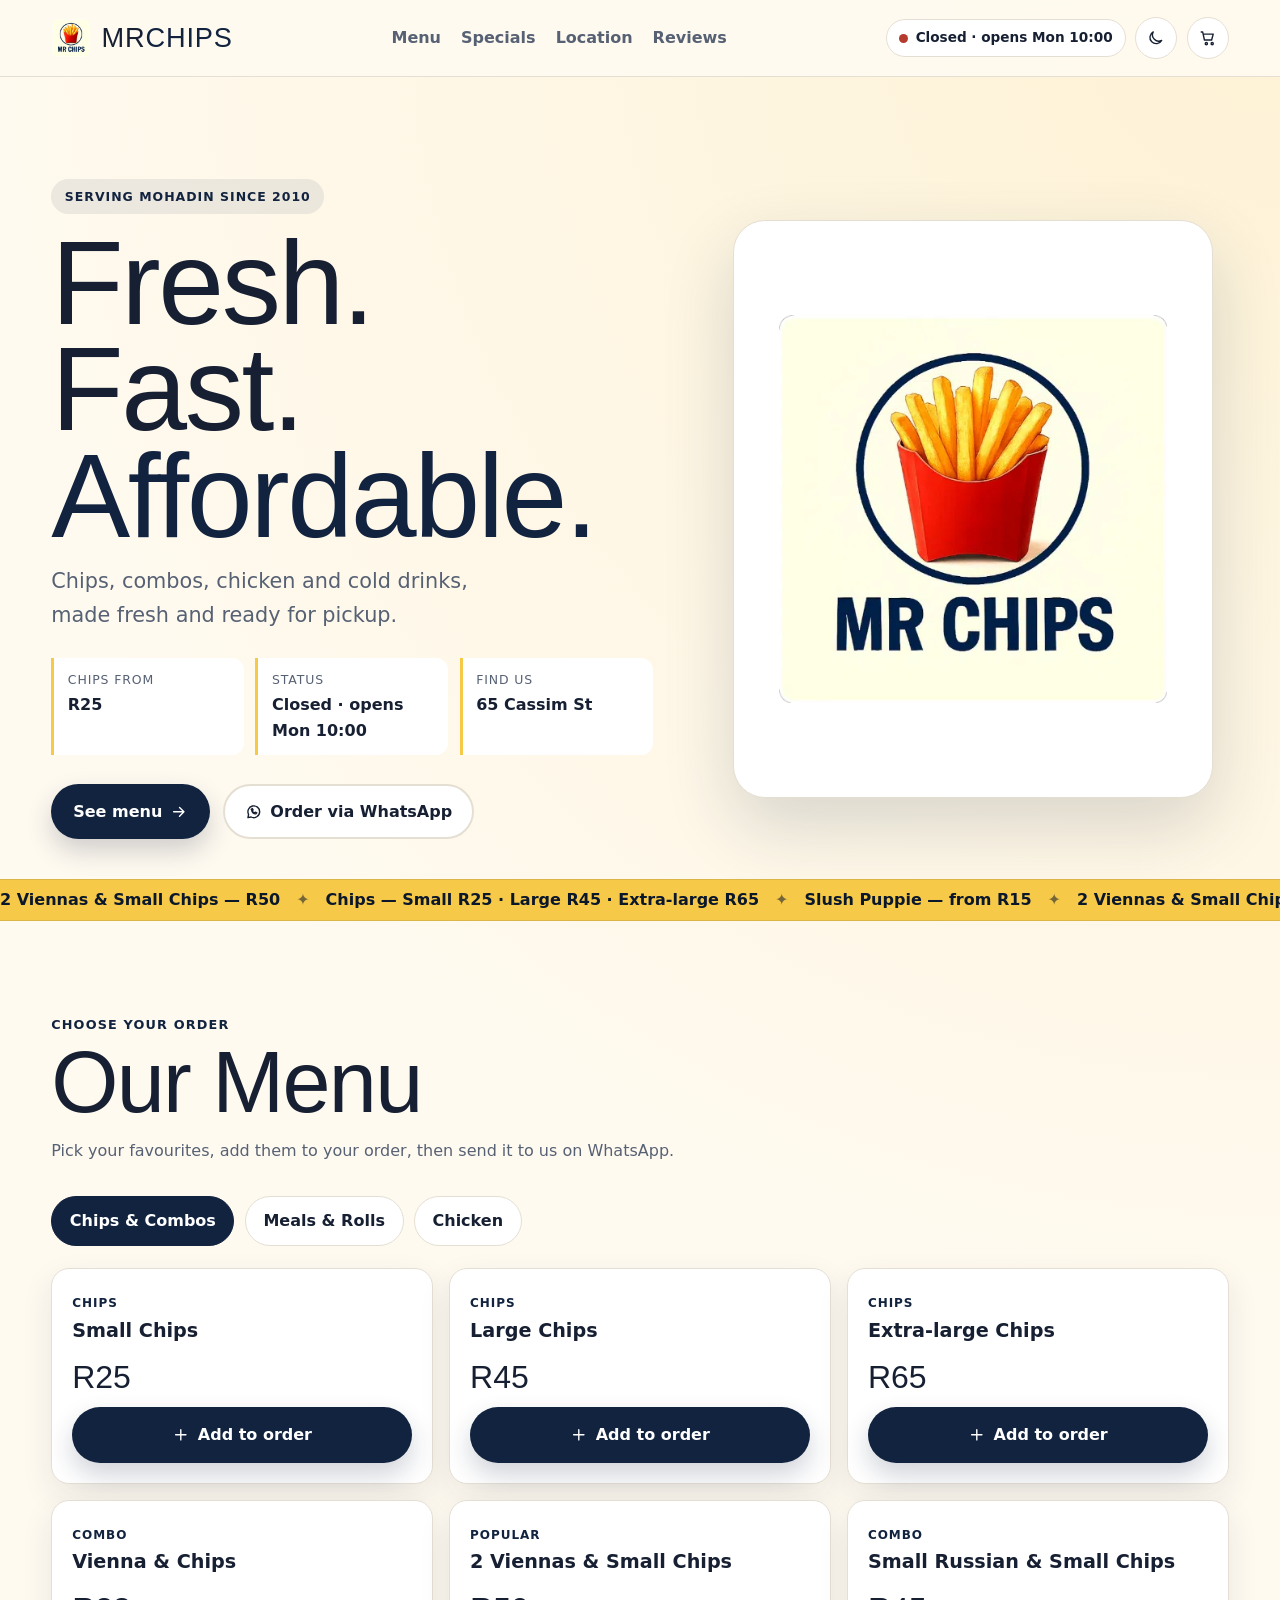
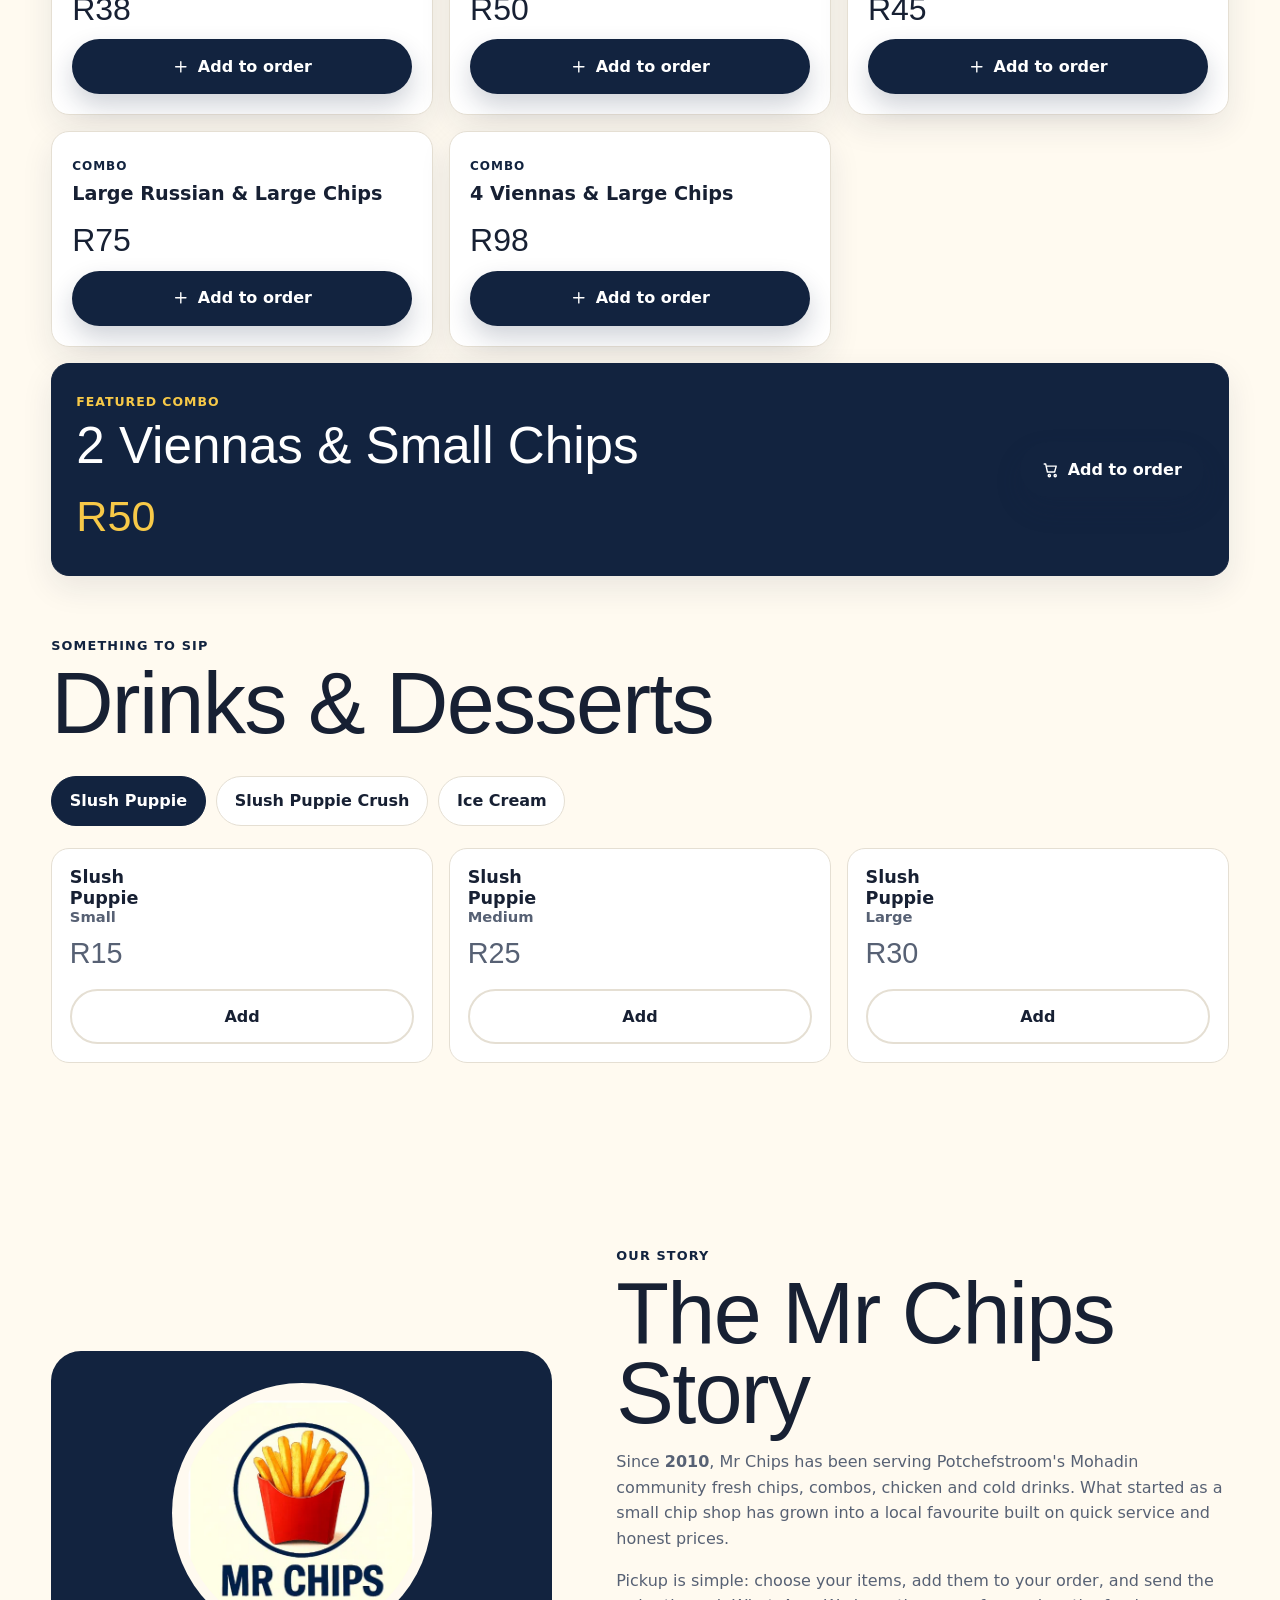
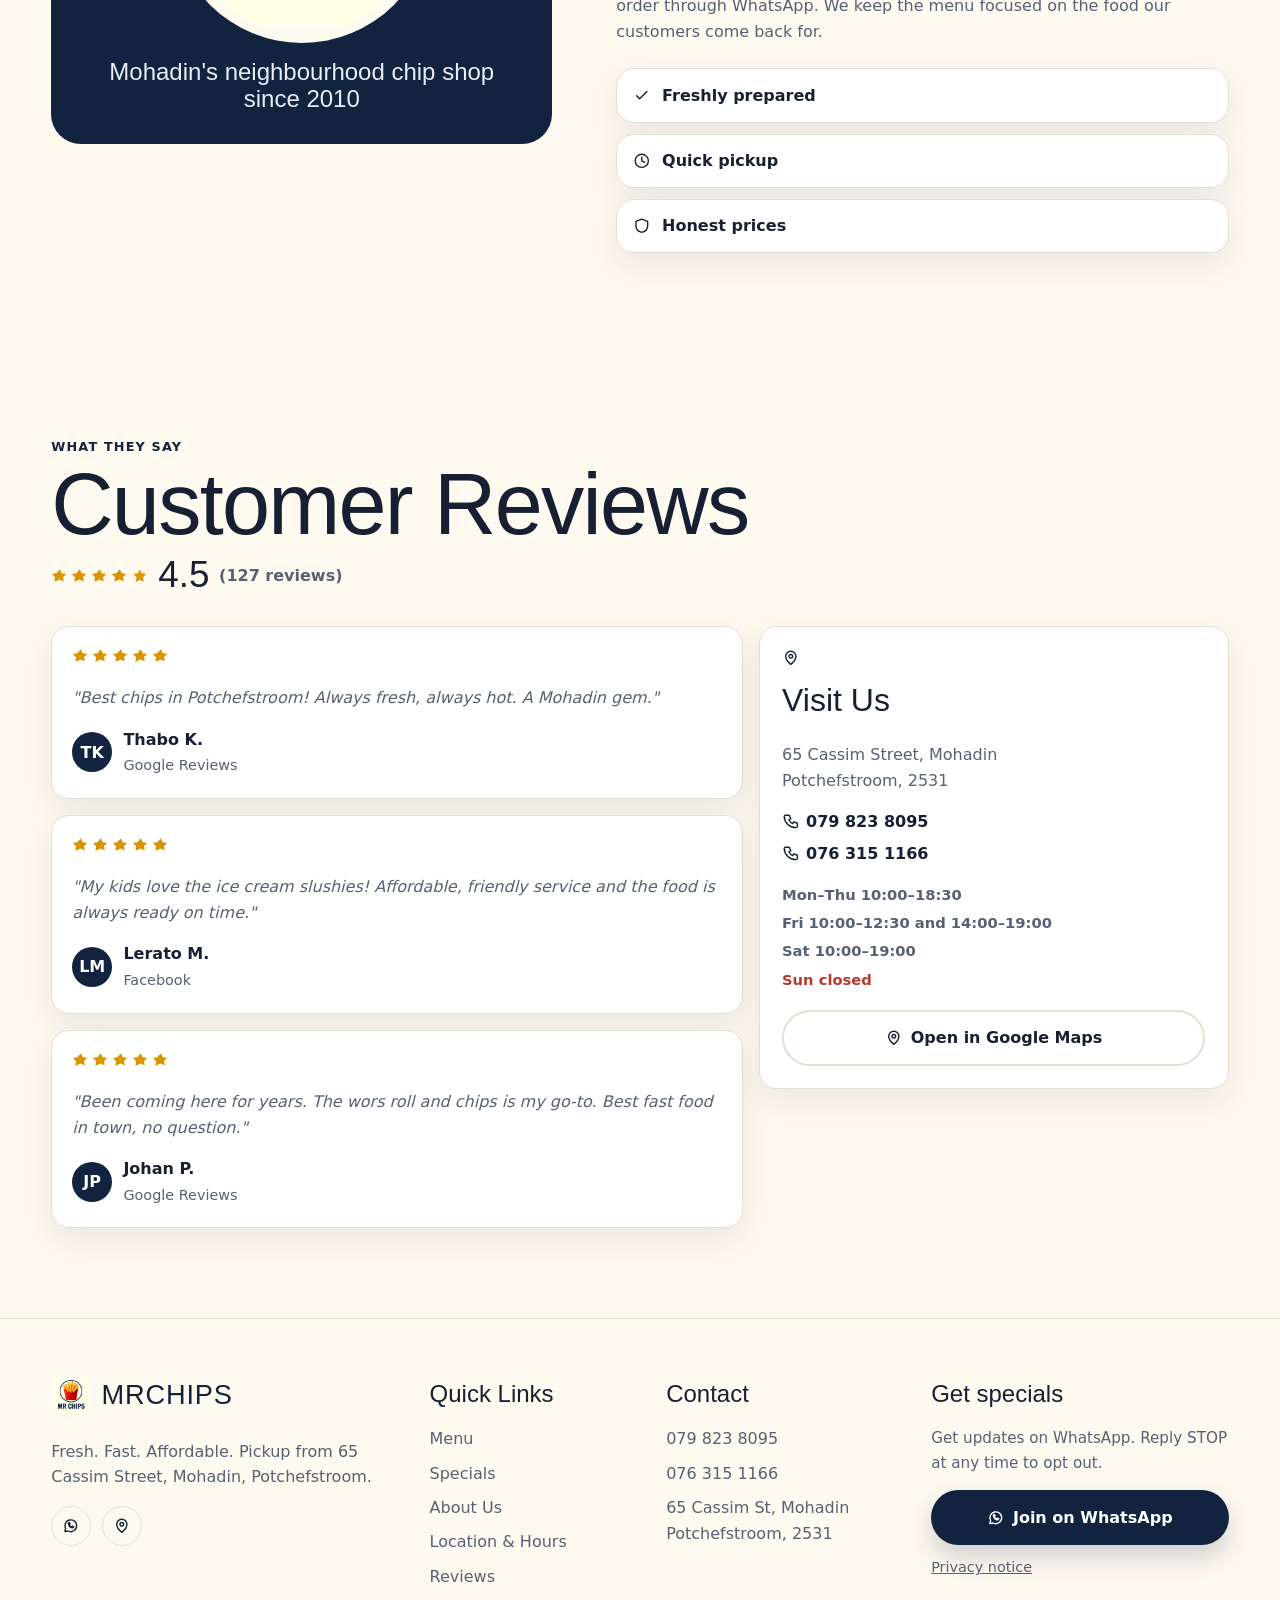
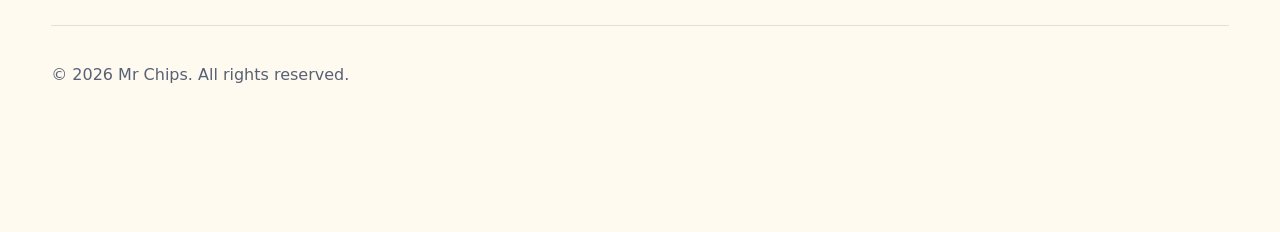
==== commit f2c5ebba: "Refine mobile UX: order flow, menu/tabs, promo, slush display" ====
--- a/index.html
+++ b/index.html
@@ -196,29 +196,18 @@
           <svg class="icon" aria-hidden="true"><use href="#icon-pause"></use></svg>
         </button>
         <div class="specials-bar__track">
-          <span class="specials-bar__item">2 Viennas and Small Chips — R50</span>
+          <span class="specials-bar__item">2 Viennas & Small Chips — R50</span>
           <span class="specials-bar__sep" aria-hidden="true">✦</span>
           <span class="specials-bar__item">Chips — Small R25 · Large R45 · Extra-large R65</span>
           <span class="specials-bar__sep" aria-hidden="true">✦</span>
           <span class="specials-bar__item">Slush Puppie — from R15</span>
           <span class="specials-bar__sep" aria-hidden="true">✦</span>
-          <span class="specials-bar__item" aria-hidden="true">2 Viennas and Small Chips — R50</span>
+          <span class="specials-bar__item" aria-hidden="true">2 Viennas & Small Chips — R50</span>
           <span class="specials-bar__sep" aria-hidden="true">✦</span>
           <span class="specials-bar__item" aria-hidden="true">Chips — Small R25 · Large R45 · Extra-large R65</span>
           <span class="specials-bar__sep" aria-hidden="true">✦</span>
           <span class="specials-bar__item" aria-hidden="true">Slush Puppie — from R15</span>
           <span class="specials-bar__sep" aria-hidden="true">✦</span>
-        </div>
-      </div>
-    </section>
-
-    <section class="stats section" id="stats" aria-label="Mr Chips at a glance">
-      <div class="container">
-        <div class="stats__grid">
-          <div class="stats__card reveal"><span class="stats__number">2010</span><span class="stats__label">Serving since</span></div>
-          <div class="stats__card reveal"><span class="stats__number">22</span><span class="stats__label">Menu items</span></div>
-          <div class="stats__card reveal"><span class="stats__number">6</span><span class="stats__label">Open days each week</span></div>
-          <div class="stats__card reveal"><span class="stats__number">2</span><span class="stats__label">Contact numbers</span></div>
         </div>
       </div>
     </section>
@@ -239,91 +228,80 @@
 
         <div class="menu__grid" id="menuPanel" role="tabpanel" aria-labelledby="tab-chips-combos">
           <article class="menu-card" data-menu-id="small-chips" data-category="chips_combos">
-            <div><span class="menu-card__category">Chips</span><h3 class="menu-card__name">Small Chips</h3><p class="menu-card__desc">Crispy golden chips in a small portion, made fresh to order.</p></div>
+            <div><span class="menu-card__category">Chips</span><h3 class="menu-card__name">Small Chips</h3></div>
             <div class="menu-card__price">R25</div>
             <button class="btn btn--primary btn--full menu-card__btn" type="button" data-add-id="small-chips" aria-label="Add Small Chips to order"><svg class="icon" aria-hidden="true"><use href="#icon-plus"></use></svg> Add to order</button>
           </article>
           <article class="menu-card" data-menu-id="large-chips" data-category="chips_combos">
-            <div><span class="menu-card__category">Chips</span><h3 class="menu-card__name">Large Chips</h3><p class="menu-card__desc">A larger serving of our crispy chips, ideal for a bigger appetite or sharing.</p></div>
+            <div><span class="menu-card__category">Chips</span><h3 class="menu-card__name">Large Chips</h3></div>
             <div class="menu-card__price">R45</div>
             <button class="btn btn--primary btn--full menu-card__btn" type="button" data-add-id="large-chips" aria-label="Add Large Chips to order"><svg class="icon" aria-hidden="true"><use href="#icon-plus"></use></svg> Add to order</button>
           </article>
           <article class="menu-card" data-menu-id="extra-large-chips" data-category="chips_combos">
-            <div><span class="menu-card__category">Chips</span><h3 class="menu-card__name">Extra-large Chips</h3><p class="menu-card__desc">Our biggest portion of chips, made for sharing.</p></div>
+            <div><span class="menu-card__category">Chips</span><h3 class="menu-card__name">Extra-large Chips</h3></div>
             <div class="menu-card__price">R65</div>
             <button class="btn btn--primary btn--full menu-card__btn" type="button" data-add-id="extra-large-chips" aria-label="Add Extra-large Chips to order"><svg class="icon" aria-hidden="true"><use href="#icon-plus"></use></svg> Add to order</button>
           </article>
           <article class="menu-card" data-menu-id="vienna-and-chips" data-category="chips_combos">
-            <div><span class="menu-card__category">Combo</span><h3 class="menu-card__name">Vienna and Chips</h3><p class="menu-card__desc">One grilled vienna served with a portion of chips.</p></div>
+            <div><span class="menu-card__category">Combo</span><h3 class="menu-card__name">Vienna & Chips</h3></div>
             <div class="menu-card__price">R38</div>
-            <button class="btn btn--primary btn--full menu-card__btn" type="button" data-add-id="vienna-and-chips" aria-label="Add Vienna and Chips to order"><svg class="icon" aria-hidden="true"><use href="#icon-plus"></use></svg> Add to order</button>
+            <button class="btn btn--primary btn--full menu-card__btn" type="button" data-add-id="vienna-and-chips" aria-label="Add Vienna & Chips to order"><svg class="icon" aria-hidden="true"><use href="#icon-plus"></use></svg> Add to order</button>
           </article>
           <article class="menu-card" data-menu-id="two-viennas-small-chips" data-category="chips_combos">
-            <div><span class="menu-card__category">Popular</span><h3 class="menu-card__name">2 Viennas and Small Chips</h3><p class="menu-card__desc">Two grilled viennas served with a small portion of chips.</p></div>
+            <div><span class="menu-card__category">Popular</span><h3 class="menu-card__name">2 Viennas & Small Chips</h3></div>
             <div class="menu-card__price">R50</div>
-            <button class="btn btn--primary btn--full menu-card__btn" type="button" data-add-id="two-viennas-small-chips" aria-label="Add 2 Viennas and Small Chips to order"><svg class="icon" aria-hidden="true"><use href="#icon-plus"></use></svg> Add to order</button>
+            <button class="btn btn--primary btn--full menu-card__btn" type="button" data-add-id="two-viennas-small-chips" aria-label="Add 2 Viennas & Small Chips to order"><svg class="icon" aria-hidden="true"><use href="#icon-plus"></use></svg> Add to order</button>
           </article>
           <article class="menu-card" data-menu-id="small-russian-small-chips" data-category="chips_combos">
-            <div><span class="menu-card__category">Combo</span><h3 class="menu-card__name">Small Russian and Small Chips</h3><p class="menu-card__desc">A small russian served with a small portion of chips.</p></div>
+            <div><span class="menu-card__category">Combo</span><h3 class="menu-card__name">Small Russian & Small Chips</h3></div>
             <div class="menu-card__price">R45</div>
-            <button class="btn btn--primary btn--full menu-card__btn" type="button" data-add-id="small-russian-small-chips" aria-label="Add Small Russian and Small Chips to order"><svg class="icon" aria-hidden="true"><use href="#icon-plus"></use></svg> Add to order</button>
+            <button class="btn btn--primary btn--full menu-card__btn" type="button" data-add-id="small-russian-small-chips" aria-label="Add Small Russian & Small Chips to order"><svg class="icon" aria-hidden="true"><use href="#icon-plus"></use></svg> Add to order</button>
           </article>
           <article class="menu-card" data-menu-id="large-russian-large-chips" data-category="chips_combos">
-            <div><span class="menu-card__category">Combo</span><h3 class="menu-card__name">Large Russian and Large Chips</h3><p class="menu-card__desc">A large russian served with a large portion of chips.</p></div>
+            <div><span class="menu-card__category">Combo</span><h3 class="menu-card__name">Large Russian & Large Chips</h3></div>
             <div class="menu-card__price">R75</div>
-            <button class="btn btn--primary btn--full menu-card__btn" type="button" data-add-id="large-russian-large-chips" aria-label="Add Large Russian and Large Chips to order"><svg class="icon" aria-hidden="true"><use href="#icon-plus"></use></svg> Add to order</button>
+            <button class="btn btn--primary btn--full menu-card__btn" type="button" data-add-id="large-russian-large-chips" aria-label="Add Large Russian & Large Chips to order"><svg class="icon" aria-hidden="true"><use href="#icon-plus"></use></svg> Add to order</button>
           </article>
           <article class="menu-card" data-menu-id="four-viennas-large-chips" data-category="chips_combos">
-            <div><span class="menu-card__category">Combo</span><h3 class="menu-card__name">4 Viennas and Large Chips</h3><p class="menu-card__desc">Four grilled viennas served with a large portion of chips.</p></div>
+            <div><span class="menu-card__category">Combo</span><h3 class="menu-card__name">4 Viennas & Large Chips</h3></div>
             <div class="menu-card__price">R98</div>
-            <button class="btn btn--primary btn--full menu-card__btn" type="button" data-add-id="four-viennas-large-chips" aria-label="Add 4 Viennas and Large Chips to order"><svg class="icon" aria-hidden="true"><use href="#icon-plus"></use></svg> Add to order</button>
+            <button class="btn btn--primary btn--full menu-card__btn" type="button" data-add-id="four-viennas-large-chips" aria-label="Add 4 Viennas & Large Chips to order"><svg class="icon" aria-hidden="true"><use href="#icon-plus"></use></svg> Add to order</button>
           </article>
 
           <article class="menu-card" data-menu-id="hot-dog-special" data-category="meals_rolls" hidden>
-            <div><span class="menu-card__category">Roll</span><h3 class="menu-card__name">Hot Dog Special</h3><p class="menu-card__desc">Hot dog served in a soft roll.</p></div>
+            <div><span class="menu-card__category">Roll</span><h3 class="menu-card__name">Hot Dog Special</h3></div>
             <div class="menu-card__price">R35</div>
             <button class="btn btn--primary btn--full menu-card__btn" type="button" data-add-id="hot-dog-special" aria-label="Add Hot Dog Special to order"><svg class="icon" aria-hidden="true"><use href="#icon-plus"></use></svg> Add to order</button>
           </article>
           <article class="menu-card" data-menu-id="russian-roll-special" data-category="meals_rolls" hidden>
-            <div><span class="menu-card__category">Roll</span><h3 class="menu-card__name">Russian Roll Special</h3><p class="menu-card__desc">Russian sausage served in a soft roll.</p></div>
+            <div><span class="menu-card__category">Roll</span><h3 class="menu-card__name">Russian Roll Special</h3></div>
             <div class="menu-card__price">R40</div>
             <button class="btn btn--primary btn--full menu-card__btn" type="button" data-add-id="russian-roll-special" aria-label="Add Russian Roll Special to order"><svg class="icon" aria-hidden="true"><use href="#icon-plus"></use></svg> Add to order</button>
           </article>
           <article class="menu-card" data-menu-id="tbone-steak-chips" data-category="meals_rolls" hidden>
-            <div><span class="menu-card__category">Meal</span><h3 class="menu-card__name">T-bone Steak and Chips</h3><p class="menu-card__desc">T-bone steak served with a portion of chips.</p></div>
+            <div><span class="menu-card__category">Meal</span><h3 class="menu-card__name">T-bone Steak & Chips</h3></div>
             <div class="menu-card__price">R95</div>
-            <button class="btn btn--primary btn--full menu-card__btn" type="button" data-add-id="tbone-steak-chips" aria-label="Add T-bone Steak and Chips to order"><svg class="icon" aria-hidden="true"><use href="#icon-plus"></use></svg> Add to order</button>
+            <button class="btn btn--primary btn--full menu-card__btn" type="button" data-add-id="tbone-steak-chips" aria-label="Add T-bone Steak & Chips to order"><svg class="icon" aria-hidden="true"><use href="#icon-plus"></use></svg> Add to order</button>
           </article>
           <article class="menu-card" data-menu-id="quarter-chicken-chips" data-category="chicken" hidden>
-            <div><span class="menu-card__category">Chicken</span><h3 class="menu-card__name">Quarter Chicken &amp; Chips</h3><p class="menu-card__desc">Quarter chicken served with a portion of chips.</p></div>
+            <div><span class="menu-card__category">Chicken</span><h3 class="menu-card__name">Quarter Chicken &amp; Chips</h3></div>
             <div class="menu-card__price">R60</div>
             <button class="btn btn--primary btn--full menu-card__btn" type="button" data-add-id="quarter-chicken-chips" aria-label="Add Quarter Chicken and Chips to order"><svg class="icon" aria-hidden="true"><use href="#icon-plus"></use></svg> Add to order</button>
           </article>
           <article class="menu-card" data-menu-id="half-chicken-chips" data-category="chicken" hidden>
-            <div><span class="menu-card__category">Chicken</span><h3 class="menu-card__name">Half Chicken &amp; Chips</h3><p class="menu-card__desc">Half chicken served with a generous portion of chips.</p></div>
+            <div><span class="menu-card__category">Chicken</span><h3 class="menu-card__name">Half Chicken &amp; Chips</h3></div>
             <div class="menu-card__price">R90</div>
             <button class="btn btn--primary btn--full menu-card__btn" type="button" data-add-id="half-chicken-chips" aria-label="Add Half Chicken and Chips to order"><svg class="icon" aria-hidden="true"><use href="#icon-plus"></use></svg> Add to order</button>
-          </article>
-          <article class="menu-card" data-menu-id="chicken-tikka" data-category="chicken" hidden>
-            <div><span class="menu-card__category">Chicken</span><h3 class="menu-card__name">Chicken Tikka</h3><p class="menu-card__desc">Spiced chicken tikka sold per 100g. Suggested portion: 200g.</p>
-              <div class="portion-control">
-                <label for="tikkaPortions">Portions (100g each)</label>
-                <input id="tikkaPortions" type="number" min="1" max="20" step="1" value="2" inputmode="numeric">
-              </div>
-            </div>
-            <div class="menu-card__price">R20 /100g</div>
-            <button class="btn btn--primary btn--full menu-card__btn" type="button" data-add-id="chicken-tikka" data-portion-input="tikkaPortions" aria-label="Add Chicken Tikka to order"><svg class="icon" aria-hidden="true"><use href="#icon-plus"></use></svg> Add to order</button>
           </article>
         </div>
 
         <article class="menu-card menu-card--promo reveal" id="promoCard">
           <div class="menu-card__promo-content">
             <span class="menu-card__promo-badge">Featured combo</span>
-            <h3 class="menu-card__promo-title">2 Viennas and Small Chips</h3>
-            <p class="menu-card__promo-desc">A popular pickup combo at a straightforward price.</p>
+            <h3 class="menu-card__promo-title">2 Viennas & Small Chips</h3>
             <div class="menu-card__promo-price"><span class="menu-card__promo-current">R50</span></div>
           </div>
-          <button class="btn btn--primary btn--full" type="button" data-add-id="two-viennas-small-chips" aria-label="Add 2 Viennas and Small Chips to order">
+          <button class="btn btn--primary btn--full" type="button" data-add-id="two-viennas-small-chips" aria-label="Add 2 Viennas & Small Chips to order">
             <svg class="icon" aria-hidden="true"><use href="#icon-cart"></use></svg>
             Add to order
           </button>
@@ -342,12 +320,12 @@
           </div>
 
           <div class="drinks__content" id="drinksPanel" role="tabpanel" aria-labelledby="tab-slush">
-            <article class="drink-card" data-drink-id="slush-puppie-small" data-category="slush"><h3>Slush Puppie Small</h3><p class="drink-card__price">R15</p><button class="btn btn--outline btn--full" type="button" data-add-id="slush-puppie-small" aria-label="Add Slush Puppie Small to order">Add</button></article>
-            <article class="drink-card" data-drink-id="slush-puppie-medium" data-category="slush"><h3>Slush Puppie Medium</h3><p class="drink-card__price">R25</p><button class="btn btn--outline btn--full" type="button" data-add-id="slush-puppie-medium" aria-label="Add Slush Puppie Medium to order">Add</button></article>
-            <article class="drink-card" data-drink-id="slush-puppie-large" data-category="slush"><h3>Slush Puppie Large</h3><p class="drink-card__price">R30</p><button class="btn btn--outline btn--full" type="button" data-add-id="slush-puppie-large" aria-label="Add Slush Puppie Large to order">Add</button></article>
-            <article class="drink-card" data-drink-id="slush-puppie-crush-small" data-category="slush_crush" hidden><h3>Slush Puppie Crush Small</h3><p class="drink-card__price">R25</p><button class="btn btn--outline btn--full" type="button" data-add-id="slush-puppie-crush-small" aria-label="Add Slush Puppie Crush Small to order">Add</button></article>
-            <article class="drink-card" data-drink-id="slush-puppie-crush-medium" data-category="slush_crush" hidden><h3>Slush Puppie Crush Medium</h3><p class="drink-card__price">R35</p><button class="btn btn--outline btn--full" type="button" data-add-id="slush-puppie-crush-medium" aria-label="Add Slush Puppie Crush Medium to order">Add</button></article>
-            <article class="drink-card" data-drink-id="slush-puppie-crush-large" data-category="slush_crush" hidden><h3>Slush Puppie Crush Large</h3><p class="drink-card__price">R45</p><button class="btn btn--outline btn--full" type="button" data-add-id="slush-puppie-crush-large" aria-label="Add Slush Puppie Crush Large to order">Add</button></article>
+            <article class="drink-card" data-drink-id="slush-puppie-small" data-category="slush"><h3 class="drink-card__name" aria-label="Slush Puppie Small"><span class="drink-card__line">Slush</span><span class="drink-card__line">Puppie</span><span class="drink-card__line drink-card__size">Small</span></h3><p class="drink-card__price">R15</p><button class="btn btn--outline btn--full" type="button" data-add-id="slush-puppie-small" aria-label="Add Slush Puppie Small to order">Add</button></article>
+            <article class="drink-card" data-drink-id="slush-puppie-medium" data-category="slush"><h3 class="drink-card__name" aria-label="Slush Puppie Medium"><span class="drink-card__line">Slush</span><span class="drink-card__line">Puppie</span><span class="drink-card__line drink-card__size">Medium</span></h3><p class="drink-card__price">R25</p><button class="btn btn--outline btn--full" type="button" data-add-id="slush-puppie-medium" aria-label="Add Slush Puppie Medium to order">Add</button></article>
+            <article class="drink-card" data-drink-id="slush-puppie-large" data-category="slush"><h3 class="drink-card__name" aria-label="Slush Puppie Large"><span class="drink-card__line">Slush</span><span class="drink-card__line">Puppie</span><span class="drink-card__line drink-card__size">Large</span></h3><p class="drink-card__price">R30</p><button class="btn btn--outline btn--full" type="button" data-add-id="slush-puppie-large" aria-label="Add Slush Puppie Large to order">Add</button></article>
+            <article class="drink-card" data-drink-id="slush-puppie-crush-small" data-category="slush_crush" hidden><h3 class="drink-card__name" aria-label="Slush Puppie Crush Small"><span class="drink-card__line">Slush</span><span class="drink-card__line">Puppie Crush</span><span class="drink-card__line drink-card__size">Small</span></h3><p class="drink-card__price">R25</p><button class="btn btn--outline btn--full" type="button" data-add-id="slush-puppie-crush-small" aria-label="Add Slush Puppie Crush Small to order">Add</button></article>
+            <article class="drink-card" data-drink-id="slush-puppie-crush-medium" data-category="slush_crush" hidden><h3 class="drink-card__name" aria-label="Slush Puppie Crush Medium"><span class="drink-card__line">Slush</span><span class="drink-card__line">Puppie Crush</span><span class="drink-card__line drink-card__size">Medium</span></h3><p class="drink-card__price">R35</p><button class="btn btn--outline btn--full" type="button" data-add-id="slush-puppie-crush-medium" aria-label="Add Slush Puppie Crush Medium to order">Add</button></article>
+            <article class="drink-card" data-drink-id="slush-puppie-crush-large" data-category="slush_crush" hidden><h3 class="drink-card__name" aria-label="Slush Puppie Crush Large"><span class="drink-card__line">Slush</span><span class="drink-card__line">Puppie Crush</span><span class="drink-card__line drink-card__size">Large</span></h3><p class="drink-card__price">R45</p><button class="btn btn--outline btn--full" type="button" data-add-id="slush-puppie-crush-large" aria-label="Add Slush Puppie Crush Large to order">Add</button></article>
             <article class="drink-card" data-drink-id="ice-cream-cone" data-category="icecream" hidden><h3>Ice Cream Cone</h3><p class="drink-card__price">R10</p><button class="btn btn--outline btn--full" type="button" data-add-id="ice-cream-cone" aria-label="Add Ice Cream Cone to order">Add</button></article>
             <article class="drink-card" data-drink-id="ice-cream-cup" data-category="icecream" hidden><h3>Ice Cream Cup</h3><p class="drink-card__price">R15</p><button class="btn btn--outline btn--full" type="button" data-add-id="ice-cream-cup" aria-label="Add Ice Cream Cup to order">Add</button></article>
           </div>
@@ -403,7 +381,7 @@
               <div class="review-card__stars" aria-label="5 out of 5 stars">
                 <svg class="icon icon--star" aria-hidden="true"><use href="#icon-star"></use></svg><svg class="icon icon--star" aria-hidden="true"><use href="#icon-star"></use></svg><svg class="icon icon--star" aria-hidden="true"><use href="#icon-star"></use></svg><svg class="icon icon--star" aria-hidden="true"><use href="#icon-star"></use></svg><svg class="icon icon--star" aria-hidden="true"><use href="#icon-star"></use></svg>
               </div>
-              <p class="review-card__text">"Best chips in Potchefstroom! Always fresh, always hot. The chicken tikka is incredible too. A Mohadin gem."</p>
+              <p class="review-card__text">"Best chips in Potchefstroom! Always fresh, always hot. A Mohadin gem."</p>
               <div class="review-card__author"><span class="review-card__avatar">TK</span><span><strong class="review-card__name">Thabo K.</strong><span class="review-card__source">Google Reviews</span></span></div>
             </article>
             <article class="review-card">
--- a/style.css
+++ b/style.css
@@ -109,21 +109,17 @@
 .hero__img--main { width: 100%; margin: 0 auto; border-radius: 24px; }
 .hero__img--logo { aspect-ratio: 1 / 1; object-fit: contain; }
 
-.specials-bar { overflow: hidden; background: var(--gold); color: var(--navy-dark); border-block: 1px solid rgba(18, 35, 63, 0.12); }
+.specials-bar { position: relative; overflow: hidden; background: var(--gold); color: var(--navy-dark); border-block: 1px solid rgba(18, 35, 63, 0.12); }
 .specials-bar__inner { width: max-content; max-width: none; display: flex; align-items: center; gap: 0.9rem; padding: 0.45rem 0; }
-.ticker-toggle { margin-left: 1rem; width: 44px; height: 44px; display: grid; place-items: center; border: 0; border-radius: 50%; background: rgba(18, 35, 63, 0.12); cursor: pointer; flex: 0 0 auto; }
+.ticker-toggle { position: absolute; left: 0.5rem; top: 50%; width: 44px; height: 44px; margin: -22px 0 0; display: grid; place-items: center; border: 0; border-radius: 50%; background: rgba(18, 35, 63, 0.12); cursor: pointer; opacity: 0; pointer-events: none; z-index: 2; }
+.ticker-toggle:focus-visible, .ticker-paused .ticker-toggle, .specials-bar:focus-within .ticker-toggle { opacity: 1; pointer-events: auto; }
 .ticker-toggle .icon { width: 1rem; height: 1rem; }
 .specials-bar__track { display: flex; align-items: center; gap: 1rem; white-space: nowrap; font-weight: 800; animation: marquee 26s linear infinite; }
 .ticker-paused .specials-bar__track { animation-play-state: paused; }
 .specials-bar__sep { opacity: 0.55; }
 @keyframes marquee { from { transform: translateX(0); } to { transform: translateX(-50%); } }
 
-.stats__grid { display: grid; grid-template-columns: repeat(4, 1fr); gap: 1rem; }
-.stats__card, .menu-card, .review-card, .reviews__map-card, .about__value, .cart-panel { background: var(--surface); border: 1px solid var(--border); border-radius: var(--radius); box-shadow: var(--shadow); }
-.stats__card { padding: 1.3rem; }
-.stats__number { font-family: var(--display); font-size: clamp(2.6rem, 5vw, 4rem); line-height: 1; color: var(--navy); font-weight: 400; }
-html[data-theme="dark"] .stats__number { color: var(--gold); }
-.stats__label { display: block; margin-top: 0.4rem; color: var(--muted); font-weight: 700; font-size: 0.9rem; }
+.menu-card, .review-card, .reviews__map-card, .about__value, .cart-panel { background: var(--surface); border: 1px solid var(--border); border-radius: var(--radius); box-shadow: var(--shadow); }
 .section__header { margin-bottom: 2rem; }
 .section__label { display: inline-block; color: var(--navy); font-weight: 800; letter-spacing: 0.09em; text-transform: uppercase; font-size: 0.8rem; }
 html[data-theme="dark"] .section__label { color: var(--gold); }
@@ -139,24 +135,22 @@
 .menu-card__category { color: var(--navy); font-weight: 800; text-transform: uppercase; letter-spacing: 0.08em; font-size: 0.75rem; }
 html[data-theme="dark"] .menu-card__category { color: var(--gold); }
 .menu-card__name { font-size: 1.2rem; line-height: 1.25; margin: 0.25rem 0; }
-.menu-card__desc { margin: 0; font-size: 0.94rem; }
 .menu-card__price { font-family: var(--display); font-size: 2rem; line-height: 1; color: var(--text); }
 .menu-card__btn { margin-top: auto; }
-.portion-control { margin-top: 0.8rem; display: grid; gap: 0.3rem; }
-.portion-control label { font-size: 0.8rem; font-weight: 800; color: var(--muted); }
-.portion-control input { width: 96px; min-height: 44px; padding: 0.45rem 0.55rem; border: 1px solid var(--border); border-radius: 8px; background: var(--cream); color: var(--text); font-size: 16px; }
 .menu-card--promo { margin-top: 1rem; padding: 1.5rem; background: var(--navy); color: #fff; border-color: var(--navy); display: grid; grid-template-columns: 1fr auto; align-items: center; gap: 1.5rem; }
 html[data-theme="dark"] .menu-card--promo { background: #1c2f50; color: var(--text); }
 .menu-card__promo-badge { color: var(--gold); font-weight: 800; text-transform: uppercase; letter-spacing: 0.08em; font-size: 0.78rem; }
 .menu-card__promo-title { font-family: var(--display); font-size: clamp(2rem, 4vw, 3.2rem); line-height: 1; font-weight: 400; margin: 0.4rem 0; }
-.menu-card__promo-desc { color: #e8edf6; margin: 0; }
 .menu-card__promo-price { margin-top: 0.7rem; }
 .menu-card__promo-current { font-family: var(--display); font-size: 2.7rem; color: var(--gold); }
 
 .drinks-block { margin-top: 3.5rem; }
 .drinks__content { display: grid; grid-template-columns: repeat(3, minmax(0, 1fr)); gap: 1rem; }
 .drink-card { padding: 1.1rem; border-radius: var(--radius); background: var(--surface); border: 1px solid var(--border); }
-.drink-card h3 { margin: 0 0 0.3rem; font-size: 1.1rem; }
+.drink-card h3, .drink-card__name { margin: 0 0 0.3rem; font-size: 1.1rem; }
+.drink-card__name { display: grid; line-height: 1.15; gap: 0.05rem; }
+.drink-card__line { display: block; }
+.drink-card__size { font-size: 0.92rem; color: var(--muted); font-weight: 700; }
 .drink-card__price { font-family: var(--display); font-size: 1.8rem; margin: 0 0 0.8rem; }
 
 .about__grid { display: grid; grid-template-columns: 0.9fr 1.1fr; gap: clamp(2rem, 5vw, 4rem); align-items: center; }
@@ -243,7 +237,7 @@
 .legal h2 { font-family: var(--display); font-size: 1.8rem; font-weight: 400; margin-bottom: 0.4rem; }
 
 @media (max-width: 960px) {
-  .stats__grid, .menu__grid, .drinks__content { grid-template-columns: repeat(2, minmax(0, 1fr)); }
+  .menu__grid, .drinks__content { grid-template-columns: repeat(2, minmax(0, 1fr)); }
   .hero__grid, .about__grid, .reviews__split, .footer__grid { grid-template-columns: 1fr; }
   .menu-card--promo { grid-template-columns: 1fr; }
 }
@@ -264,7 +258,7 @@
   .hero { padding-top: 2.6rem; }
   .hero__facts { grid-template-columns: 1fr; }
   .hero__logo-card { width: min(100%, 360px); padding: 1rem; }
-  .stats__grid, .menu__grid, .drinks__content { grid-template-columns: 1fr; }
+  .menu__grid, .drinks__content { grid-template-columns: 1fr; }
   .branded-visual { min-height: 300px; }
   .mobile-bar { display: grid; }
   .footer { padding-bottom: 8.5rem; }
@@ -284,20 +278,17 @@
 /* Mobile usability pass */
 .add-count { font-weight: 700; opacity: 0.85; white-space: nowrap; }
 @media (max-width: 720px) {
-  .stats__grid { grid-template-columns: repeat(2, minmax(0, 1fr)); gap: 0.6rem; }
-  .stats__card { padding: 0.9rem; }
-
-  .menu__tabs { position: sticky; top: 68px; z-index: 20; flex-wrap: nowrap; overflow-x: auto; gap: 0.5rem; margin: 0 -4vw 1rem; padding: 0.6rem 4vw; background: var(--cream); scrollbar-width: none; -webkit-overflow-scrolling: touch; }
-  .menu__tabs::-webkit-scrollbar, .drinks__tabs::-webkit-scrollbar { display: none; }
-  .drinks__tabs { flex-wrap: nowrap; overflow-x: auto; scrollbar-width: none; }
-  .menu__tab, .drinks__tab { flex: none; min-height: 44px; white-space: nowrap; }
+
+  .menu__tabs, .drinks__tabs { display: grid; grid-template-columns: repeat(2, minmax(0, 1fr)); gap: 0.5rem; margin-bottom: 1rem; }
+  .menu__tabs { position: sticky; top: 68px; z-index: 20; margin: 0 -4vw 1rem; padding: 0.6rem 4vw; background: var(--cream); }
+  .menu__tab, .drinks__tab { min-height: 44px; width: 100%; white-space: normal; padding: 0.65rem 0.5rem; font-size: 0.92rem; }
+  .menu__tab:last-child, .drinks__tab:last-child { grid-column: 1 / -1; }
 
   .menu__grid, .drinks__content { gap: 0.6rem; }
   .menu-card { display: grid; grid-template-columns: minmax(0, 1fr) auto; grid-template-rows: auto auto; align-items: center; gap: 0.35rem 0.8rem; padding: 0.9rem; }
   .menu-card > div:first-child { grid-row: 1 / 3; }
   .menu-card__category { display: none; }
   .menu-card__name { font-size: 1.05rem; margin: 0 0 0.2rem; }
-  .menu-card__desc { font-size: 0.88rem; display: -webkit-box; -webkit-line-clamp: 2; -webkit-box-orient: vertical; overflow: hidden; }
   .menu-card__price { font-size: 1.4rem; text-align: right; }
   .menu-card__btn { width: auto; min-height: 44px; margin: 0; padding: 0.5rem 0.95rem; justify-self: end; }
   #promoCard { display: flex; flex-direction: column; align-items: stretch; margin-top: 0.8rem; padding: 1rem; gap: 0.8rem; }
@@ -307,7 +298,7 @@
   .menu-card__promo-current { font-size: 2rem; }
 
   .drink-card { display: grid; grid-template-columns: minmax(0, 1fr) auto auto; align-items: center; gap: 0.6rem; padding: 0.8rem 0.9rem; }
-  .drink-card h3, .drink-card__price { margin: 0; }
+  .drink-card h3, .drink-card__name, .drink-card__price { margin: 0; }
   .drink-card__price { font-size: 1.3rem; }
   .drink-card .btn { width: auto; min-height: 44px; padding: 0.5rem 0.95rem; }
 
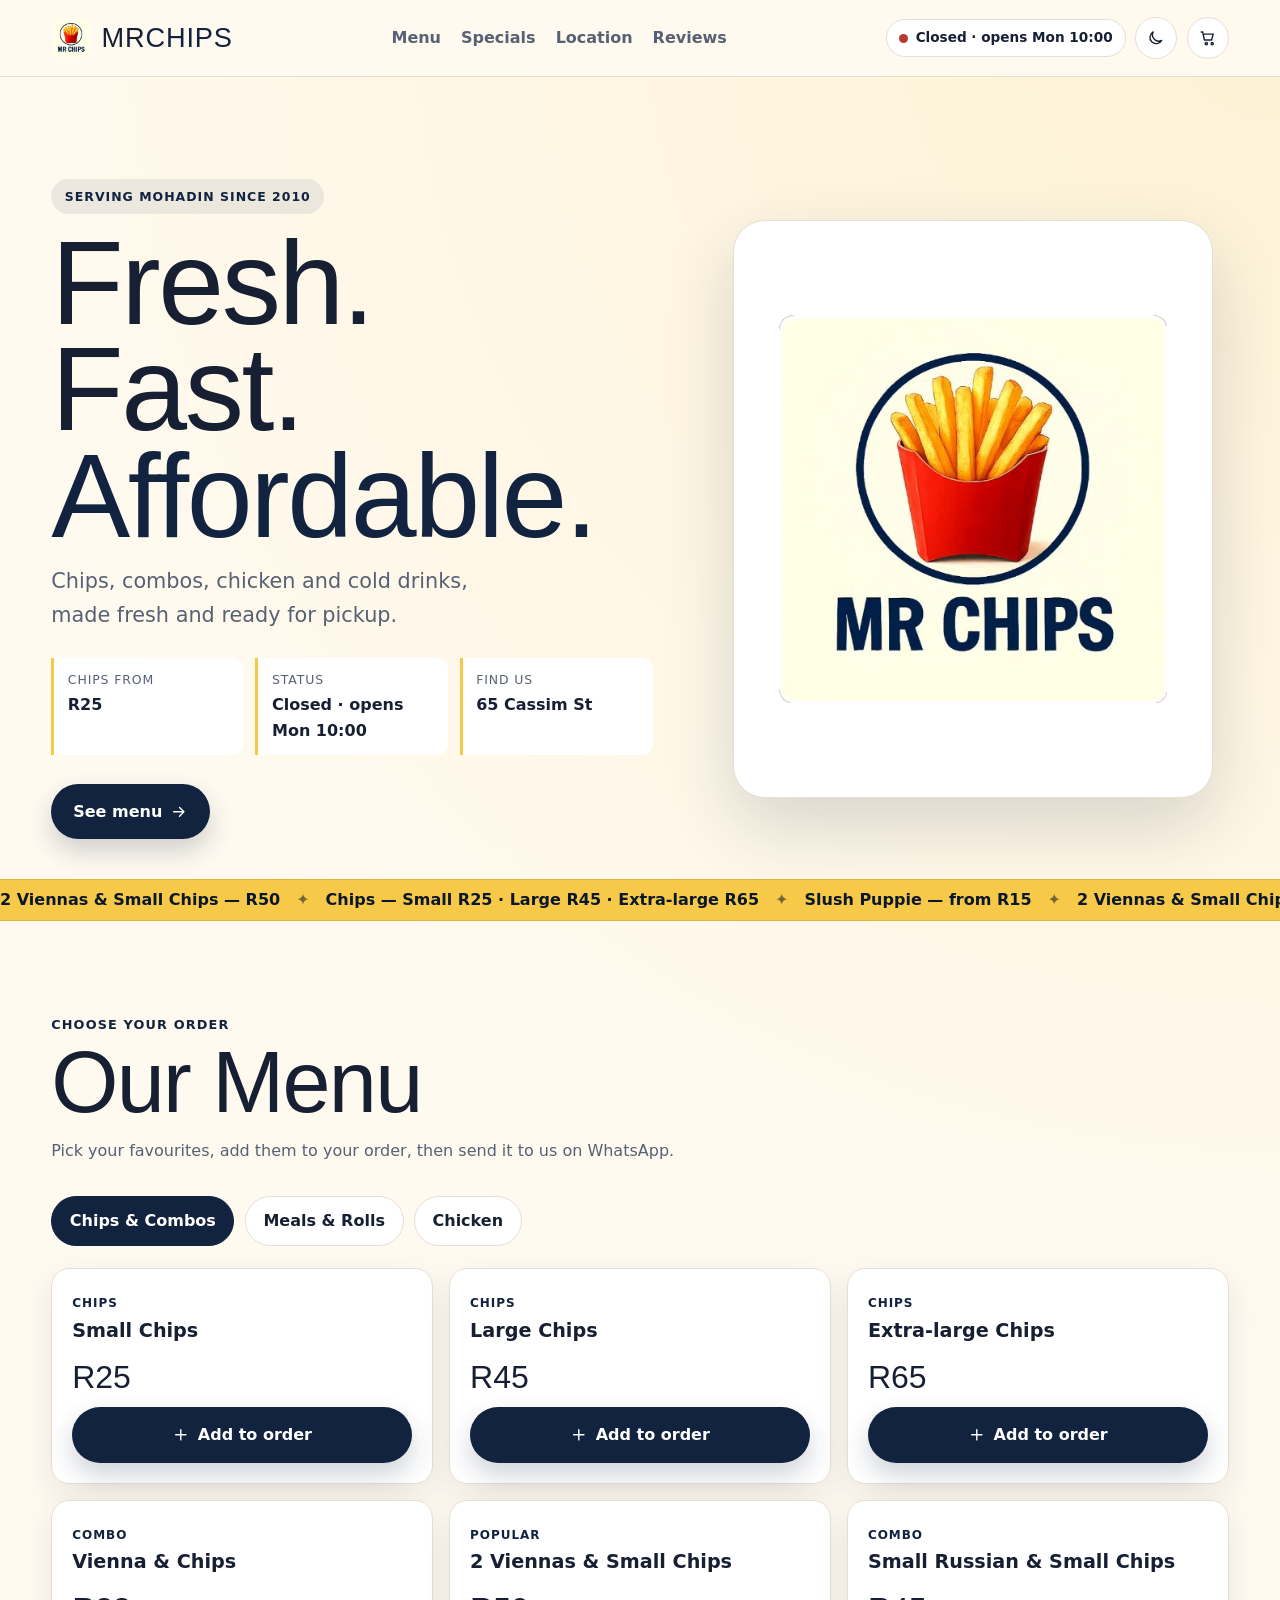
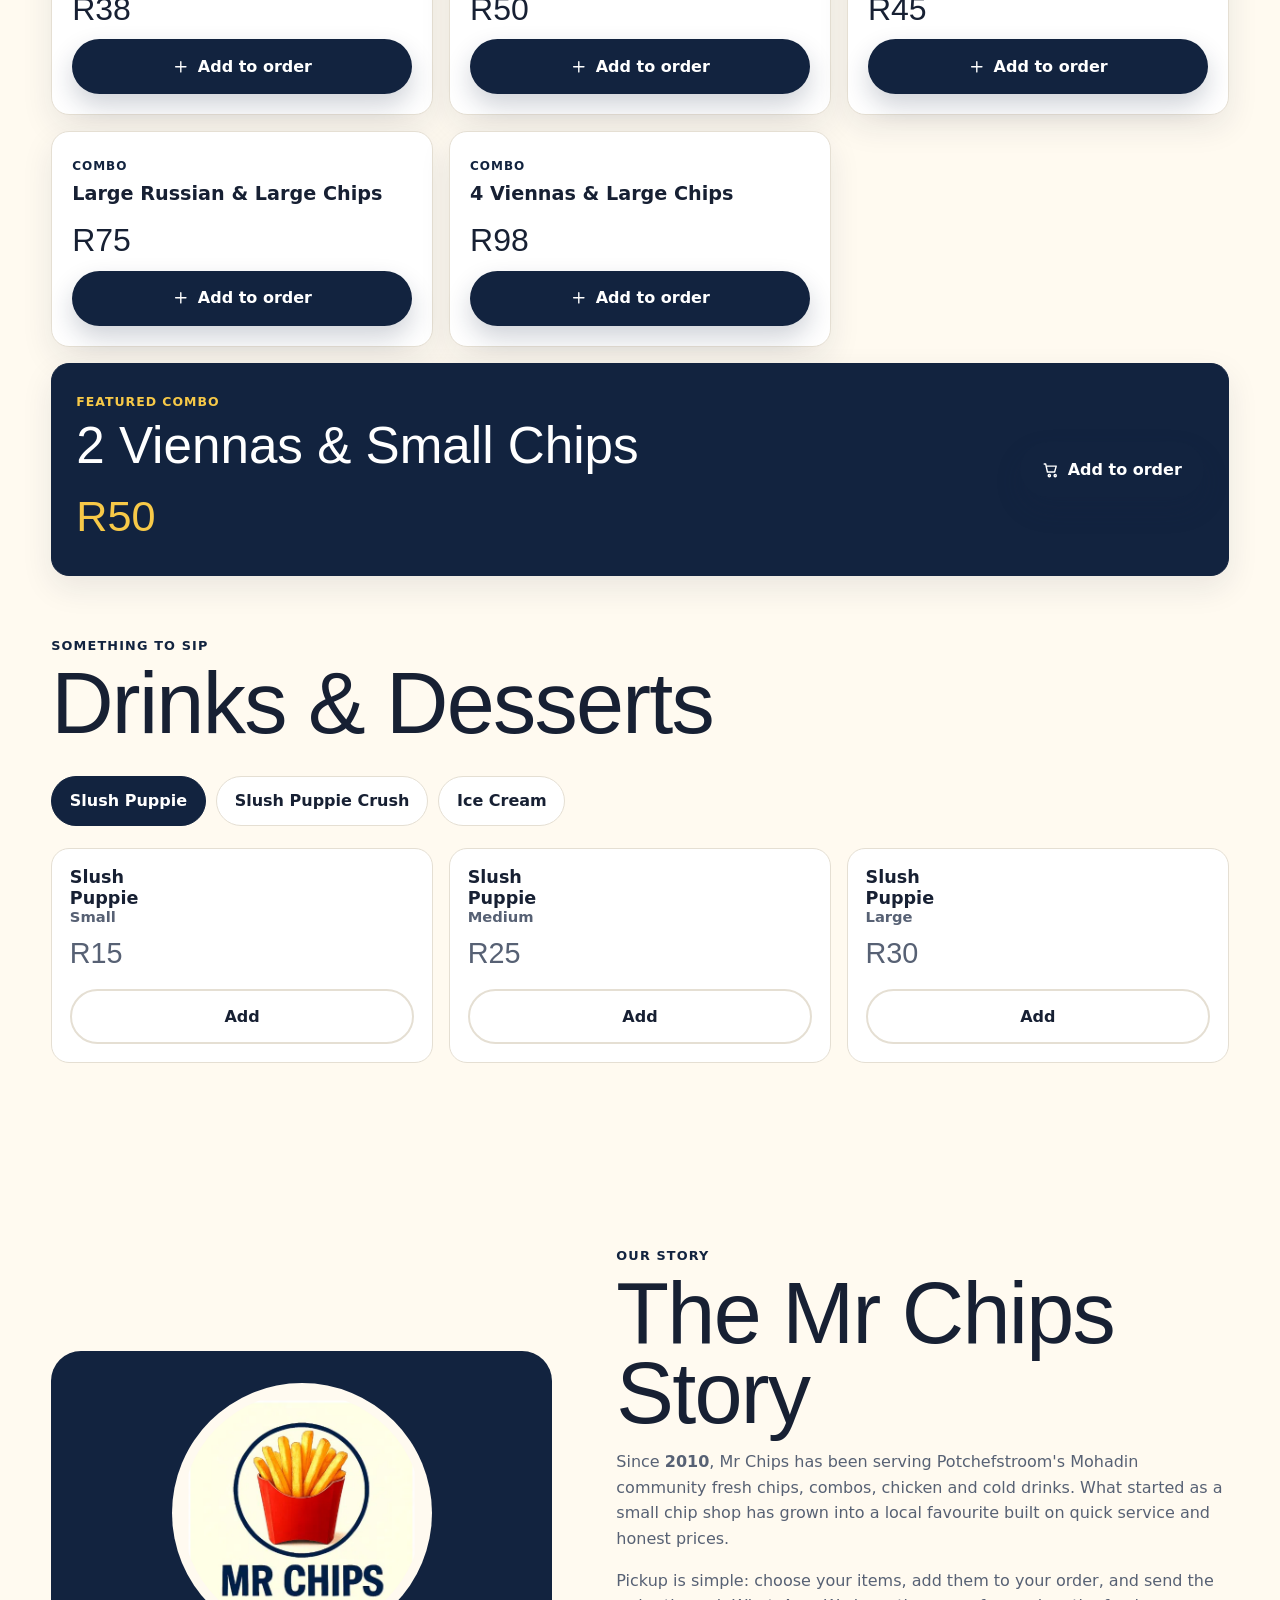
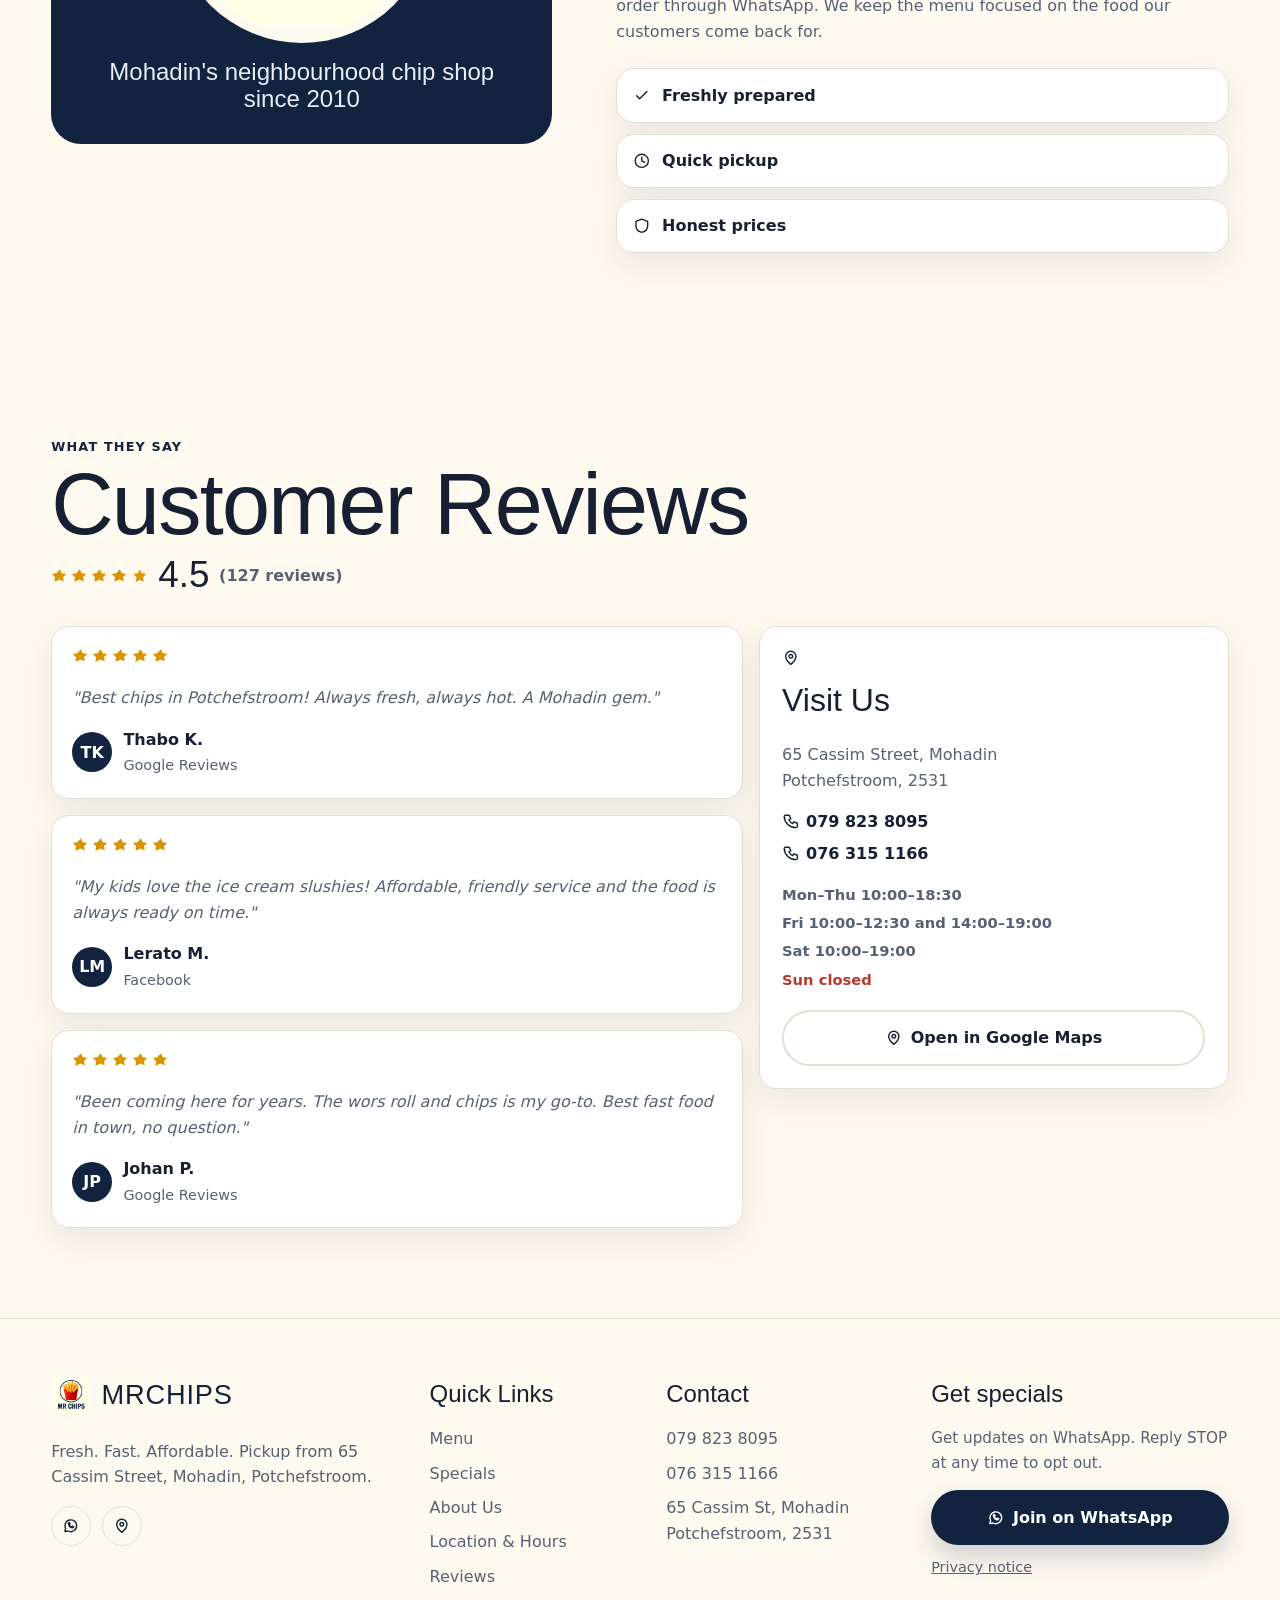
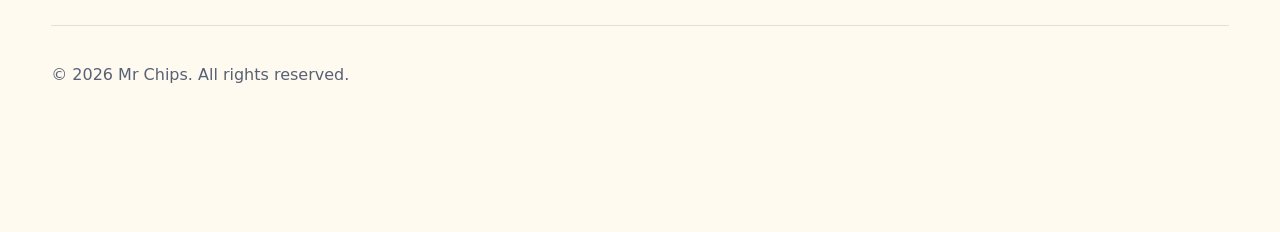
==== commit 20a399f7: "Refine mobile order CTA and cart counter" ====
--- a/index.html
+++ b/index.html
@@ -175,10 +175,6 @@
                 See menu
                 <svg class="icon" aria-hidden="true"><use href="#icon-arrow"></use></svg>
               </a>
-              <button class="btn btn--outline" id="heroOrderBtn" type="button">
-                <svg class="icon" aria-hidden="true"><use href="#icon-whatsapp"></use></svg>
-                Order via WhatsApp
-              </button>
             </div>
           </div>
           <div class="hero__images reveal">
@@ -522,8 +518,7 @@
 
   <div class="mobile-bar" id="mobileBar">
     <a href="#menu" class="mobile-bar__btn"><svg class="icon" aria-hidden="true"><use href="#icon-menu"></use></svg><span>Menu</span></a>
-    <button class="mobile-bar__cta" id="mobileOrderBtn" type="button"><svg class="icon" aria-hidden="true"><use href="#icon-whatsapp"></use></svg><span>Order Now</span></button>
-    <button class="mobile-bar__btn" id="mobileCartBtn" type="button"><svg class="icon" aria-hidden="true"><use href="#icon-cart"></use></svg><span id="mobileCartLabel">Cart</span><span class="cart-badge mobile-cart-badge" id="mobileCartBadge" hidden>0</span></button>
+    <button class="mobile-bar__cta" id="mobileOrderBtn" type="button"><svg class="icon" aria-hidden="true"><use href="#icon-whatsapp"></use></svg><span id="mobileOrderLabel">Order Now</span><span class="cart-badge mobile-cart-badge" id="mobileCartBadge" hidden>0</span></button>
   </div>
 
   <div class="toast" id="toast" role="status" aria-live="polite" hidden></div>
--- a/style.css
+++ b/style.css
@@ -220,7 +220,7 @@
 
 .back-to-top { position: fixed; right: 1rem; bottom: 1.2rem; width: 46px; height: 46px; border-radius: 50%; border: 1px solid var(--border); background: var(--surface); box-shadow: var(--shadow); display: grid; place-items: center; cursor: pointer; opacity: 0; pointer-events: none; transition: opacity 160ms ease; z-index: 900; }
 .back-to-top.is-visible { opacity: 1; pointer-events: auto; }
-.mobile-bar { position: fixed; left: 0; right: 0; bottom: 0; z-index: 950; display: none; grid-template-columns: 1fr 1.5fr 1fr; gap: 0.6rem; padding: 0.7rem 0.8rem calc(0.7rem + env(safe-area-inset-bottom)); background: rgba(255, 250, 240, 0.96); border-top: 1px solid var(--border); }
+.mobile-bar { position: fixed; left: 0; right: 0; bottom: 0; z-index: 950; display: none; grid-template-columns: 0.9fr 1.6fr; gap: 0.6rem; padding: 0.7rem 0.8rem calc(0.7rem + env(safe-area-inset-bottom)); background: rgba(255, 250, 240, 0.96); border-top: 1px solid var(--border); }
 html[data-theme="dark"] .mobile-bar { background: rgba(13, 22, 38, 0.96); }
 .mobile-bar__btn, .mobile-bar__cta { position: relative; border: 1px solid var(--border); background: var(--surface); border-radius: 14px; min-height: 54px; font-weight: 800; cursor: pointer; display: grid; place-items: center; gap: 0.15rem; text-decoration: none; }
 .mobile-bar__cta { background: var(--navy); border-color: var(--navy); color: #fff; }
